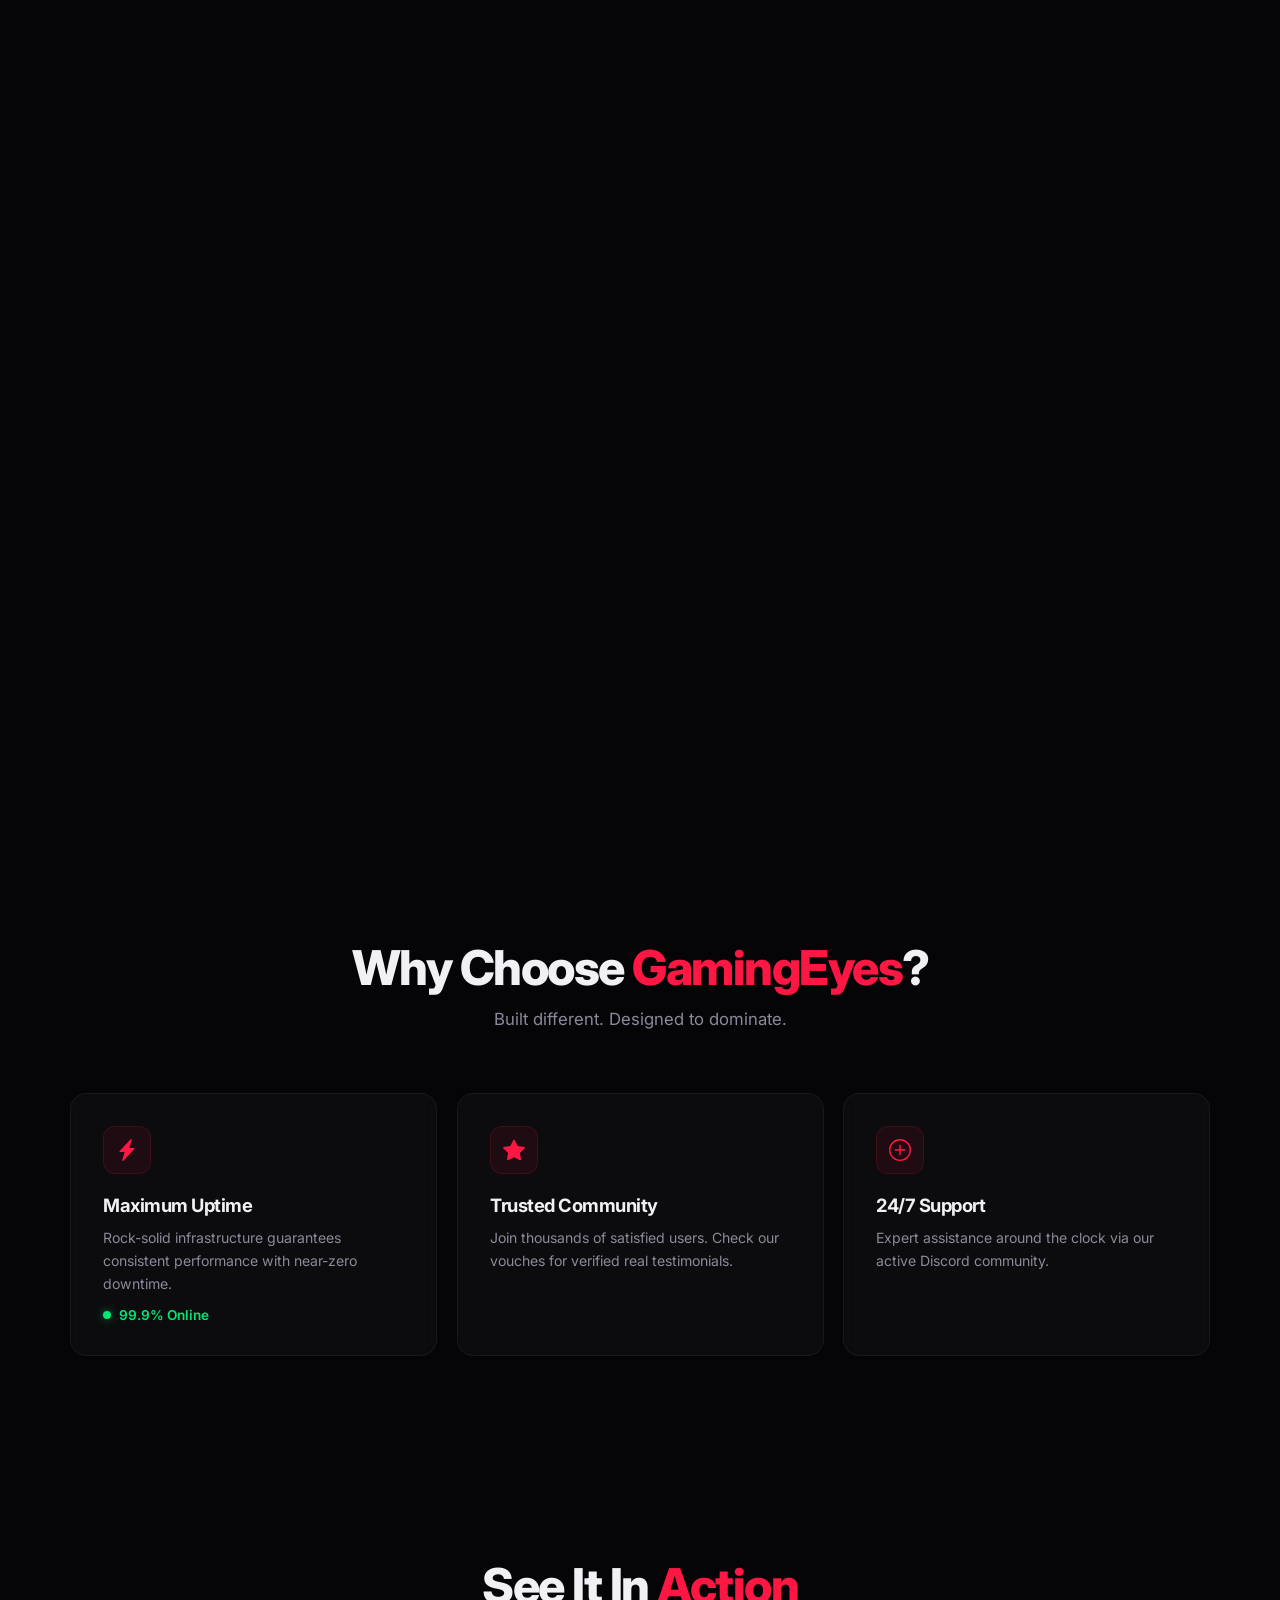
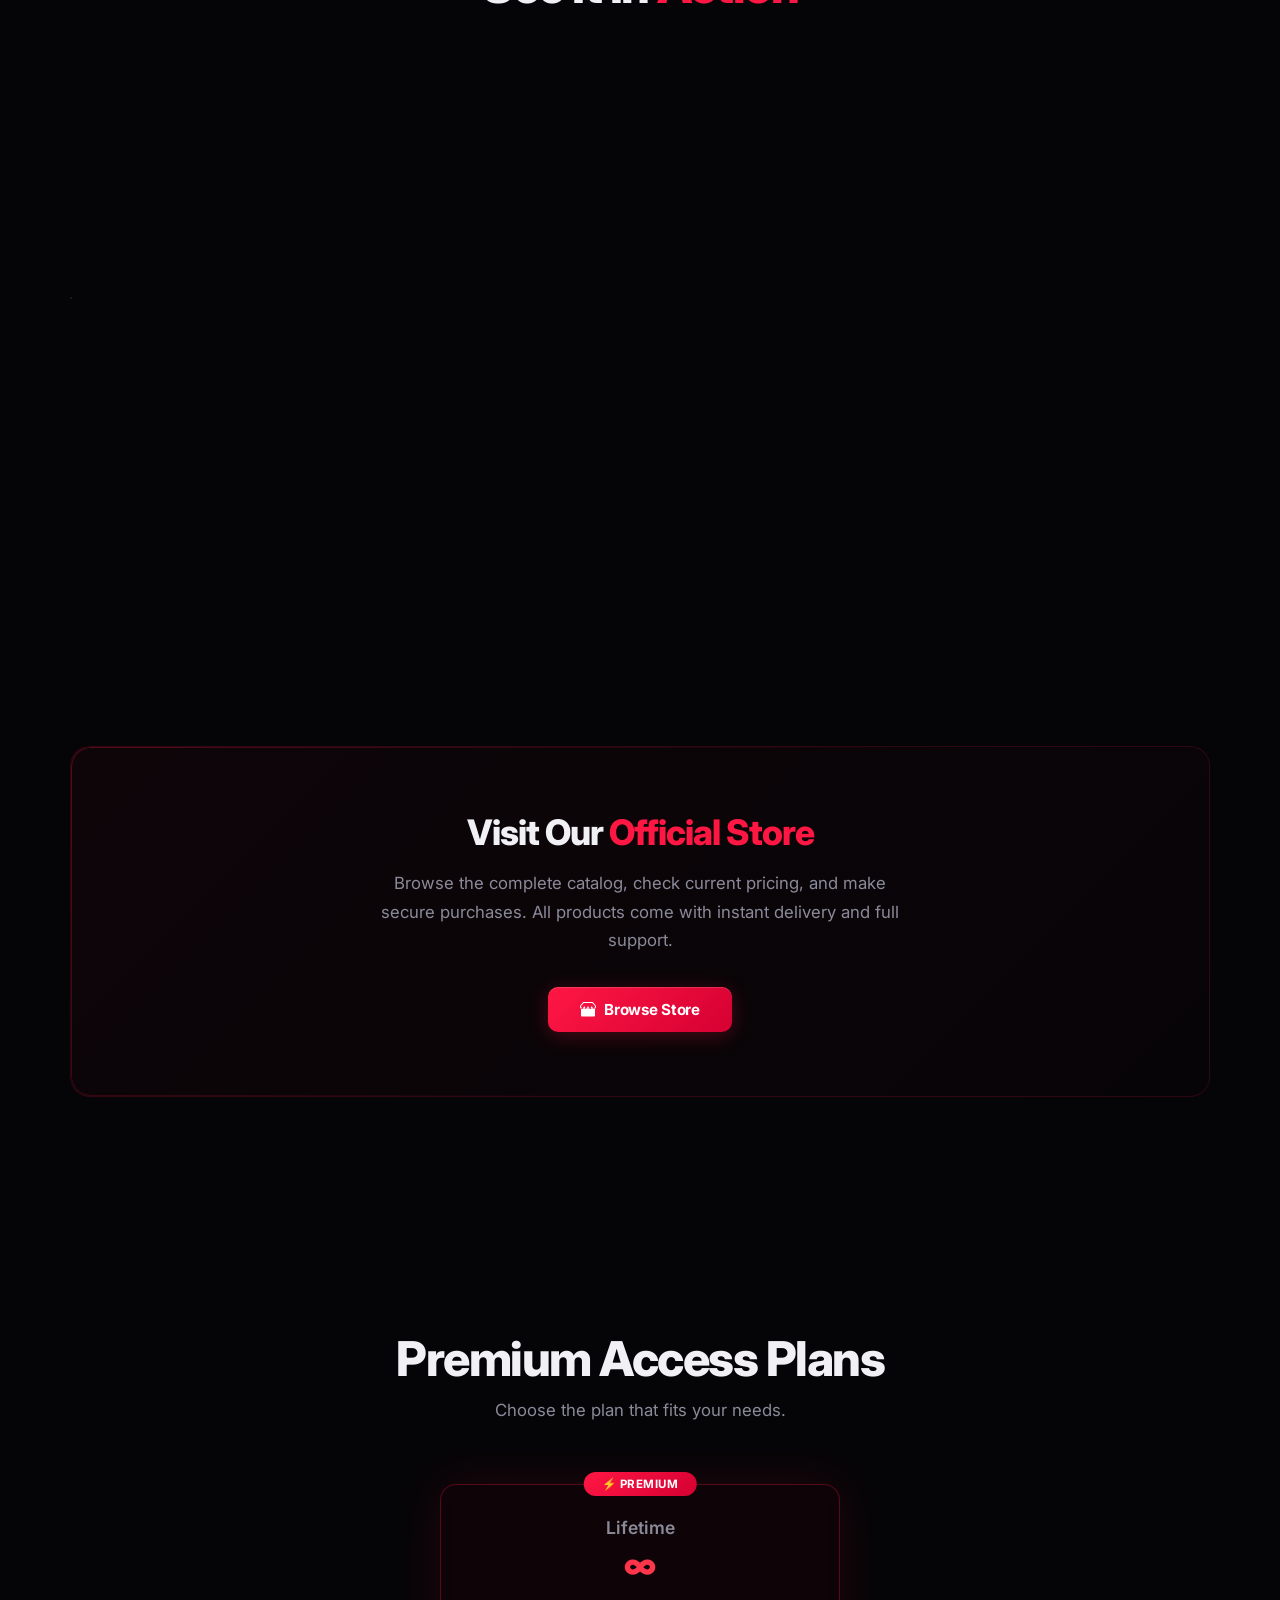
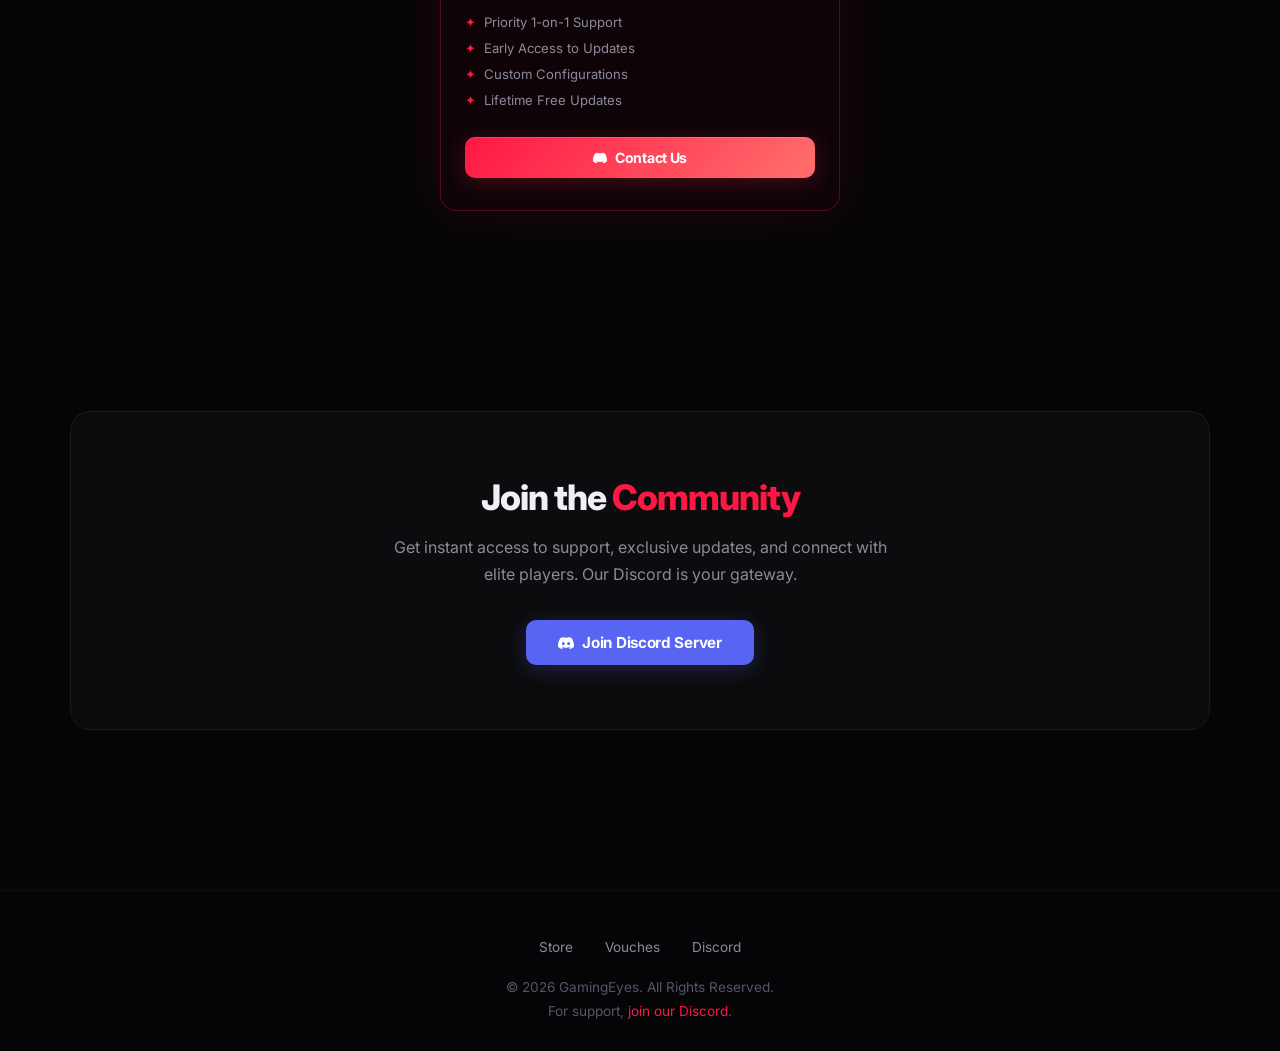
==== index.html @ 8ab980dd "ư" ====
<!DOCTYPE html>
<html lang="en">
<head>
    <meta charset="UTF-8">
    <meta name="viewport" content="width=device-width, initial-scale=1.0">
    <title>GamingEyes - Next Level Gaming</title>
    <meta name="description" content="GamingEyes - Elevate your gameplay to unprecedented levels. Premium gaming tools with 24/7 support.">
    <link rel="preconnect" href="https://fonts.googleapis.com">
    <link rel="preconnect" href="https://fonts.gstatic.com" crossorigin>
    <link href="https://fonts.googleapis.com/css2?family=Inter:wght@400;500;600;700;800;900&family=JetBrains+Mono:wght@400;700&display=swap" rel="stylesheet">

    <script src="https://cdn.jsdelivr.net/npm/gsap@3.12.7/dist/gsap.min.js"></script>
    <script src="https://cdn.jsdelivr.net/npm/gsap@3.12.7/dist/ScrollTrigger.min.js"></script>
    <script src="https://cdn.jsdelivr.net/npm/gsap@3.12.7/dist/ScrollToPlugin.min.js"></script>
    <script src="https://cdn.jsdelivr.net/npm/lenis@1.1.14/dist/lenis.min.js"></script>
    <script src="https://cdn.jsdelivr.net/npm/split-type@0.3.4/umd/index.min.js"></script>

    <style>
        :root {
            --bg-color: #050507;
            --surface-color: rgba(255, 255, 255, 0.03);
            --surface-solid: #0c0c10;
            --border-color: rgba(255, 30, 60, 0.12);
            --primary-red: #FF1744;
            --primary-red-light: #FF5252;
            --glow-red: rgba(255, 23, 68, 0.3);
            --glow-red-soft: rgba(255, 23, 68, 0.12);
            --grid-red: rgba(255, 23, 68, 0.04);
            --text-color: #F0F0F5;
            --text-muted: #8A8A9A;
            --text-dim: #55556A;
            --font-heading: 'Inter', sans-serif;
            --font-body: 'Inter', sans-serif;
            --font-mono: 'JetBrains Mono', monospace;
        }

        * { margin: 0; padding: 0; box-sizing: border-box; }
        html { scroll-behavior: auto; }
        body {
            font-family: var(--font-body);
            background-color: var(--bg-color);
            color: var(--text-color);
            overflow-x: hidden;
            position: relative;
            cursor: none;
            -webkit-font-smoothing: antialiased;
        }
        a, button, .btn, .tab-btn { cursor: none; }

        html.lenis, html.lenis body { height: auto; }
        .lenis.lenis-smooth { scroll-behavior: auto !important; }

        .aurora-background {
            position: fixed; top: 0; left: 0; width: 100%; height: 100%;
            z-index: -4; overflow: hidden;
        }
        .aurora-background::before {
            content: ''; position: absolute; width: 120vmax; height: 120vmax;
            top: 50%; left: 50%;
            background: radial-gradient(circle, var(--glow-red) 0%, transparent 50%);
            border-radius: 50%;
            animation: move-aurora 50s cubic-bezier(0.45, 0, 0.55, 1) infinite alternate;
            opacity: 0.5;
        }
        .aurora-background::after {
            content: ''; position: absolute; width: 80vmax; height: 80vmax;
            top: 20%; right: -20%;
            background: radial-gradient(circle, rgba(180, 0, 30, 0.15) 0%, transparent 55%);
            border-radius: 50%;
            animation: move-aurora-2 60s cubic-bezier(0.45, 0, 0.55, 1) infinite alternate-reverse;
        }
        @keyframes move-aurora {
            0% { transform: translate(-30%, -70%) scale(1.1); }
            50% { transform: translate(-70%, -30%) scale(1); }
            100% { transform: translate(-40%, -80%) scale(1.2); }
        }
        @keyframes move-aurora-2 {
            0% { transform: translate(10%, -20%) scale(1); }
            50% { transform: translate(-20%, 10%) scale(1.15); }
            100% { transform: translate(5%, -30%) scale(0.95); }
        }
        .grid-background {
            position: fixed; top: 0; left: 0; width: 100%; height: 100%;
            z-index: -3;
            background-image:
                linear-gradient(to right, var(--grid-red) 1px, transparent 1px),
                linear-gradient(to bottom, var(--grid-red) 1px, transparent 1px);
            background-size: 60px 60px;
            mask-image: radial-gradient(ellipse 70% 70% at 50% 50%, black 30%, transparent 100%);
            -webkit-mask-image: radial-gradient(ellipse 70% 70% at 50% 50%, black 30%, transparent 100%);
        }
        #background-canvas {
            position: fixed; top: 0; left: 0; width: 100%; height: 100%;
            z-index: -2; pointer-events: none;
        }
        #cursor-canvas {
            position: fixed; top: 0; left: 0; width: 100%; height: 100%;
            z-index: 30000; pointer-events: none;
        }

        .audio-control {
            position: fixed; bottom: 30px; right: 30px; z-index: 10001;
            background: rgba(255, 23, 68, 0.08); border: 1px solid rgba(255, 23, 68, 0.3);
            border-radius: 50%; width: 52px; height: 52px;
            display: flex; align-items: center; justify-content: center;
            backdrop-filter: blur(12px); -webkit-backdrop-filter: blur(12px);
            transition: all 0.3s ease;
        }
        .audio-control:hover {
            transform: scale(1.1);
            box-shadow: 0 0 30px var(--glow-red-soft);
            border-color: var(--primary-red);
        }
        .audio-control svg { width: 20px; height: 20px; fill: var(--primary-red); }

        .container { width: 90%; max-width: 1140px; margin: 0 auto; position: relative; z-index: 2; }
        .animate-on-scroll { will-change: transform, opacity; }
        .section { padding: 100px 0; }
        .section-header { text-align: center; margin-bottom: 4rem; }
        .section-header h2 {
            font-family: var(--font-heading); font-size: clamp(2rem, 4vw, 3rem);
            font-weight: 800; letter-spacing: -1.5px;
        }
        .section-header p { color: var(--text-muted); margin-top: 0.75rem; font-size: 1.05rem; }

        .btn {
            display: inline-flex; align-items: center; gap: 8px;
            padding: 13px 32px; border-radius: 10px; font-weight: 700;
            text-decoration: none; transition: all 0.3s cubic-bezier(0.25, 0.8, 0.25, 1);
            border: none; font-size: 0.95rem; font-family: var(--font-heading);
            letter-spacing: -0.3px;
            position: relative; z-index: 10;
        }
        .btn-primary {
            background: linear-gradient(135deg, var(--primary-red) 0%, #D50032 100%);
            color: #fff;
            box-shadow: 0 4px 20px rgba(255, 23, 68, 0.25), inset 0 1px 0 rgba(255,255,255,0.15);
        }
        .btn-primary:hover {
            transform: translateY(-2px);
            box-shadow: 0 8px 35px rgba(255, 23, 68, 0.4), inset 0 1px 0 rgba(255,255,255,0.15);
        }
        .btn-primary:active { transform: translateY(0); }
        .btn-outline {
            background: transparent;
            border: 1.5px solid rgba(255, 23, 68, 0.4);
            color: var(--text-color);
        }
        .btn-outline:hover {
            border-color: var(--primary-red);
            background: rgba(255, 23, 68, 0.06);
            transform: translateY(-2px);
        }

        .main-header {
            padding: 18px 0; position: sticky; top: 0; width: 100%; z-index: 1001;
            background: rgba(5, 5, 7, 0.6);
            backdrop-filter: blur(20px); -webkit-backdrop-filter: blur(20px);
            border-bottom: 1px solid rgba(255, 255, 255, 0.04);
        }
        .main-header .container { display: flex; justify-content: space-between; align-items: center; }
        .logo {
            font-family: var(--font-heading); font-size: 1.5rem; font-weight: 900;
            text-decoration: none; color: var(--text-color); letter-spacing: -1px;
            position: relative;
        }
        .logo span.accent { color: var(--primary-red); }
        .logo .glitch-overlay {
            position: absolute; top: 0; left: 0;
            text-shadow: -2px 0 var(--primary-red), 2px 0 #FF6B6B;
            clip-path: inset(50% 0 50% 0);
            animation: glitch 4s infinite linear alternate-reverse;
        }
        @keyframes glitch {
            0%, 100% { clip-path: inset(50% 0 50% 0); }
            5% { clip-path: inset(10% 0 85% 0); }
            10% { clip-path: inset(70% 0 10% 0); }
            15% { clip-path: inset(90% 0 5% 0); }
            20% { clip-path: inset(40% 0 40% 0); }
            25% { clip-path: inset(50% 0 50% 0); }
        }
        .main-nav { display: flex; align-items: center; gap: 0.25rem; }
        .main-nav a {
            color: var(--text-muted); text-decoration: none; font-weight: 500;
            transition: color 0.25s; padding: 8px 14px; border-radius: 8px;
            font-size: 0.9rem;
        }
        .main-nav a:hover { color: var(--text-color); }
        .main-nav .btn-primary { margin-left: 0.75rem; padding: 10px 22px; font-size: 0.85rem; }

        .hero { min-height: 85vh; display: flex; align-items: center; text-align: center; position: relative; }
        .hero-content { max-width: 800px; margin: 0 auto; }
        .hero-badge {
            display: inline-flex; align-items: center; gap: 8px;
            padding: 6px 16px; border-radius: 50px; margin-bottom: 2rem;
            background: rgba(255, 23, 68, 0.08);
            border: 1px solid rgba(255, 23, 68, 0.2);
            font-size: 0.8rem; font-weight: 600; color: var(--primary-red-light);
            letter-spacing: 0.5px; text-transform: uppercase;
        }
        .hero-badge .dot { width: 6px; height: 6px; border-radius: 50%; background: var(--primary-red); animation: pulse-dot 2s ease infinite; }
        @keyframes pulse-dot { 0%, 100% { opacity: 1; } 50% { opacity: 0.3; } }
        .hero h1 {
            font-family: var(--font-heading);
            font-size: clamp(2.8rem, 7vw, 5rem);
            font-weight: 900; letter-spacing: -3px; line-height: 1.05;
            margin-bottom: 1.5rem;
        }
        .hero h1 .gradient-text {
            background: linear-gradient(135deg, #FF1744 0%, #FF6B6B 40%, #FF1744 80%);
            -webkit-background-clip: text; background-clip: text;
            -webkit-text-fill-color: transparent;
            background-size: 200% auto;
            animation: gradient-shift 4s ease infinite;
        }
        @keyframes gradient-shift {
            0%, 100% { background-position: 0% center; }
            50% { background-position: 100% center; }
        }
        .hero p {
            font-size: 1.15rem; color: var(--text-muted);
            margin: 0 auto 2.5rem auto; max-width: 550px; line-height: 1.7;
        }
        .hero-actions { display: flex; justify-content: center; gap: 1rem; flex-wrap: wrap; }

        .features-grid {
            display: grid; grid-template-columns: repeat(3, 1fr); gap: 1.25rem;
            perspective: 1200px;
        }
        .feature-card {
            background: var(--surface-color);
            border: 1px solid rgba(255, 255, 255, 0.05);
            padding: 2rem; border-radius: 16px; text-align: left;
            backdrop-filter: blur(8px); -webkit-backdrop-filter: blur(8px);
            transition: border-color 0.35s ease, box-shadow 0.35s ease;
            position: relative; overflow: hidden;
            transform-style: preserve-3d; will-change: transform;
        }
        .feature-card::before {
            content: ''; position: absolute; top: 0; left: 0; right: 0; height: 1px;
            background: linear-gradient(90deg, transparent, rgba(255, 23, 68, 0.3), transparent);
            opacity: 0; transition: opacity 0.35s ease;
        }
        .feature-card:hover {
            border-color: rgba(255, 23, 68, 0.15);
            box-shadow: 0 20px 60px rgba(0, 0, 0, 0.4), 0 0 40px var(--glow-red-soft);
        }
        .feature-card:hover::before { opacity: 1; }
        .feature-icon {
            width: 48px; height: 48px; border-radius: 12px; margin-bottom: 1.25rem;
            display: flex; align-items: center; justify-content: center;
            background: rgba(255, 23, 68, 0.08); border: 1px solid rgba(255, 23, 68, 0.15);
        }
        .feature-icon svg { color: var(--primary-red); width: 22px; height: 22px; }
        .feature-card h3 { font-family: var(--font-heading); font-size: 1.15rem; margin-bottom: 0.6rem; font-weight: 700; letter-spacing: -0.5px; }
        .feature-card p { color: var(--text-muted); font-size: 0.88rem; line-height: 1.65; }
        .status-indicator { display: flex; align-items: center; font-weight: 600; font-size: 0.85rem; margin-top: 0.75rem; }
        .status-indicator .dot { width: 8px; height: 8px; border-radius: 50%; margin-right: 8px; }
        .status-indicator .online { color: #00E676; }
        .status-indicator .dot.online { background-color: #00E676; box-shadow: 0 0 8px rgba(0, 230, 118, 0.5); }

        .showcase-slider {
            position: relative;
            max-width: 1300px;
            margin: 0 auto;
            height: clamp(280px, 34vw, 480px);
        }
        .showcase-slide {
            position: absolute;
            top: 50%;
            border-radius: 16px;
            overflow: hidden;
            background: rgba(10, 10, 15, 0.95);
            border: 1px solid rgba(255, 255, 255, 0.06);
            will-change: transform, left, width;
            cursor: pointer;
        }
        .showcase-slide .slide-media {
            position: relative;
            width: 100%;
            padding-bottom: 56.25%;
            background: #0a0a0f;
            overflow: hidden;
        }
        .showcase-slide .slide-media iframe,
        .showcase-slide .slide-media img {
            position: absolute;
            top: 0; left: 0;
            width: 100%; height: 100%;
            object-fit: cover;
            border: none;
            display: block;
        }
        .showcase-slide .slide-play {
            position: absolute;
            top: 0; left: 0; right: 0; bottom: 0;
            display: flex; align-items: center; justify-content: center;
            background: rgba(0, 0, 0, 0.45);
            z-index: 2;
            transition: opacity 0.4s ease;
        }
        .showcase-slide .slide-play-btn {
            width: 50px; height: 50px;
            border-radius: 50%;
            background: rgba(255, 23, 68, 0.85);
            display: flex; align-items: center; justify-content: center;
            box-shadow: 0 4px 25px rgba(255, 23, 68, 0.4);
            transition: transform 0.3s ease;
        }
        .showcase-slide:hover .slide-play-btn { transform: scale(1.15); }
        .showcase-slide .slide-play-btn svg {
            width: 20px; height: 20px;
            fill: #fff;
            margin-left: 3px;
        }

        .slide-fullscreen {
            position: absolute;
            bottom: 10px; right: 10px;
            z-index: 10;
            width: 36px; height: 36px;
            border-radius: 8px;
            border: 1px solid rgba(255, 255, 255, 0.15);
            background: rgba(0, 0, 0, 0.6);
            backdrop-filter: blur(8px);
            display: flex; align-items: center; justify-content: center;
            cursor: pointer;
            opacity: 0;
            transition: opacity 0.3s ease, background 0.3s ease, transform 0.2s ease;
        }
        .showcase-slide:hover .slide-fullscreen { opacity: 1; }
        .slide-fullscreen:hover {
            background: rgba(255, 23, 68, 0.7);
            transform: scale(1.12);
            border-color: rgba(255, 23, 68, 0.5);
        }
        .slide-fullscreen svg {
            width: 16px; height: 16px;
            fill: none;
            stroke: #fff;
            stroke-width: 2;
            stroke-linecap: round;
            stroke-linejoin: round;
        }

        @media (max-width: 768px) {
            .showcase-slider {
                height: auto;
                display: flex;
                flex-direction: column;
                gap: 16px;
            }
            .showcase-slide {
                position: relative !important;
                top: auto !important;
                left: auto !important;
                width: 100% !important;
                transform: none !important;
                opacity: 1 !important;
                max-width: 600px;
                margin: 0 auto;
            }
        }

        .store-cta {
            text-align: center; padding: 4rem; position: relative; overflow: hidden;
            background: linear-gradient(135deg, rgba(255, 23, 68, 0.04) 0%, rgba(255, 23, 68, 0.01) 100%);
            border-radius: 20px;
            border: 1px solid rgba(255, 23, 68, 0.15);
            margin: 2rem 0;
        }
        .store-cta::before {
            content: ''; position: absolute; inset: 0; border-radius: 20px;
            padding: 1px;
            background: linear-gradient(135deg, rgba(255, 23, 68, 0.3), transparent 60%);
            -webkit-mask: linear-gradient(#fff 0 0) content-box, linear-gradient(#fff 0 0);
            mask: linear-gradient(#fff 0 0) content-box, linear-gradient(#fff 0 0);
            -webkit-mask-composite: xor; mask-composite: exclude;
        }
        .store-cta h2 {
            font-family: var(--font-heading); font-size: 2.2rem;
            margin-bottom: 1rem; font-weight: 800; letter-spacing: -1px;
        }
        .store-cta h2 span { color: var(--primary-red); }
        .store-cta p { color: var(--text-muted); max-width: 550px; margin: 0 auto 2rem auto; font-size: 1.05rem; line-height: 1.7; }

        .pricing-grid { display: grid; grid-template-columns: 1fr; gap: 1.25rem; max-width: 400px; margin: 0 auto; }
        .price-card {
            background: var(--surface-color);
            border: 1px solid rgba(255, 255, 255, 0.05);
            padding: 2rem 1.5rem; border-radius: 16px; text-align: center;
            transition: border-color 0.35s ease, box-shadow 0.35s ease;
            position: relative;
            backdrop-filter: blur(8px); -webkit-backdrop-filter: blur(8px);
        }
        .price-card:hover {
            border-color: rgba(255, 23, 68, 0.2);
            box-shadow: 0 20px 60px rgba(0, 0, 0, 0.4);
        }
        .price-card.highlight {
            border-color: rgba(255, 23, 68, 0.3);
            background: rgba(255, 23, 68, 0.04);
            box-shadow: 0 0 50px var(--glow-red-soft);
        }
        .best-value-tag {
            position: absolute; top: -13px; left: 50%; transform: translateX(-50%);
            background: linear-gradient(135deg, var(--primary-red), #D50032);
            color: #fff; padding: 5px 18px; border-radius: 20px;
            font-size: 0.72rem; font-weight: 700; letter-spacing: 0.5px;
            text-transform: uppercase;
        }
        .price-card .duration {
            font-family: var(--font-heading); font-size: 1.1rem; font-weight: 600;
            margin-bottom: 0.5rem; color: var(--text-muted);
        }
        .price-card .price {
            font-family: var(--font-heading); font-size: 2.5rem; font-weight: 900;
            letter-spacing: -1px; margin-bottom: 1.5rem;
            background: linear-gradient(135deg, var(--primary-red), var(--primary-red-light));
            -webkit-background-clip: text; background-clip: text;
            -webkit-text-fill-color: transparent;
        }
        .price-card .btn { width: 100%; justify-content: center; padding: 12px 20px; font-size: 0.88rem; }

        .community-cta {
            text-align: center; padding: 4rem;
            background: var(--surface-color);
            border-radius: 20px;
            border: 1px solid rgba(255, 255, 255, 0.05);
            backdrop-filter: blur(8px); -webkit-backdrop-filter: blur(8px);
        }
        .community-cta h2 { font-family: var(--font-heading); font-size: 2.2rem; margin-bottom: 1rem; font-weight: 800; letter-spacing: -1px; }
        .community-cta p { color: var(--text-muted); max-width: 500px; margin: 0 auto 2rem auto; line-height: 1.7; }
        .discord-btn {
            background: #5865F2; color: #fff;
            box-shadow: 0 4px 20px rgba(88, 101, 242, 0.25);
        }
        .discord-btn:hover {
            background: #4752C4;
            box-shadow: 0 8px 35px rgba(88, 101, 242, 0.4);
            transform: translateY(-2px);
        }

        .main-footer {
            padding: 3rem 0 2rem 0; text-align: center;
            border-top: 1px solid rgba(255, 255, 255, 0.04); margin-top: 60px;
        }
        .main-footer p { color: var(--text-dim); font-size: 0.85rem; }
        .main-footer a { color: var(--primary-red); text-decoration: none; transition: color 0.2s; }
        .main-footer a:hover { color: var(--primary-red-light); }
        .footer-links { display: flex; justify-content: center; gap: 2rem; margin-bottom: 1.5rem; }
        .footer-links a { color: var(--text-muted); font-size: 0.85rem; }

        .scroll-progress {
            position: fixed;
            top: 0; left: 0;
            width: 0%;
            height: 3px;
            background: linear-gradient(90deg, var(--primary-red), #FF6B6B, var(--primary-red));
            background-size: 200% 100%;
            animation: progress-glow 3s ease infinite;
            z-index: 10002;
            box-shadow: 0 0 15px var(--glow-red), 0 0 5px var(--primary-red);
            pointer-events: none;
        }
        @keyframes progress-glow {
            0%, 100% { background-position: 0% 50%; }
            50% { background-position: 100% 50%; }
        }

        .entrance-overlay {
            position: fixed;
            inset: 0;
            background: var(--bg-color);
            z-index: 99999;
            display: flex;
            align-items: center;
            justify-content: center;
            flex-direction: column;
            clip-path: inset(0 0 0 0);
        }
        .entrance-logo {
            font-family: var(--font-heading);
            font-size: clamp(2.2rem, 5vw, 3.5rem);
            font-weight: 900;
            color: var(--text-color);
            letter-spacing: -2px;
            opacity: 0;
            will-change: transform, opacity, filter;
        }
        .entrance-logo .accent { color: var(--primary-red); }
        .entrance-scanline {
            position: absolute;
            width: 100%;
            height: 2px;
            background: linear-gradient(90deg, transparent, var(--primary-red), transparent);
            opacity: 0;
            top: 50%;
            box-shadow: 0 0 20px var(--glow-red), 0 0 60px var(--glow-red);
        }

        .word { display: inline-block !important; will-change: transform, opacity; }
        .char { display: inline-block !important; will-change: transform, opacity; }

        @media (max-width: 900px) {
            .features-grid { grid-template-columns: 1fr 1fr; }
            .pricing-grid { grid-template-columns: 1fr 1fr; }
        }
        @media (max-width: 640px) {
            body { cursor: auto; }
            a, button, .btn { cursor: auto; }
            #cursor-canvas { display: none; }
            .features-grid { grid-template-columns: 1fr; }
            .pricing-grid { grid-template-columns: 1fr; }
            .main-nav { display: none; }
            .section { padding: 60px 0; }
            .hero { min-height: 70vh; }
            .hero h1 { letter-spacing: -2px; }
            .store-cta, .community-cta { padding: 2.5rem 1.5rem; }
            .hero-actions { flex-direction: column; align-items: center; }
        }

        @media (prefers-reduced-motion: reduce) {
            .entrance-overlay { display: none !important; }
            .scroll-progress { display: none !important; }
        }
    </style>
</head>
<body>

    <div class="entrance-overlay" id="entranceOverlay">
        <div class="entrance-logo">Gaming<span class="accent">Eyes</span></div>
        <div class="entrance-scanline"></div>
    </div>

    <script>
        window.__overlayTimeout = setTimeout(function() {
            var ov = document.getElementById('entranceOverlay');
            if (ov) ov.style.display = 'none';
            document.querySelectorAll('.animate-on-scroll, .feature-card, .showcase-slide, .store-cta, .price-card, .community-cta, .main-header, .main-footer, .hero-badge, .hero h1, .hero p, .hero-actions .btn').forEach(function(el) {
                el.style.opacity = '1';
                el.style.transform = 'none';
            });
        }, 5000);
    </script>

    <div class="scroll-progress" id="scrollProgress"></div>

    <div class="aurora-background"></div>
    <div class="grid-background"></div>
    <canvas id="background-canvas"></canvas>
    <canvas id="cursor-canvas"></canvas>

    <button class="audio-control" id="audioToggle" aria-label="Toggle Music">
        <svg id="playIcon" xmlns="http://www.w3.org/2000/svg" viewBox="0 0 24 24">
            <path d="M8 5v14l11-7z"/>
        </svg>
        <svg id="pauseIcon" style="display:none;" xmlns="http://www.w3.org/2000/svg" viewBox="0 0 24 24">
            <path d="M6 4h4v16H6V4zm8 0h4v16h-4V4z"/>
        </svg>
    </button>

    <audio id="bgMusic" loop>
        <source src="./music.mp3" type="audio/mp3">
    </audio>

    <header class="main-header">
        <div class="container">
            <a href="/" class="logo">
                Gaming<span class="accent">Eyes</span>
                <span class="glitch-overlay">Gaming<span class="accent">Eyes</span></span>
            </a>
            <nav class="main-nav">
                <a href="#features">Features</a>
                <a href="#showcase">Showcase</a>
                <a href="#store">Store</a>
                <a href="/vouches">Vouches</a>
                <a href="https://discord.gg/kQhQfGWGsM" target="_blank" class="btn btn-primary">
                    <svg xmlns="http://www.w3.org/2000/svg" width="16" height="16" fill="currentColor" viewBox="0 0 16 16"><path d="M13.545 2.907a13.2 13.2 0 0 0-3.257-1.011.05.05 0 0 0-.052.025c-.141.25-.297.577-.406.833a12.2 12.2 0 0 0-3.658 0 8 8 0 0 0-.412-.833.05.05 0 0 0-.052-.025c-1.125.194-2.22.534-3.257 1.011a.04.04 0 0 0-.021.018C.356 6.024-.213 9.047.066 12.032q.003.022.021.037a13.3 13.3 0 0 0 3.995 2.02.05.05 0 0 0 .056-.019q.463-.63.818-1.329a.05.05 0 0 0-.01-.059.05.05 0 0 0-.018-.011 8.8 8.8 0 0 1-1.248-.595.05.05 0 0 1-.02-.066.05.05 0 0 1 .015-.019c.084-.063.168-.129.248-.195a.05.05 0 0 1 .051-.007c2.619 1.196 5.454 1.196 8.041 0a.05.05 0 0 1 .053.007c.08.066.164.132.248.195a.05.05 0 0 1-.004.085 8.3 8.3 0 0 1-1.249.594.05.05 0 0 0-.03.03.05.05 0 0 0 .003.041c.24.465.515.909.817 1.329a.05.05 0 0 0 .056.019 13.2 13.2 0 0 0 4.001-2.02.05.05 0 0 0 .021-.037c.334-3.451-.559-6.449-2.366-9.106a.03.03 0 0 0-.02-.019m-8.198 7.307c-.789 0-1.438-.724-1.438-1.612s.637-1.613 1.438-1.613c.807 0 1.45.73 1.438 1.613 0 .888-.637 1.612-1.438 1.612m5.316 0c-.788 0-1.438-.724-1.438-1.612s.637-1.613 1.438-1.613c.807 0 1.451.73 1.438 1.613 0 .888-.631 1.612-1.438 1.612"/></svg>
                    Join Discord
                </a>
            </nav>
        </div>
    </header>

    <main>
        <div class="container">
            <section class="hero section">
                <div class="hero-content animate-on-scroll">
                    <div class="hero-badge"><span class="dot"></span> Premium Gaming Tools</div>
                    <h1>Master the Game.<br><span class="gradient-text">Dominate Everything.</span></h1>
                    <p>Welcome to GamingEyes — where precision meets power. Elevate your gameplay to levels your opponents can't reach.</p>
                    <div class="hero-actions">
                        <a href="https://store.gamingeyes.cc" target="_blank" class="btn btn-primary">
                            <svg xmlns="http://www.w3.org/2000/svg" width="16" height="16" fill="currentColor" viewBox="0 0 16 16"><path d="M0 1.5A.5.5 0 0 1 .5 1H2a.5.5 0 0 1 .485.379L2.89 3H14.5a.5.5 0 0 1 .491.592l-1.5 8A.5.5 0 0 1 13 12H4a.5.5 0 0 1-.491-.408L2.01 3.607 1.61 2H.5a.5.5 0 0 1-.5-.5M3.102 4l1.313 7h8.17l1.313-7zM5 12a2 2 0 1 0 0 4 2 2 0 0 0 0-4m7 0a2 2 0 1 0 0 4 2 2 0 0 0 0-4m-7 1a1 1 0 1 1 0 2 1 1 0 0 1 0-2m7 0a1 1 0 1 1 0 2 1 1 0 0 1 0-2"/></svg>
                            Get Access Now
                        </a>
                        <a href="https://discord.gg/kQhQfGWGsM" target="_blank" class="btn btn-outline">
                            Learn More
                        </a>
                    </div>
                </div>
            </section>

            <section id="features" class="section">
                <div class="section-header animate-on-scroll">
                    <h2>Why Choose <span style="color: var(--primary-red)">GamingEyes</span>?</h2>
                    <p>Built different. Designed to dominate.</p>
                </div>
                <div class="features-grid">
                    <div class="feature-card animate-on-scroll">
                        <div class="feature-icon">
                            <svg xmlns="http://www.w3.org/2000/svg" fill="currentColor" viewBox="0 0 16 16"><path d="M11.251.068a.5.5 0 0 1 .227.58L9.677 6.5H13a.5.5 0 0 1 .364.843l-8 8.5a.5.5 0 0 1-.842-.49L6.323 9.5H3a.5.5 0 0 1-.364-.843l8-8.5a.5.5 0 0 1 .615-.032z"/></svg>
                        </div>
                        <h3>Maximum Uptime</h3>
                        <p>Rock-solid infrastructure guarantees consistent performance with near-zero downtime.</p>
                        <div class="status-indicator">
                            <span class="dot online"></span>
                            <span class="online">99.9% Online</span>
                        </div>
                    </div>
                    <div class="feature-card animate-on-scroll">
                        <div class="feature-icon">
                            <svg xmlns="http://www.w3.org/2000/svg" fill="currentColor" viewBox="0 0 16 16"><path d="M3.612 15.443c-.386.198-.824-.149-.746-.592l.83-4.73L.173 6.765c-.329-.314-.158-.888.283-.95l4.898-.696L7.538.792c.197-.39.73-.39.927 0l2.184 4.327 4.898.696c.441.062.612.636.282.95l-3.522 3.356.83 4.73c.078.443-.36.79-.746.592L8 13.187l-4.389 2.256z"/></svg>
                        </div>
                        <h3>Trusted Community</h3>
                        <p>Join thousands of satisfied users. Check our vouches for verified real testimonials.</p>
                    </div>
                    <div class="feature-card animate-on-scroll">
                        <div class="feature-icon">
                            <svg xmlns="http://www.w3.org/2000/svg" fill="currentColor" viewBox="0 0 16 16"><path d="M8 15A7 7 0 1 1 8 1a7 7 0 0 1 0 14m0 1A8 8 0 1 0 8 0a8 8 0 0 0 0 16"/><path d="M8 4a.5.5 0 0 1 .5.5v3h3a.5.5 0 0 1 0 1h-3v3a.5.5 0 0 1-1 0v-3h-3a.5.5 0 0 1 0-1h3v-3A.5.5 0 0 1 8 4"/></svg>
                        </div>
                        <h3>24/7 Support</h3>
                        <p>Expert assistance around the clock via our active Discord community.</p>
                    </div>
                </div>
            </section>

            <section id="showcase" class="section">
                <div class="section-header animate-on-scroll">
                    <h2>See It In <span style="color: var(--primary-red)">Action</span></h2>
                </div>
                <div class="showcase-slider animate-on-scroll" id="showcaseSlider">
                    <div class="showcase-slide" data-slide="0" data-type="youtube" data-vid="Txqt7rMLLjk">
                        <div class="slide-media">
                            <img src="https://img.youtube.com/vi/Txqt7rMLLjk/hqdefault.jpg" alt="Gameplay Showcase">
                            <div class="slide-play">
                                <div class="slide-play-btn"><svg viewBox="0 0 24 24"><path d="M8 5v14l11-7z"/></svg></div>
                            </div>
                            <button class="slide-fullscreen" title="Fullscreen"><svg viewBox="0 0 24 24"><polyline points="15 3 21 3 21 9"/><polyline points="9 21 3 21 3 15"/><line x1="21" y1="3" x2="14" y2="10"/><line x1="3" y1="21" x2="10" y2="14"/></svg></button>
                        </div>
                    </div>
                    <div class="showcase-slide" data-slide="1" data-type="streamable" data-vid="4uwent">
                        <div class="slide-media">
                            <iframe allow="fullscreen" allowfullscreen src="https://streamable.com/e/4uwent?autoplay=0"></iframe>
                            <button class="slide-fullscreen" title="Fullscreen"><svg viewBox="0 0 24 24"><polyline points="15 3 21 3 21 9"/><polyline points="9 21 3 21 3 15"/><line x1="21" y1="3" x2="14" y2="10"/><line x1="3" y1="21" x2="10" y2="14"/></svg></button>
                        </div>
                    </div>
                    <div class="showcase-slide" data-slide="2" data-type="youtube" data-vid="h_6STFMO2rs">
                        <div class="slide-media">
                            <img src="https://img.youtube.com/vi/h_6STFMO2rs/hqdefault.jpg" alt="Ace Gameplay">
                            <div class="slide-play">
                                <div class="slide-play-btn"><svg viewBox="0 0 24 24"><path d="M8 5v14l11-7z"/></svg></div>
                            </div>
                            <button class="slide-fullscreen" title="Fullscreen"><svg viewBox="0 0 24 24"><polyline points="15 3 21 3 21 9"/><polyline points="9 21 3 21 3 15"/><line x1="21" y1="3" x2="14" y2="10"/><line x1="3" y1="21" x2="10" y2="14"/></svg></button>
                        </div>
                    </div>
                </div>
            </section>

            <section id="store" class="section">
                <div class="store-cta animate-on-scroll">
                    <h2>Visit Our <span>Official Store</span></h2>
                    <p>Browse the complete catalog, check current pricing, and make secure purchases. All products come with instant delivery and full support.</p>
                    <a href="https://store.gamingeyes.cc" target="_blank" class="btn btn-primary">
                        <svg xmlns="http://www.w3.org/2000/svg" width="16" height="16" fill="currentColor" viewBox="0 0 16 16"><path d="M2.97 1.35A1 1 0 0 1 3.73 1h8.54a1 1 0 0 1 .76.35l2.609 3.044A1.5 1.5 0 0 1 16 5.37v.255a2.375 2.375 0 0 1-4.25 1.458A2.37 2.37 0 0 1 9.875 8 2.37 2.37 0 0 1 8 7.083 2.37 2.37 0 0 1 6.125 8a2.37 2.37 0 0 1-1.875-.917A2.375 2.375 0 0 1 0 5.625V5.37a1.5 1.5 0 0 1 .361-.976zm1.78 4.275a1.375 1.375 0 0 0 2.75 0 .5.5 0 0 1 1 0 1.375 1.375 0 0 0 2.75 0 .5.5 0 0 1 1 0 1.375 1.375 0 1 0 2.75 0V5.37a.5.5 0 0 0-.12-.325L12.27 2H3.73L1.12 5.045A.5.5 0 0 0 1 5.37v.255a1.375 1.375 0 0 0 2.75 0 .5.5 0 0 1 1 0M1 7.5v7a1 1 0 0 0 1 1h12a1 1 0 0 0 1-1v-7a2.4 2.4 0 0 1-.875-.556A2.4 2.4 0 0 1 12.5 7.5c-.708 0-1.363-.31-1.875-.917A2.4 2.4 0 0 1 8 7.5a2.4 2.4 0 0 1-2.625-.556A2.4 2.4 0 0 1 3.5 7.5c-.708 0-1.363-.31-1.875-.917A2.4 2.4 0 0 1 1 7.5"/></svg>
                        Browse Store
                    </a>
                </div>
            </section>

            <section id="pricing" class="section">
                <div class="section-header animate-on-scroll">
                    <h2>Premium Access Plans</h2>
                    <p>Choose the plan that fits your needs.</p>
                </div>
                <div class="pricing-grid">
                    <div class="price-card highlight animate-on-scroll">
                        <div class="best-value-tag">⚡ Premium</div>
                        <div class="duration">Lifetime</div>
                        <div class="price" style="font-size: 2rem; letter-spacing: 0;">∞</div>
                        <ul style="list-style: none; text-align: left; margin-bottom: 1.5rem; padding: 0;">
                            <li style="color: var(--text-muted); font-size: 0.82rem; padding: 5px 0; display: flex; align-items: center; gap: 8px;">
                                <span style="color: var(--primary-red);">✦</span> Priority 1-on-1 Support
                            </li>
                            <li style="color: var(--text-muted); font-size: 0.82rem; padding: 5px 0; display: flex; align-items: center; gap: 8px;">
                                <span style="color: var(--primary-red);">✦</span> Early Access to Updates
                            </li>
                            <li style="color: var(--text-muted); font-size: 0.82rem; padding: 5px 0; display: flex; align-items: center; gap: 8px;">
                                <span style="color: var(--primary-red);">✦</span> Custom Configurations
                            </li>
                            <li style="color: var(--text-muted); font-size: 0.82rem; padding: 5px 0; display: flex; align-items: center; gap: 8px;">
                                <span style="color: var(--primary-red);">✦</span> Lifetime Free Updates
                            </li>
                        </ul>
                        <a href="https://discord.gg/kQhQfGWGsM" target="_blank" class="btn btn-primary" style="background: linear-gradient(135deg, #FF1744 0%, #FF6B6B 50%, #FF1744 100%); background-size: 200% auto; animation: gradient-shift 3s ease infinite;">
                            <svg xmlns="http://www.w3.org/2000/svg" width="14" height="14" fill="currentColor" viewBox="0 0 16 16"><path d="M13.545 2.907a13.2 13.2 0 0 0-3.257-1.011.05.05 0 0 0-.052.025c-.141.25-.297.577-.406.833a12.2 12.2 0 0 0-3.658 0 8 8 0 0 0-.412-.833.05.05 0 0 0-.052-.025c-1.125.194-2.22.534-3.257 1.011a.04.04 0 0 0-.021.018C.356 6.024-.213 9.047.066 12.032q.003.022.021.037a13.3 13.3 0 0 0 3.995 2.02.05.05 0 0 0 .056-.019q.463-.63.818-1.329a.05.05 0 0 0-.01-.059.05.05 0 0 0-.018-.011 8.8 8.8 0 0 1-1.248-.595.05.05 0 0 1-.02-.066.05.05 0 0 1 .015-.019c.084-.063.168-.129.248-.195a.05.05 0 0 1 .051-.007c2.619 1.196 5.454 1.196 8.041 0a.05.05 0 0 1 .053.007c.08.066.164.132.248.195a.05.05 0 0 1-.004.085 8.3 8.3 0 0 1-1.249.594.05.05 0 0 0-.03.03.05.05 0 0 0 .003.041c.24.465.515.909.817 1.329a.05.05 0 0 0 .056.019 13.2 13.2 0 0 0 4.001-2.02.05.05 0 0 0 .021-.037c.334-3.451-.559-6.449-2.366-9.106a.03.03 0 0 0-.02-.019"/></svg>
                            Contact Us
                        </a>
                    </div>
                </div>
            </section>

            <section class="section">
                <div class="community-cta animate-on-scroll">
                    <h2>Join the <span style="color: var(--primary-red)">Community</span></h2>
                    <p>Get instant access to support, exclusive updates, and connect with elite players. Our Discord is your gateway.</p>
                    <a href="https://discord.gg/kQhQfGWGsM" target="_blank" class="btn discord-btn">
                        <svg xmlns="http://www.w3.org/2000/svg" width="16" height="16" fill="currentColor" viewBox="0 0 16 16"><path d="M13.545 2.907a13.2 13.2 0 0 0-3.257-1.011.05.05 0 0 0-.052.025c-.141.25-.297.577-.406.833a12.2 12.2 0 0 0-3.658 0 8 8 0 0 0-.412-.833.05.05 0 0 0-.052-.025c-1.125.194-2.22.534-3.257 1.011a.04.04 0 0 0-.021.018C.356 6.024-.213 9.047.066 12.032q.003.022.021.037a13.3 13.3 0 0 0 3.995 2.02.05.05 0 0 0 .056-.019q.463-.63.818-1.329a.05.05 0 0 0-.01-.059.05.05 0 0 0-.018-.011 8.8 8.8 0 0 1-1.248-.595.05.05 0 0 1-.02-.066.05.05 0 0 1 .015-.019c.084-.063.168-.129.248-.195a.05.05 0 0 1 .051-.007c2.619 1.196 5.454 1.196 8.041 0a.05.05 0 0 1 .053.007c.08.066.164.132.248.195a.05.05 0 0 1-.004.085 8.3 8.3 0 0 1-1.249.594.05.05 0 0 0-.03.03.05.05 0 0 0 .003.041c.24.465.515.909.817 1.329a.05.05 0 0 0 .056.019 13.2 13.2 0 0 0 4.001-2.02.05.05 0 0 0 .021-.037c.334-3.451-.559-6.449-2.366-9.106a.03.03 0 0 0-.02-.019m-8.198 7.307c-.789 0-1.438-.724-1.438-1.612s.637-1.613 1.438-1.613c.807 0 1.45.73 1.438 1.613 0 .888-.637 1.612-1.438 1.612m5.316 0c-.788 0-1.438-.724-1.438-1.612s.637-1.613 1.438-1.613c.807 0 1.451.73 1.438 1.613 0 .888-.631 1.612-1.438 1.612"/></svg>
                        Join Discord Server
                    </a>
                </div>
            </section>
        </div>
    </main>

    <footer class="main-footer">
        <div class="container">
            <div class="footer-links">
                <a href="https://store.gamingeyes.cc" target="_blank">Store</a>
                <a href="/vouches">Vouches</a>
                <a href="https://discord.gg/kQhQfGWGsM" target="_blank">Discord</a>
            </div>
            <p>&copy; 2026 GamingEyes. All Rights Reserved.</p>
            <p style="margin-top: 0.5rem;">For support, <a href="https://discord.gg/kQhQfGWGsM" target="_blank">join our Discord</a>.</p>
        </div>
    </footer>

    <script>
        if (window.location.protocol !== 'file:' && window.location.pathname.endsWith('/index.html')) {
            window.location.replace(window.location.pathname.replace('/index.html', '/') + window.location.hash);
        }

        document.addEventListener('DOMContentLoaded', () => {

            if (window.__overlayTimeout) clearTimeout(window.__overlayTimeout);

            gsap.registerPlugin(ScrollTrigger, ScrollToPlugin);

            const prefersReducedMotion = window.matchMedia('(prefers-reduced-motion: reduce)').matches;
            const isMobile = window.innerWidth <= 768;

            const lenis = new Lenis({
                duration: 1.2,
                easing: (t) => Math.min(1, 1.001 - Math.pow(2, -10 * t)),
                smoothWheel: true,
                wheelMultiplier: 1,
                touchMultiplier: 2,
            });

            lenis.on('scroll', ScrollTrigger.update);
            gsap.ticker.add((time) => lenis.raf(time * 1000));
            gsap.ticker.lagSmoothing(0);

            document.querySelectorAll('a[href^="#"]').forEach(anchor => {
                anchor.addEventListener('click', (e) => {
                    e.preventDefault();
                    const target = document.querySelector(anchor.getAttribute('href'));
                    if (target) lenis.scrollTo(target, { offset: -80 });
                });
            });

            gsap.to('.scroll-progress', {
                width: '100%',
                ease: 'none',
                scrollTrigger: {
                    trigger: document.documentElement,
                    start: 'top top',
                    end: 'bottom bottom',
                    scrub: 0.3,
                }
            });

            gsap.set('.main-header', { yPercent: -100, opacity: 0 });
            gsap.set('.hero-badge', { opacity: 0, y: 40, scale: 0.7 });
            gsap.set('.hero h1', { opacity: 0, y: 100, skewY: 3 });
            gsap.set('.hero p', { opacity: 0, y: 50 });
            gsap.set('.hero-actions .btn', { opacity: 0, y: 40, scale: 0.7 });

            gsap.set('.feature-card', { opacity: 0, y: 100, rotateX: 25, scale: 0.85 });
            gsap.set('.showcase-slide', { opacity: 0, y: 80 });
            gsap.set('.store-cta', { opacity: 0, x: -150, rotateY: 12 });
            gsap.set('.price-card', { opacity: 0, scale: 0, rotateZ: -15, y: 80 });
            gsap.set('.community-cta', { opacity: 0, x: 150, rotateY: -12 });
            gsap.set('.main-footer', { opacity: 0, y: 40 });

            const hasSeenEntrance = sessionStorage.getItem('ge_entrance_seen');

            if (prefersReducedMotion || hasSeenEntrance) {
                clearTimeout(window.__overlayTimeout);
                gsap.set('.entrance-overlay', { autoAlpha: 0, display: 'none' });
                gsap.set(['.main-header', '.hero-badge', '.hero h1', '.hero p'],
                    { clearProps: 'all' });
                gsap.set('.hero-actions .btn', { clearProps: 'all' });
                gsap.set(['.feature-card', '.showcase-slide', '.store-cta',
                    '.price-card', '.community-cta', '.main-footer'],
                    { clearProps: 'all' });

                gsap.to('.hero-badge', {
                    y: -10,
                    duration: 2.5,
                    ease: 'sine.inOut',
                    yoyo: true,
                    repeat: -1,
                });
            } else {
                sessionStorage.setItem('ge_entrance_seen', '1');

                const entrance = gsap.timeline({ delay: 0.2 });

                entrance
                    .to('.entrance-logo', {
                        opacity: 1,
                        duration: 0.7,
                        ease: 'power2.out'
                    })
                    .to('.entrance-scanline', {
                        opacity: 1,
                        top: '0%',
                        duration: 0.6,
                        ease: 'power2.inOut',
                    }, '+=0.2')
                    .to('.entrance-scanline', {
                        top: '100%',
                        duration: 0.6,
                        ease: 'power2.inOut',
                    })
                    .to('.entrance-logo', {
                        x: () => gsap.utils.random(-12, 12),
                        textShadow: '3px 0 #FF1744, -3px 0 #FF6B6B',
                        duration: 0.04,
                        repeat: 10,
                        yoyo: true,
                        ease: 'steps(1)',
                    }, '-=0.4')
                    .set('.entrance-logo', { textShadow: 'none', x: 0 })
                    .to('.entrance-logo', {
                        opacity: 0,
                        scale: 2.5,
                        filter: 'blur(30px)',
                        duration: 0.5,
                        ease: 'power3.in'
                    }, '+=0.1')
                    .to('.entrance-overlay', {
                        clipPath: 'inset(0 0 100% 0)',
                        duration: 1,
                        ease: 'power4.inOut',
                    })
                    .to('.main-header', {
                        yPercent: 0,
                        opacity: 1,
                        duration: 0.8,
                        ease: 'power3.out'
                    }, '-=0.5')
                    .to('.hero-badge', {
                        opacity: 1,
                        y: 0,
                        scale: 1,
                        duration: 0.8,
                        ease: 'back.out(1.7)'
                    }, '-=0.4')
                    .to('.hero h1', {
                        opacity: 1,
                        y: 0,
                        skewY: 0,
                        duration: 1.2,
                        ease: 'power4.out'
                    }, '-=0.5')
                    .to('.hero p', {
                        opacity: 1,
                        y: 0,
                        duration: 0.8,
                        ease: 'power3.out'
                    }, '-=0.6')
                    .to('.hero-actions .btn', {
                        opacity: 1,
                        y: 0,
                        scale: 1,
                        stagger: 0.2,
                        duration: 0.7,
                        ease: 'back.out(1.7)'
                    }, '-=0.5')
                    .add(() => {
                        gsap.to('.hero-badge', {
                            y: -10,
                            duration: 2.5,
                            ease: 'sine.inOut',
                            yoyo: true,
                            repeat: -1,
                        });
                    });
            }

            if (typeof SplitType !== 'undefined' && !prefersReducedMotion) {
                document.querySelectorAll('.section-header h2').forEach(h2 => {
                    try {
                        const split = new SplitType(h2, { types: 'words' });
                        gsap.set(split.words, { opacity: 0, y: 60, rotateX: -90, transformOrigin: 'center bottom' });

                        ScrollTrigger.create({
                            trigger: h2.closest('.section-header') || h2,
                            start: 'top 82%',
                            once: true,
                            onEnter: () => {
                                gsap.to(split.words, {
                                    opacity: 1,
                                    y: 0,
                                    rotateX: 0,
                                    duration: 0.9,
                                    stagger: 0.07,
                                    ease: 'back.out(1.4)',
                                });
                            }
                        });
                    } catch(e) {
                        gsap.set(h2, { opacity: 0, y: 30 });
                        ScrollTrigger.create({
                            trigger: h2, start: 'top 82%', once: true,
                            onEnter: () => gsap.to(h2, { opacity: 1, y: 0, duration: 0.8, ease: 'power3.out' })
                        });
                    }
                });

                document.querySelectorAll('.section-header p').forEach(p => {
                    gsap.set(p, { opacity: 0, y: 30 });
                    ScrollTrigger.create({
                        trigger: p.closest('.section-header') || p,
                        start: 'top 78%',
                        once: true,
                        onEnter: () => {
                            gsap.to(p, { opacity: 1, y: 0, duration: 0.7, delay: 0.3, ease: 'power3.out' });
                        }
                    });
                });
            }

            const featureCards = gsap.utils.toArray('.feature-card');

            featureCards.forEach((card, i) => {
                ScrollTrigger.create({
                    trigger: card,
                    start: 'top 88%',
                    once: true,
                    onEnter: () => {
                        gsap.to(card, {
                            opacity: 1,
                            y: 0,
                            rotateX: 0,
                            scale: 1,
                            duration: 1,
                            delay: i * 0.2,
                            ease: 'power3.out',
                        });
                    }
                });

                if (!isMobile) {
                    card.addEventListener('mousemove', (e) => {
                        const rect = card.getBoundingClientRect();
                        const x = e.clientX - rect.left;
                        const y = e.clientY - rect.top;
                        const centerX = rect.width / 2;
                        const centerY = rect.height / 2;
                        const rotX = ((y - centerY) / centerY) * -12;
                        const rotY = ((x - centerX) / centerX) * 12;

                        gsap.to(card, {
                            rotateX: rotX,
                            rotateY: rotY,
                            duration: 0.4,
                            ease: 'power2.out',
                            transformPerspective: 800,
                        });
                    });

                    card.addEventListener('mouseleave', () => {
                        gsap.to(card, {
                            rotateX: 0,
                            rotateY: 0,
                            duration: 0.8,
                            ease: 'elastic.out(1, 0.4)',
                        });
                    });
                }
            });

            const sliderEl = document.getElementById('showcaseSlider');
            const slides = gsap.utils.toArray('.showcase-slide');

            if (sliderEl && slides.length === 3) {
                const posConfigs = [
                    { left: '0%',  width: '21%', zIndex: 1, opacity: 0.5,  borderColor: 'rgba(255,255,255,0.04)', boxShadow: 'none' },
                    { left: '23%', width: '54%', zIndex: 3, opacity: 1,    borderColor: 'rgba(255,255,255,0.1)',  boxShadow: '0 30px 80px rgba(0,0,0,0.5), 0 0 50px rgba(255,23,68,0.12)' },
                    { left: '79%', width: '21%', zIndex: 1, opacity: 0.5,  borderColor: 'rgba(255,255,255,0.04)', boxShadow: 'none' },
                ];

                let order = [0, 1, 2];
                let isSliding = false;

                function applyPositions(animate) {
                    const dur = animate ? 0.7 : 0;
                    order.forEach((slideIdx, posIdx) => {
                        const slide = slides[slideIdx];
                        const cfg = posConfigs[posIdx];
                        gsap.to(slide, {
                            left: cfg.left,
                            width: cfg.width,
                            zIndex: cfg.zIndex,
                            opacity: cfg.opacity,
                            y: '-50%',
                            borderColor: cfg.borderColor,
                            boxShadow: cfg.boxShadow,
                            duration: dur,
                            ease: 'power3.inOut',
                            onComplete: () => {
                                if (posIdx === 1) isSliding = false;
                            }
                        });

                        const type = slide.dataset.type;
                        const vid = slide.dataset.vid;
                        const mediaEl = slide.querySelector('.slide-media');
                        const playOverlay = slide.querySelector('.slide-play');

                        if (posIdx === 1 && type === 'youtube' && animate) {
                            // Pause background music when video plays
                            pauseMusicForVideo();
                            setTimeout(() => {
                                const existingIframe = mediaEl.querySelector('iframe');
                                if (!existingIframe) {
                                    const iframe = document.createElement('iframe');
                                    iframe.src = `https://www.youtube-nocookie.com/embed/${vid}?autoplay=1&mute=0&rel=0&modestbranding=1&playsinline=1&controls=1&fs=1&enablejsapi=1`;
                                    iframe.allow = 'accelerometer; autoplay; clipboard-write; encrypted-media; gyroscope; picture-in-picture; web-share';
                                    iframe.allowFullscreen = true;
                                    iframe.referrerPolicy = 'strict-origin-when-cross-origin';
                                    mediaEl.appendChild(iframe);
                                    if (playOverlay) {
                                        playOverlay.style.display = 'none';
                                        playOverlay.style.pointerEvents = 'none';
                                    }
                                    const fsBtn = mediaEl.querySelector('.slide-fullscreen');
                                    if (fsBtn) fsBtn.style.display = 'none';
                                }
                            }, animate ? 400 : 0);
                        } else if (posIdx !== 1 && type === 'youtube') {
                            const existingIframe = mediaEl.querySelector('iframe');
                            if (existingIframe) existingIframe.remove();
                            if (playOverlay) {
                                playOverlay.style.display = '';
                                playOverlay.style.pointerEvents = '';
                                gsap.to(playOverlay, { opacity: 1, duration: 0.3 });
                            }
                            const fsBtn = mediaEl.querySelector('.slide-fullscreen');
                            if (fsBtn) fsBtn.style.display = '';
                        }

                        // Handle Streamable: fully remove iframe when leaving center, recreate when entering
                        if (type === 'streamable') {
                            if (posIdx === 1) {
                                // Entering/at center: create iframe with autoplay
                                const existingSt = mediaEl.querySelector('iframe');
                                if (existingSt) existingSt.remove();
                                // Remove any old overlay
                                const oldOverlay = mediaEl.querySelector('.streamable-click-overlay');
                                if (oldOverlay) oldOverlay.remove();

                                const stFrame = document.createElement('iframe');
                                stFrame.src = `https://streamable.com/e/${vid}?autoplay=1`;
                                stFrame.allow = 'fullscreen; autoplay';
                                stFrame.allowFullscreen = true;
                                mediaEl.insertBefore(stFrame, mediaEl.firstChild);

                                // Add transparent overlay to catch first click and pause music
                                const overlay = document.createElement('div');
                                overlay.className = 'streamable-click-overlay';
                                overlay.style.cssText = 'position:absolute;top:0;left:0;width:100%;height:100%;z-index:4;cursor:pointer;';
                                overlay.addEventListener('click', () => {
                                    pauseMusicForVideo();
                                    overlay.remove(); // let subsequent clicks reach the iframe
                                }, { once: true });
                                mediaEl.appendChild(overlay);
                            } else if (posIdx !== 1) {
                                // Leaving center: destroy iframe completely to stop playback
                                const existingSt = mediaEl.querySelector('iframe');
                                if (existingSt) existingSt.remove();
                                const oldOverlay = mediaEl.querySelector('.streamable-click-overlay');
                                if (oldOverlay) oldOverlay.remove();
                                // Create a paused placeholder iframe (no autoplay)
                                const stFrame = document.createElement('iframe');
                                stFrame.src = `https://streamable.com/e/${vid}?autoplay=0`;
                                stFrame.allow = 'fullscreen';
                                stFrame.allowFullscreen = true;
                                stFrame.style.pointerEvents = 'none';
                                mediaEl.insertBefore(stFrame, mediaEl.firstChild);
                            }
                        }

                        mediaEl.querySelectorAll('iframe').forEach(f => {
                            f.style.pointerEvents = posIdx === 1 ? '' : 'none';
                        });
                    });

                    // After all slides updated: resume music if center slide isn't actively playing
                    if (animate) {
                        const centerSlideIdx = order[1];
                        const centerSlide = slides[centerSlideIdx];
                        const centerType = centerSlide ? centerSlide.dataset.type : '';
                        // YouTube slides show play overlay first (not auto-playing), so resume music
                        // Streamable entering center already called pauseMusicForVideo above
                        if (centerType === 'youtube') {
                            // YouTube auto-plays when entering center, music was paused - keep it paused
                        } else if (centerType !== 'streamable') {
                            resumeMusicAfterVideo();
                        }
                    }
                }

                slides.forEach(slide => {
                    gsap.set(slide, { y: '-50%' });
                });

                ScrollTrigger.create({
                    trigger: sliderEl,
                    start: 'top 85%',
                    once: true,
                    onEnter: () => {
                        slides.forEach((slide, i) => {
                            const cfg = posConfigs[i];
                            gsap.to(slide, {
                                opacity: cfg.opacity,
                                y: '-50%',
                                left: cfg.left,
                                width: cfg.width,
                                zIndex: cfg.zIndex,
                                borderColor: cfg.borderColor,
                                boxShadow: cfg.boxShadow,
                                duration: 1.2,
                                delay: i === 1 ? 0 : 0.3,
                                ease: 'power3.out',
                            });
                        });
                    }
                });

                // Create initial click-overlay for the Streamable slide (starts in center)
                slides.forEach((slide, i) => {
                    if (slide.dataset.type === 'streamable' && order.indexOf(i) === 1) {
                        const mediaEl = slide.querySelector('.slide-media');
                        const overlay = document.createElement('div');
                        overlay.className = 'streamable-click-overlay';
                        overlay.style.cssText = 'position:absolute;top:0;left:0;width:100%;height:100%;z-index:4;cursor:pointer;';
                        overlay.addEventListener('click', () => {
                            pauseMusicForVideo();
                            overlay.remove();
                        }, { once: true });
                        mediaEl.appendChild(overlay);
                    }
                });

                function rotateLeft() {
                    if (isSliding) return;
                    isSliding = true;
                    order = [order[2], order[0], order[1]];
                    applyPositions(true);
                }

                function rotateRight() {
                    if (isSliding) return;
                    isSliding = true;
                    order = [order[1], order[2], order[0]];
                    applyPositions(true);
                }

                slides.forEach(slide => {
                    slide.addEventListener('click', (e) => {
                        if (e.target.closest('.slide-fullscreen')) return;
                        const slideIdx = parseInt(slide.dataset.slide);
                        const posIdx = order.indexOf(slideIdx);
                        if (posIdx === 0) rotateLeft();
                        else if (posIdx === 2) rotateRight();
                        else if (posIdx === 1) {
                            // Clicking center slide (to play video) — pause music
                            const type = slide.dataset.type;
                            const vid = slide.dataset.vid;
                            const mediaEl = slide.querySelector('.slide-media');
                            const playOverlay = slide.querySelector('.slide-play');
                            if (type === 'youtube' && playOverlay && playOverlay.style.display !== 'none') {
                                pauseMusicForVideo();
                                const iframe = document.createElement('iframe');
                                iframe.src = `https://www.youtube-nocookie.com/embed/${vid}?autoplay=1&mute=0&rel=0&modestbranding=1&playsinline=1&controls=1&fs=1&enablejsapi=1`;
                                iframe.allow = 'accelerometer; autoplay; clipboard-write; encrypted-media; gyroscope; picture-in-picture; web-share';
                                iframe.allowFullscreen = true;
                                iframe.referrerPolicy = 'strict-origin-when-cross-origin';
                                mediaEl.appendChild(iframe);
                                playOverlay.style.display = 'none';
                                playOverlay.style.pointerEvents = 'none';
                                const fsBtn = mediaEl.querySelector('.slide-fullscreen');
                                if (fsBtn) fsBtn.style.display = 'none';
                            } else if (type === 'streamable') {
                                pauseMusicForVideo();
                            }
                        }
                    });
                });

                document.querySelectorAll('.slide-fullscreen').forEach(btn => {
                    btn.addEventListener('click', (e) => {
                        e.stopPropagation();

                        if (document.fullscreenElement || document.webkitFullscreenElement) {
                            (document.exitFullscreen || document.webkitExitFullscreen).call(document);
                            return;
                        }

                        const slideMedia = btn.closest('.slide-media');
                        if (!slideMedia) return;

                        const iframe = slideMedia.querySelector('iframe');
                        const target = iframe || slideMedia;

                        if (target.requestFullscreen) {
                            target.requestFullscreen();
                        } else if (target.webkitRequestFullscreen) {
                            target.webkitRequestFullscreen();
                        }
                    });
                });
            }

            ScrollTrigger.create({
                trigger: '.store-cta',
                start: 'top 82%',
                once: true,
                onEnter: () => {
                    gsap.to('.store-cta', {
                        opacity: 1,
                        x: 0,
                        rotateY: 0,
                        duration: 1.2,
                        ease: 'power3.out',
                    });
                }
            });

            ScrollTrigger.create({
                trigger: '.price-card',
                start: 'top 85%',
                once: true,
                onEnter: () => {
                    gsap.to('.price-card', {
                        opacity: 1,
                        scale: 1,
                        y: 0,
                        rotateZ: 0,
                        duration: 1,
                        ease: 'back.out(1.7)',
                    });
                }
            });

            ScrollTrigger.create({
                trigger: '.community-cta',
                start: 'top 82%',
                once: true,
                onEnter: () => {
                    gsap.to('.community-cta', {
                        opacity: 1,
                        x: 0,
                        rotateY: 0,
                        duration: 1.2,
                        ease: 'power3.out',
                    });
                }
            });

            ScrollTrigger.create({
                trigger: '.main-footer',
                start: 'top 92%',
                once: true,
                onEnter: () => {
                    gsap.to('.main-footer', {
                        opacity: 1,
                        y: 0,
                        duration: 0.8,
                        ease: 'power3.out'
                    });
                }
            });

            if (!prefersReducedMotion) {
                gsap.to('.hero-content', {
                    y: -200,
                    opacity: 0,
                    scale: 0.9,
                    ease: 'none',
                    scrollTrigger: {
                        trigger: '.hero',
                        start: 'center center',
                        end: 'bottom top',
                        scrub: true,
                    }
                });
            }

            if (!prefersReducedMotion) {
                gsap.to('.aurora-background', {
                    yPercent: -25,
                    ease: 'none',
                    scrollTrigger: {
                        trigger: document.documentElement,
                        start: 'top top',
                        end: 'bottom bottom',
                        scrub: true,
                    }
                });

                gsap.to('.grid-background', {
                    yPercent: -12,
                    ease: 'none',
                    scrollTrigger: {
                        trigger: document.documentElement,
                        start: 'top top',
                        end: 'bottom bottom',
                        scrub: true,
                    }
                });
            }

            if (!isMobile) {
                document.querySelectorAll('.btn').forEach(btn => {
                    btn.addEventListener('mousemove', (e) => {
                        const rect = btn.getBoundingClientRect();
                        const x = e.clientX - rect.left - rect.width / 2;
                        const y = e.clientY - rect.top - rect.height / 2;

                        gsap.to(btn, {
                            x: x * 0.4,
                            y: y * 0.4,
                            duration: 0.3,
                            ease: 'power2.out',
                        });
                    });

                    btn.addEventListener('mouseleave', () => {
                        gsap.to(btn, {
                            x: 0,
                            y: 0,
                            duration: 0.7,
                            ease: 'elastic.out(1, 0.3)',
                        });
                    });
                });
            }

            const bgCanvas = document.getElementById('background-canvas');
            const bgCtx = bgCanvas.getContext('2d');
            const cursorCanvas = document.getElementById('cursor-canvas');
            const cursorCtx = cursorCanvas.getContext('2d');

            let particles = [], digitalRain = [], cursorParticles = [];
            let mouseX = -200, mouseY = -200;
            const FONT_SIZE = 14;

            function resizeCanvases() {
                bgCanvas.width = cursorCanvas.width = window.innerWidth;
                bgCanvas.height = cursorCanvas.height = window.innerHeight;
            }
            resizeCanvases();

            class FloatingParticle {
                constructor() { this.reset(); }
                reset() {
                    this.x = Math.random() * bgCanvas.width;
                    this.y = Math.random() * bgCanvas.height;
                    this.radius = Math.random() * 1.5 + 0.5;
                    this.speedX = (Math.random() - 0.5) * 0.3;
                    this.speedY = Math.random() * 0.5 + 0.2;
                    this.opacity = Math.random() * 0.4 + 0.1;
                }
                update() {
                    this.y += this.speedY;
                    this.x += this.speedX;
                    if (this.y > bgCanvas.height) { this.reset(); this.y = -10; }
                }
                draw() {
                    bgCtx.beginPath();
                    bgCtx.arc(this.x, this.y, this.radius, 0, Math.PI * 2);
                    bgCtx.fillStyle = `rgba(255, 23, 68, ${this.opacity})`;
                    bgCtx.fill();
                }
            }

            class RainColumn {
                constructor(x) {
                    this.x = x;
                    this.y = Math.random() * bgCanvas.height;
                    this.chars = 'GAMINGEYES01アイウエオカキクケコ1234567890ABCDEF';
                }
                draw() {
                    const char = this.chars.charAt(Math.floor(Math.random() * this.chars.length));
                    bgCtx.fillStyle = 'rgba(255, 23, 68, 0.07)';
                    bgCtx.font = FONT_SIZE + 'px "JetBrains Mono", monospace';
                    bgCtx.fillText(char, this.x, this.y);
                    if (this.y > bgCanvas.height && Math.random() > 0.975) this.y = 0;
                    this.y += FONT_SIZE;
                }
            }

            class CursorParticle {
                constructor() {
                    this.x = mouseX; this.y = mouseY;
                    this.size = Math.random() * 2 + 1;
                    this.speedX = Math.random() * 2 - 1;
                    this.speedY = Math.random() * 2 - 1;
                    this.hue = 350 + Math.random() * 20;
                    this.color = `hsl(${this.hue}, 100%, ${45 + Math.random() * 15}%)`;
                }
                update() { this.x += this.speedX; this.y += this.speedY; if (this.size > 0.2) this.size -= 0.08; }
                draw() {
                    cursorCtx.fillStyle = this.color;
                    cursorCtx.beginPath();
                    cursorCtx.arc(this.x, this.y, this.size, 0, Math.PI * 2);
                    cursorCtx.fill();
                }
            }

            function initBackground() {
                const isMobileCanvas = window.innerWidth <= 768;
                particles = [];
                for (let i = 0; i < (isMobileCanvas ? 30 : 80); i++) particles.push(new FloatingParticle());
                let columnCount = Math.floor(bgCanvas.width / FONT_SIZE);
                digitalRain = [];
                for (let i = 0; i < columnCount; i++) digitalRain.push(new RainColumn(i * FONT_SIZE));
            }

            function animateBackground() {
                bgCtx.clearRect(0, 0, bgCanvas.width, bgCanvas.height);
                digitalRain.forEach(col => col.draw());
                particles.forEach(p => { p.update(); p.draw(); });
            }

            function animateCursor() {
                cursorCtx.clearRect(0, 0, cursorCanvas.width, cursorCanvas.height);

                let gradient = cursorCtx.createRadialGradient(mouseX, mouseY, 0, mouseX, mouseY, 200);
                gradient.addColorStop(0, 'rgba(255, 23, 68, 0.12)');
                gradient.addColorStop(1, 'rgba(255, 23, 68, 0)');
                cursorCtx.fillStyle = gradient;
                cursorCtx.beginPath();
                cursorCtx.arc(mouseX, mouseY, 200, 0, Math.PI * 2);
                cursorCtx.fill();

                cursorCtx.strokeStyle = 'rgba(255, 23, 68, 0.8)';
                cursorCtx.lineWidth = 1.5;
                const s = 10;
                cursorCtx.beginPath();
                cursorCtx.moveTo(mouseX - s, mouseY); cursorCtx.lineTo(mouseX - 4, mouseY);
                cursorCtx.moveTo(mouseX + 4, mouseY); cursorCtx.lineTo(mouseX + s, mouseY);
                cursorCtx.moveTo(mouseX, mouseY - s); cursorCtx.lineTo(mouseX, mouseY - 4);
                cursorCtx.moveTo(mouseX, mouseY + 4); cursorCtx.lineTo(mouseX, mouseY + s);
                cursorCtx.stroke();

                cursorCtx.fillStyle = 'rgba(255, 23, 68, 1)';
                cursorCtx.beginPath();
                cursorCtx.arc(mouseX, mouseY, 2, 0, Math.PI * 2);
                cursorCtx.fill();

                for (let i = 0; i < cursorParticles.length; i++) {
                    cursorParticles[i].update();
                    cursorParticles[i].draw();
                    if (cursorParticles[i].size <= 0.2) { cursorParticles.splice(i, 1); i--; }
                }
            }

            function masterAnimate() {
                animateBackground();
                animateCursor();
                requestAnimationFrame(masterAnimate);
            }

            window.addEventListener('resize', () => { resizeCanvases(); initBackground(); });
            window.addEventListener('mousemove', (e) => {
                mouseX = e.clientX; mouseY = e.clientY;
                if (cursorParticles.length < 40) {
                    for (let i = 0; i < 2; i++) cursorParticles.push(new CursorParticle());
                }
            });

            initBackground();
            masterAnimate();

            const audioToggle = document.getElementById('audioToggle');
            const bgMusic = document.getElementById('bgMusic');
            const playIcon = document.getElementById('playIcon');
            const pauseIcon = document.getElementById('pauseIcon');
            let isPlaying = false;
            let musicPausedByVideo = false;
            let userWantsMusic = true; // assume user wants music by default

            function updateMusicUI() {
                if (isPlaying) {
                    playIcon.style.display = 'none';
                    pauseIcon.style.display = 'block';
                } else {
                    playIcon.style.display = 'block';
                    pauseIcon.style.display = 'none';
                }
            }

            function startMusic() {
                bgMusic.volume = 0.5;
                bgMusic.play().then(() => {
                    isPlaying = true;
                    userWantsMusic = true;
                    updateMusicUI();
                }).catch(e => console.log('Audio play failed:', e));
            }

            function stopMusic() {
                bgMusic.pause();
                isPlaying = false;
                updateMusicUI();
            }

            // Pause music when a video starts playing in showcase
            function pauseMusicForVideo() {
                musicPausedByVideo = true;
                if (isPlaying) {
                    stopMusic();
                }
            }

            // Resume music after video stops (only if it was paused by video)
            function resumeMusicAfterVideo() {
                if (musicPausedByVideo && userWantsMusic) {
                    musicPausedByVideo = false;
                    startMusic();
                }
            }

            audioToggle.addEventListener('click', () => {
                musicPausedByVideo = false;
                if (isPlaying) {
                    userWantsMusic = false;
                    stopMusic();
                } else {
                    userWantsMusic = true;
                    startMusic();
                }
            });

            // Autoplay music on first user interaction
            let hasAutoPlayed = false;
            function tryAutoplayMusic() {
                if (hasAutoPlayed) return;
                hasAutoPlayed = true;
                startMusic();
                // Remove listeners after first trigger
                document.removeEventListener('click', tryAutoplayMusic);
                document.removeEventListener('scroll', tryAutoplayMusic);
                document.removeEventListener('keydown', tryAutoplayMusic);
                document.removeEventListener('touchstart', tryAutoplayMusic);
            }
            document.addEventListener('click', tryAutoplayMusic);
            document.addEventListener('scroll', tryAutoplayMusic, { once: true });
            document.addEventListener('keydown', tryAutoplayMusic, { once: true });
            document.addEventListener('touchstart', tryAutoplayMusic, { once: true });
        });
    </script>
</body>
</html>
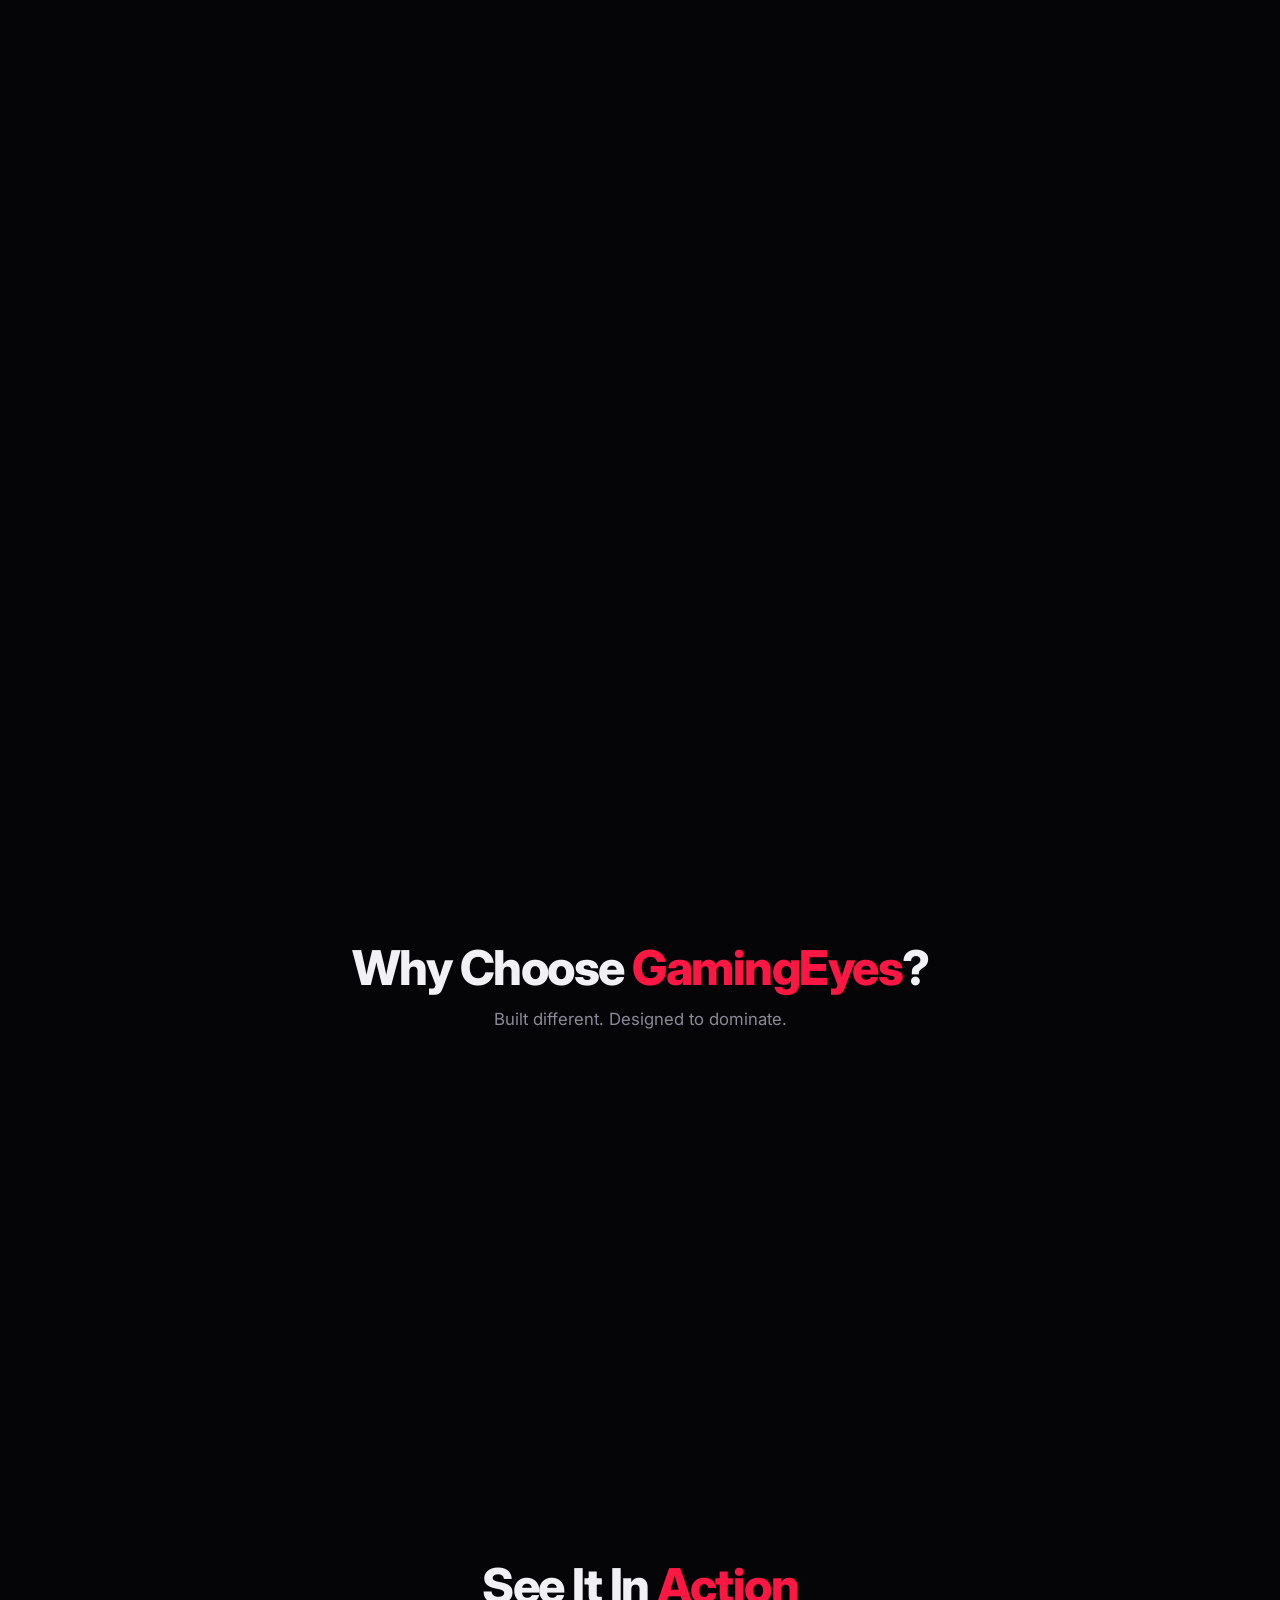
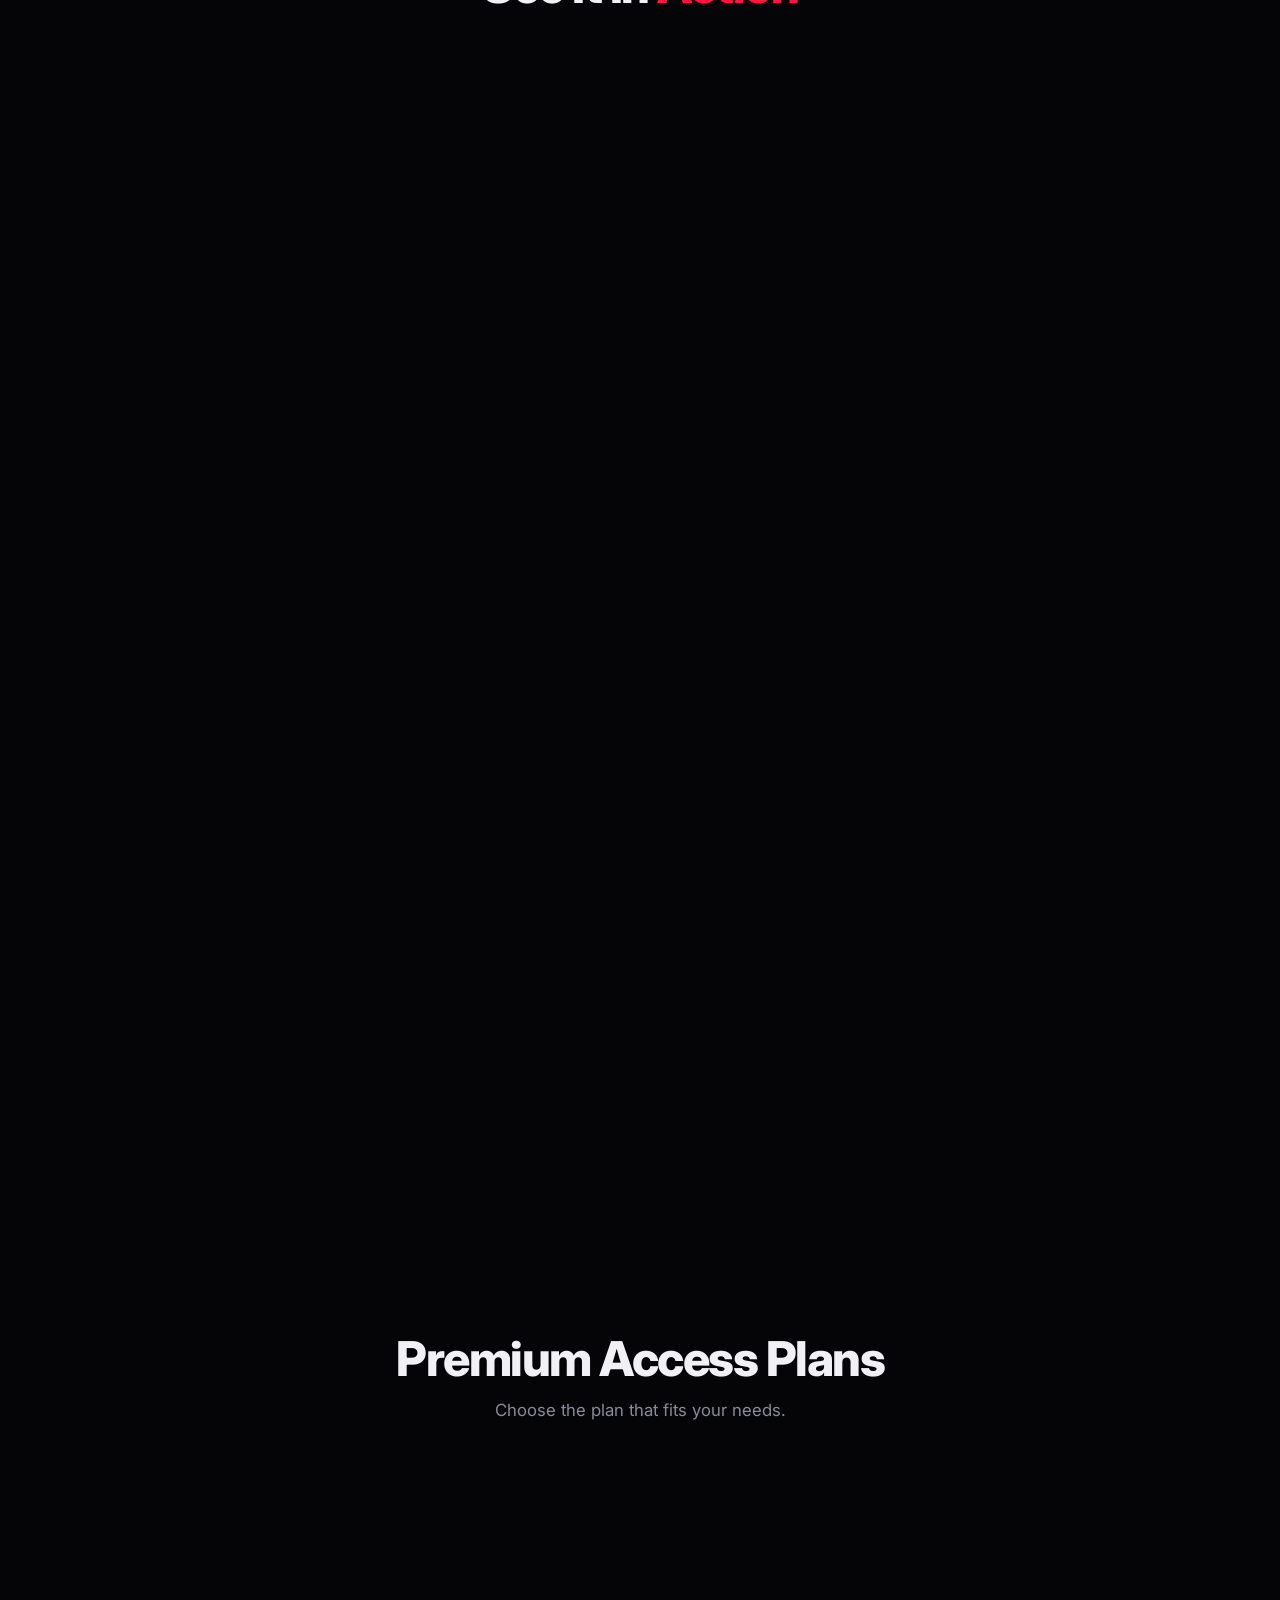
==== commit c34a9444: "s" ====
--- a/index.html
+++ b/index.html
@@ -16,515 +16,14 @@
     <script src="https://cdn.jsdelivr.net/npm/split-type@0.3.4/umd/index.min.js"></script>
 
     <style>
-        :root {
-            --bg-color: #050507;
-            --surface-color: rgba(255, 255, 255, 0.03);
-            --surface-solid: #0c0c10;
-            --border-color: rgba(255, 30, 60, 0.12);
-            --primary-red: #FF1744;
-            --primary-red-light: #FF5252;
-            --glow-red: rgba(255, 23, 68, 0.3);
-            --glow-red-soft: rgba(255, 23, 68, 0.12);
-            --grid-red: rgba(255, 23, 68, 0.04);
-            --text-color: #F0F0F5;
-            --text-muted: #8A8A9A;
-            --text-dim: #55556A;
-            --font-heading: 'Inter', sans-serif;
-            --font-body: 'Inter', sans-serif;
-            --font-mono: 'JetBrains Mono', monospace;
-        }
-
-        * { margin: 0; padding: 0; box-sizing: border-box; }
-        html { scroll-behavior: auto; }
-        body {
-            font-family: var(--font-body);
-            background-color: var(--bg-color);
-            color: var(--text-color);
-            overflow-x: hidden;
-            position: relative;
-            cursor: none;
-            -webkit-font-smoothing: antialiased;
-        }
-        a, button, .btn, .tab-btn { cursor: none; }
-
-        html.lenis, html.lenis body { height: auto; }
-        .lenis.lenis-smooth { scroll-behavior: auto !important; }
-
-        .aurora-background {
-            position: fixed; top: 0; left: 0; width: 100%; height: 100%;
-            z-index: -4; overflow: hidden;
-        }
-        .aurora-background::before {
-            content: ''; position: absolute; width: 120vmax; height: 120vmax;
-            top: 50%; left: 50%;
-            background: radial-gradient(circle, var(--glow-red) 0%, transparent 50%);
-            border-radius: 50%;
-            animation: move-aurora 50s cubic-bezier(0.45, 0, 0.55, 1) infinite alternate;
-            opacity: 0.5;
-        }
-        .aurora-background::after {
-            content: ''; position: absolute; width: 80vmax; height: 80vmax;
-            top: 20%; right: -20%;
-            background: radial-gradient(circle, rgba(180, 0, 30, 0.15) 0%, transparent 55%);
-            border-radius: 50%;
-            animation: move-aurora-2 60s cubic-bezier(0.45, 0, 0.55, 1) infinite alternate-reverse;
-        }
-        @keyframes move-aurora {
-            0% { transform: translate(-30%, -70%) scale(1.1); }
-            50% { transform: translate(-70%, -30%) scale(1); }
-            100% { transform: translate(-40%, -80%) scale(1.2); }
-        }
-        @keyframes move-aurora-2 {
-            0% { transform: translate(10%, -20%) scale(1); }
-            50% { transform: translate(-20%, 10%) scale(1.15); }
-            100% { transform: translate(5%, -30%) scale(0.95); }
-        }
-        .grid-background {
-            position: fixed; top: 0; left: 0; width: 100%; height: 100%;
-            z-index: -3;
-            background-image:
-                linear-gradient(to right, var(--grid-red) 1px, transparent 1px),
-                linear-gradient(to bottom, var(--grid-red) 1px, transparent 1px);
-            background-size: 60px 60px;
-            mask-image: radial-gradient(ellipse 70% 70% at 50% 50%, black 30%, transparent 100%);
-            -webkit-mask-image: radial-gradient(ellipse 70% 70% at 50% 50%, black 30%, transparent 100%);
-        }
-        #background-canvas {
-            position: fixed; top: 0; left: 0; width: 100%; height: 100%;
-            z-index: -2; pointer-events: none;
-        }
-        #cursor-canvas {
-            position: fixed; top: 0; left: 0; width: 100%; height: 100%;
-            z-index: 30000; pointer-events: none;
-        }
-
-        .audio-control {
-            position: fixed; bottom: 30px; right: 30px; z-index: 10001;
-            background: rgba(255, 23, 68, 0.08); border: 1px solid rgba(255, 23, 68, 0.3);
-            border-radius: 50%; width: 52px; height: 52px;
-            display: flex; align-items: center; justify-content: center;
-            backdrop-filter: blur(12px); -webkit-backdrop-filter: blur(12px);
-            transition: all 0.3s ease;
-        }
-        .audio-control:hover {
-            transform: scale(1.1);
-            box-shadow: 0 0 30px var(--glow-red-soft);
-            border-color: var(--primary-red);
-        }
-        .audio-control svg { width: 20px; height: 20px; fill: var(--primary-red); }
-
-        .container { width: 90%; max-width: 1140px; margin: 0 auto; position: relative; z-index: 2; }
-        .animate-on-scroll { will-change: transform, opacity; }
-        .section { padding: 100px 0; }
-        .section-header { text-align: center; margin-bottom: 4rem; }
-        .section-header h2 {
-            font-family: var(--font-heading); font-size: clamp(2rem, 4vw, 3rem);
-            font-weight: 800; letter-spacing: -1.5px;
-        }
-        .section-header p { color: var(--text-muted); margin-top: 0.75rem; font-size: 1.05rem; }
-
-        .btn {
-            display: inline-flex; align-items: center; gap: 8px;
-            padding: 13px 32px; border-radius: 10px; font-weight: 700;
-            text-decoration: none; transition: all 0.3s cubic-bezier(0.25, 0.8, 0.25, 1);
-            border: none; font-size: 0.95rem; font-family: var(--font-heading);
-            letter-spacing: -0.3px;
-            position: relative; z-index: 10;
-        }
-        .btn-primary {
-            background: linear-gradient(135deg, var(--primary-red) 0%, #D50032 100%);
-            color: #fff;
-            box-shadow: 0 4px 20px rgba(255, 23, 68, 0.25), inset 0 1px 0 rgba(255,255,255,0.15);
-        }
-        .btn-primary:hover {
-            transform: translateY(-2px);
-            box-shadow: 0 8px 35px rgba(255, 23, 68, 0.4), inset 0 1px 0 rgba(255,255,255,0.15);
-        }
-        .btn-primary:active { transform: translateY(0); }
-        .btn-outline {
-            background: transparent;
-            border: 1.5px solid rgba(255, 23, 68, 0.4);
-            color: var(--text-color);
-        }
-        .btn-outline:hover {
-            border-color: var(--primary-red);
-            background: rgba(255, 23, 68, 0.06);
-            transform: translateY(-2px);
-        }
-
-        .main-header {
-            padding: 18px 0; position: sticky; top: 0; width: 100%; z-index: 1001;
-            background: rgba(5, 5, 7, 0.6);
-            backdrop-filter: blur(20px); -webkit-backdrop-filter: blur(20px);
-            border-bottom: 1px solid rgba(255, 255, 255, 0.04);
-        }
-        .main-header .container { display: flex; justify-content: space-between; align-items: center; }
-        .logo {
-            font-family: var(--font-heading); font-size: 1.5rem; font-weight: 900;
-            text-decoration: none; color: var(--text-color); letter-spacing: -1px;
-            position: relative;
-        }
-        .logo span.accent { color: var(--primary-red); }
-        .logo .glitch-overlay {
-            position: absolute; top: 0; left: 0;
-            text-shadow: -2px 0 var(--primary-red), 2px 0 #FF6B6B;
-            clip-path: inset(50% 0 50% 0);
-            animation: glitch 4s infinite linear alternate-reverse;
-        }
-        @keyframes glitch {
-            0%, 100% { clip-path: inset(50% 0 50% 0); }
-            5% { clip-path: inset(10% 0 85% 0); }
-            10% { clip-path: inset(70% 0 10% 0); }
-            15% { clip-path: inset(90% 0 5% 0); }
-            20% { clip-path: inset(40% 0 40% 0); }
-            25% { clip-path: inset(50% 0 50% 0); }
-        }
-        .main-nav { display: flex; align-items: center; gap: 0.25rem; }
-        .main-nav a {
-            color: var(--text-muted); text-decoration: none; font-weight: 500;
-            transition: color 0.25s; padding: 8px 14px; border-radius: 8px;
-            font-size: 0.9rem;
-        }
-        .main-nav a:hover { color: var(--text-color); }
-        .main-nav .btn-primary { margin-left: 0.75rem; padding: 10px 22px; font-size: 0.85rem; }
-
-        .hero { min-height: 85vh; display: flex; align-items: center; text-align: center; position: relative; }
-        .hero-content { max-width: 800px; margin: 0 auto; }
-        .hero-badge {
-            display: inline-flex; align-items: center; gap: 8px;
-            padding: 6px 16px; border-radius: 50px; margin-bottom: 2rem;
-            background: rgba(255, 23, 68, 0.08);
-            border: 1px solid rgba(255, 23, 68, 0.2);
-            font-size: 0.8rem; font-weight: 600; color: var(--primary-red-light);
-            letter-spacing: 0.5px; text-transform: uppercase;
-        }
-        .hero-badge .dot { width: 6px; height: 6px; border-radius: 50%; background: var(--primary-red); animation: pulse-dot 2s ease infinite; }
-        @keyframes pulse-dot { 0%, 100% { opacity: 1; } 50% { opacity: 0.3; } }
-        .hero h1 {
-            font-family: var(--font-heading);
-            font-size: clamp(2.8rem, 7vw, 5rem);
-            font-weight: 900; letter-spacing: -3px; line-height: 1.05;
-            margin-bottom: 1.5rem;
-        }
-        .hero h1 .gradient-text {
-            background: linear-gradient(135deg, #FF1744 0%, #FF6B6B 40%, #FF1744 80%);
-            -webkit-background-clip: text; background-clip: text;
-            -webkit-text-fill-color: transparent;
-            background-size: 200% auto;
-            animation: gradient-shift 4s ease infinite;
-        }
-        @keyframes gradient-shift {
-            0%, 100% { background-position: 0% center; }
-            50% { background-position: 100% center; }
-        }
-        .hero p {
-            font-size: 1.15rem; color: var(--text-muted);
-            margin: 0 auto 2.5rem auto; max-width: 550px; line-height: 1.7;
-        }
-        .hero-actions { display: flex; justify-content: center; gap: 1rem; flex-wrap: wrap; }
-
-        .features-grid {
-            display: grid; grid-template-columns: repeat(3, 1fr); gap: 1.25rem;
-            perspective: 1200px;
-        }
-        .feature-card {
-            background: var(--surface-color);
-            border: 1px solid rgba(255, 255, 255, 0.05);
-            padding: 2rem; border-radius: 16px; text-align: left;
-            backdrop-filter: blur(8px); -webkit-backdrop-filter: blur(8px);
-            transition: border-color 0.35s ease, box-shadow 0.35s ease;
-            position: relative; overflow: hidden;
-            transform-style: preserve-3d; will-change: transform;
-        }
-        .feature-card::before {
-            content: ''; position: absolute; top: 0; left: 0; right: 0; height: 1px;
-            background: linear-gradient(90deg, transparent, rgba(255, 23, 68, 0.3), transparent);
-            opacity: 0; transition: opacity 0.35s ease;
-        }
-        .feature-card:hover {
-            border-color: rgba(255, 23, 68, 0.15);
-            box-shadow: 0 20px 60px rgba(0, 0, 0, 0.4), 0 0 40px var(--glow-red-soft);
-        }
-        .feature-card:hover::before { opacity: 1; }
-        .feature-icon {
-            width: 48px; height: 48px; border-radius: 12px; margin-bottom: 1.25rem;
-            display: flex; align-items: center; justify-content: center;
-            background: rgba(255, 23, 68, 0.08); border: 1px solid rgba(255, 23, 68, 0.15);
-        }
-        .feature-icon svg { color: var(--primary-red); width: 22px; height: 22px; }
-        .feature-card h3 { font-family: var(--font-heading); font-size: 1.15rem; margin-bottom: 0.6rem; font-weight: 700; letter-spacing: -0.5px; }
-        .feature-card p { color: var(--text-muted); font-size: 0.88rem; line-height: 1.65; }
-        .status-indicator { display: flex; align-items: center; font-weight: 600; font-size: 0.85rem; margin-top: 0.75rem; }
-        .status-indicator .dot { width: 8px; height: 8px; border-radius: 50%; margin-right: 8px; }
-        .status-indicator .online { color: #00E676; }
-        .status-indicator .dot.online { background-color: #00E676; box-shadow: 0 0 8px rgba(0, 230, 118, 0.5); }
-
-        .showcase-slider {
-            position: relative;
-            max-width: 1300px;
-            margin: 0 auto;
-            height: clamp(280px, 34vw, 480px);
-        }
-        .showcase-slide {
-            position: absolute;
-            top: 50%;
-            border-radius: 16px;
-            overflow: hidden;
-            background: rgba(10, 10, 15, 0.95);
-            border: 1px solid rgba(255, 255, 255, 0.06);
-            will-change: transform, left, width;
-            cursor: pointer;
-        }
-        .showcase-slide .slide-media {
-            position: relative;
-            width: 100%;
-            padding-bottom: 56.25%;
-            background: #0a0a0f;
-            overflow: hidden;
-        }
-        .showcase-slide .slide-media iframe,
-        .showcase-slide .slide-media img {
-            position: absolute;
-            top: 0; left: 0;
-            width: 100%; height: 100%;
-            object-fit: cover;
-            border: none;
-            display: block;
-        }
-        .showcase-slide .slide-play {
-            position: absolute;
-            top: 0; left: 0; right: 0; bottom: 0;
-            display: flex; align-items: center; justify-content: center;
-            background: rgba(0, 0, 0, 0.45);
-            z-index: 2;
-            transition: opacity 0.4s ease;
-        }
-        .showcase-slide .slide-play-btn {
-            width: 50px; height: 50px;
-            border-radius: 50%;
-            background: rgba(255, 23, 68, 0.85);
-            display: flex; align-items: center; justify-content: center;
-            box-shadow: 0 4px 25px rgba(255, 23, 68, 0.4);
-            transition: transform 0.3s ease;
-        }
-        .showcase-slide:hover .slide-play-btn { transform: scale(1.15); }
-        .showcase-slide .slide-play-btn svg {
-            width: 20px; height: 20px;
-            fill: #fff;
-            margin-left: 3px;
-        }
-
-        .slide-fullscreen {
-            position: absolute;
-            bottom: 10px; right: 10px;
-            z-index: 10;
-            width: 36px; height: 36px;
-            border-radius: 8px;
-            border: 1px solid rgba(255, 255, 255, 0.15);
-            background: rgba(0, 0, 0, 0.6);
-            backdrop-filter: blur(8px);
-            display: flex; align-items: center; justify-content: center;
-            cursor: pointer;
-            opacity: 0;
-            transition: opacity 0.3s ease, background 0.3s ease, transform 0.2s ease;
-        }
-        .showcase-slide:hover .slide-fullscreen { opacity: 1; }
-        .slide-fullscreen:hover {
-            background: rgba(255, 23, 68, 0.7);
-            transform: scale(1.12);
-            border-color: rgba(255, 23, 68, 0.5);
-        }
-        .slide-fullscreen svg {
-            width: 16px; height: 16px;
-            fill: none;
-            stroke: #fff;
-            stroke-width: 2;
-            stroke-linecap: round;
-            stroke-linejoin: round;
-        }
-
-        @media (max-width: 768px) {
-            .showcase-slider {
-                height: auto;
-                display: flex;
-                flex-direction: column;
-                gap: 16px;
-            }
-            .showcase-slide {
-                position: relative !important;
-                top: auto !important;
-                left: auto !important;
-                width: 100% !important;
-                transform: none !important;
-                opacity: 1 !important;
-                max-width: 600px;
-                margin: 0 auto;
-            }
-        }
-
-        .store-cta {
-            text-align: center; padding: 4rem; position: relative; overflow: hidden;
-            background: linear-gradient(135deg, rgba(255, 23, 68, 0.04) 0%, rgba(255, 23, 68, 0.01) 100%);
-            border-radius: 20px;
-            border: 1px solid rgba(255, 23, 68, 0.15);
-            margin: 2rem 0;
-        }
-        .store-cta::before {
-            content: ''; position: absolute; inset: 0; border-radius: 20px;
-            padding: 1px;
-            background: linear-gradient(135deg, rgba(255, 23, 68, 0.3), transparent 60%);
-            -webkit-mask: linear-gradient(#fff 0 0) content-box, linear-gradient(#fff 0 0);
-            mask: linear-gradient(#fff 0 0) content-box, linear-gradient(#fff 0 0);
-            -webkit-mask-composite: xor; mask-composite: exclude;
-        }
-        .store-cta h2 {
-            font-family: var(--font-heading); font-size: 2.2rem;
-            margin-bottom: 1rem; font-weight: 800; letter-spacing: -1px;
-        }
-        .store-cta h2 span { color: var(--primary-red); }
-        .store-cta p { color: var(--text-muted); max-width: 550px; margin: 0 auto 2rem auto; font-size: 1.05rem; line-height: 1.7; }
-
-        .pricing-grid { display: grid; grid-template-columns: 1fr; gap: 1.25rem; max-width: 400px; margin: 0 auto; }
-        .price-card {
-            background: var(--surface-color);
-            border: 1px solid rgba(255, 255, 255, 0.05);
-            padding: 2rem 1.5rem; border-radius: 16px; text-align: center;
-            transition: border-color 0.35s ease, box-shadow 0.35s ease;
-            position: relative;
-            backdrop-filter: blur(8px); -webkit-backdrop-filter: blur(8px);
-        }
-        .price-card:hover {
-            border-color: rgba(255, 23, 68, 0.2);
-            box-shadow: 0 20px 60px rgba(0, 0, 0, 0.4);
-        }
-        .price-card.highlight {
-            border-color: rgba(255, 23, 68, 0.3);
-            background: rgba(255, 23, 68, 0.04);
-            box-shadow: 0 0 50px var(--glow-red-soft);
-        }
-        .best-value-tag {
-            position: absolute; top: -13px; left: 50%; transform: translateX(-50%);
-            background: linear-gradient(135deg, var(--primary-red), #D50032);
-            color: #fff; padding: 5px 18px; border-radius: 20px;
-            font-size: 0.72rem; font-weight: 700; letter-spacing: 0.5px;
-            text-transform: uppercase;
-        }
-        .price-card .duration {
-            font-family: var(--font-heading); font-size: 1.1rem; font-weight: 600;
-            margin-bottom: 0.5rem; color: var(--text-muted);
-        }
-        .price-card .price {
-            font-family: var(--font-heading); font-size: 2.5rem; font-weight: 900;
-            letter-spacing: -1px; margin-bottom: 1.5rem;
-            background: linear-gradient(135deg, var(--primary-red), var(--primary-red-light));
-            -webkit-background-clip: text; background-clip: text;
-            -webkit-text-fill-color: transparent;
-        }
-        .price-card .btn { width: 100%; justify-content: center; padding: 12px 20px; font-size: 0.88rem; }
-
-        .community-cta {
-            text-align: center; padding: 4rem;
-            background: var(--surface-color);
-            border-radius: 20px;
-            border: 1px solid rgba(255, 255, 255, 0.05);
-            backdrop-filter: blur(8px); -webkit-backdrop-filter: blur(8px);
-        }
-        .community-cta h2 { font-family: var(--font-heading); font-size: 2.2rem; margin-bottom: 1rem; font-weight: 800; letter-spacing: -1px; }
-        .community-cta p { color: var(--text-muted); max-width: 500px; margin: 0 auto 2rem auto; line-height: 1.7; }
-        .discord-btn {
-            background: #5865F2; color: #fff;
-            box-shadow: 0 4px 20px rgba(88, 101, 242, 0.25);
-        }
-        .discord-btn:hover {
-            background: #4752C4;
-            box-shadow: 0 8px 35px rgba(88, 101, 242, 0.4);
-            transform: translateY(-2px);
-        }
-
-        .main-footer {
-            padding: 3rem 0 2rem 0; text-align: center;
-            border-top: 1px solid rgba(255, 255, 255, 0.04); margin-top: 60px;
-        }
-        .main-footer p { color: var(--text-dim); font-size: 0.85rem; }
-        .main-footer a { color: var(--primary-red); text-decoration: none; transition: color 0.2s; }
-        .main-footer a:hover { color: var(--primary-red-light); }
-        .footer-links { display: flex; justify-content: center; gap: 2rem; margin-bottom: 1.5rem; }
-        .footer-links a { color: var(--text-muted); font-size: 0.85rem; }
-
-        .scroll-progress {
-            position: fixed;
-            top: 0; left: 0;
-            width: 0%;
-            height: 3px;
-            background: linear-gradient(90deg, var(--primary-red), #FF6B6B, var(--primary-red));
-            background-size: 200% 100%;
-            animation: progress-glow 3s ease infinite;
-            z-index: 10002;
-            box-shadow: 0 0 15px var(--glow-red), 0 0 5px var(--primary-red);
-            pointer-events: none;
-        }
-        @keyframes progress-glow {
-            0%, 100% { background-position: 0% 50%; }
-            50% { background-position: 100% 50%; }
-        }
-
-        .entrance-overlay {
-            position: fixed;
-            inset: 0;
-            background: var(--bg-color);
-            z-index: 99999;
-            display: flex;
-            align-items: center;
-            justify-content: center;
-            flex-direction: column;
-            clip-path: inset(0 0 0 0);
-        }
-        .entrance-logo {
-            font-family: var(--font-heading);
-            font-size: clamp(2.2rem, 5vw, 3.5rem);
-            font-weight: 900;
-            color: var(--text-color);
-            letter-spacing: -2px;
-            opacity: 0;
-            will-change: transform, opacity, filter;
-        }
-        .entrance-logo .accent { color: var(--primary-red); }
-        .entrance-scanline {
-            position: absolute;
-            width: 100%;
-            height: 2px;
-            background: linear-gradient(90deg, transparent, var(--primary-red), transparent);
-            opacity: 0;
-            top: 50%;
-            box-shadow: 0 0 20px var(--glow-red), 0 0 60px var(--glow-red);
-        }
-
-        .word { display: inline-block !important; will-change: transform, opacity; }
-        .char { display: inline-block !important; will-change: transform, opacity; }
-
-        @media (max-width: 900px) {
-            .features-grid { grid-template-columns: 1fr 1fr; }
-            .pricing-grid { grid-template-columns: 1fr 1fr; }
-        }
-        @media (max-width: 640px) {
-            body { cursor: auto; }
-            a, button, .btn { cursor: auto; }
-            #cursor-canvas { display: none; }
-            .features-grid { grid-template-columns: 1fr; }
-            .pricing-grid { grid-template-columns: 1fr; }
-            .main-nav { display: none; }
-            .section { padding: 60px 0; }
-            .hero { min-height: 70vh; }
-            .hero h1 { letter-spacing: -2px; }
-            .store-cta, .community-cta { padding: 2.5rem 1.5rem; }
-            .hero-actions { flex-direction: column; align-items: center; }
-        }
-
-        @media (prefers-reduced-motion: reduce) {
-            .entrance-overlay { display: none !important; }
-            .scroll-progress { display: none !important; }
-        }
+        body { background: #050507; color: #F0F0F5; overflow-x: hidden; margin: 0; }
+        .entrance-overlay { position: fixed; inset: 0; background: #050507; z-index: 99999; display: flex; align-items: center; justify-content: center; flex-direction: column; }
+        .entrance-logo { font-size: clamp(2.2rem, 5vw, 3.5rem); font-weight: 900; opacity: 0; }
+        .main-header, .hero-badge, .hero h1, .hero p, .hero-actions .btn,
+        .feature-card, .showcase-slide, .store-cta, .price-card,
+        .community-cta, .main-footer { opacity: 0; }
     </style>
+    <link rel="stylesheet" href="/css/main.css">
 </head>
 <body>
 
@@ -736,846 +235,6 @@
         </div>
     </footer>
 
-    <script>
-        if (window.location.protocol !== 'file:' && window.location.pathname.endsWith('/index.html')) {
-            window.location.replace(window.location.pathname.replace('/index.html', '/') + window.location.hash);
-        }
-
-        document.addEventListener('DOMContentLoaded', () => {
-
-            if (window.__overlayTimeout) clearTimeout(window.__overlayTimeout);
-
-            gsap.registerPlugin(ScrollTrigger, ScrollToPlugin);
-
-            const prefersReducedMotion = window.matchMedia('(prefers-reduced-motion: reduce)').matches;
-            const isMobile = window.innerWidth <= 768;
-
-            const lenis = new Lenis({
-                duration: 1.2,
-                easing: (t) => Math.min(1, 1.001 - Math.pow(2, -10 * t)),
-                smoothWheel: true,
-                wheelMultiplier: 1,
-                touchMultiplier: 2,
-            });
-
-            lenis.on('scroll', ScrollTrigger.update);
-            gsap.ticker.add((time) => lenis.raf(time * 1000));
-            gsap.ticker.lagSmoothing(0);
-
-            document.querySelectorAll('a[href^="#"]').forEach(anchor => {
-                anchor.addEventListener('click', (e) => {
-                    e.preventDefault();
-                    const target = document.querySelector(anchor.getAttribute('href'));
-                    if (target) lenis.scrollTo(target, { offset: -80 });
-                });
-            });
-
-            gsap.to('.scroll-progress', {
-                width: '100%',
-                ease: 'none',
-                scrollTrigger: {
-                    trigger: document.documentElement,
-                    start: 'top top',
-                    end: 'bottom bottom',
-                    scrub: 0.3,
-                }
-            });
-
-            gsap.set('.main-header', { yPercent: -100, opacity: 0 });
-            gsap.set('.hero-badge', { opacity: 0, y: 40, scale: 0.7 });
-            gsap.set('.hero h1', { opacity: 0, y: 100, skewY: 3 });
-            gsap.set('.hero p', { opacity: 0, y: 50 });
-            gsap.set('.hero-actions .btn', { opacity: 0, y: 40, scale: 0.7 });
-
-            gsap.set('.feature-card', { opacity: 0, y: 100, rotateX: 25, scale: 0.85 });
-            gsap.set('.showcase-slide', { opacity: 0, y: 80 });
-            gsap.set('.store-cta', { opacity: 0, x: -150, rotateY: 12 });
-            gsap.set('.price-card', { opacity: 0, scale: 0, rotateZ: -15, y: 80 });
-            gsap.set('.community-cta', { opacity: 0, x: 150, rotateY: -12 });
-            gsap.set('.main-footer', { opacity: 0, y: 40 });
-
-            const hasSeenEntrance = sessionStorage.getItem('ge_entrance_seen');
-
-            if (prefersReducedMotion || hasSeenEntrance) {
-                clearTimeout(window.__overlayTimeout);
-                gsap.set('.entrance-overlay', { autoAlpha: 0, display: 'none' });
-                gsap.set(['.main-header', '.hero-badge', '.hero h1', '.hero p'],
-                    { clearProps: 'all' });
-                gsap.set('.hero-actions .btn', { clearProps: 'all' });
-                gsap.set(['.feature-card', '.showcase-slide', '.store-cta',
-                    '.price-card', '.community-cta', '.main-footer'],
-                    { clearProps: 'all' });
-
-                gsap.to('.hero-badge', {
-                    y: -10,
-                    duration: 2.5,
-                    ease: 'sine.inOut',
-                    yoyo: true,
-                    repeat: -1,
-                });
-            } else {
-                sessionStorage.setItem('ge_entrance_seen', '1');
-
-                const entrance = gsap.timeline({ delay: 0.2 });
-
-                entrance
-                    .to('.entrance-logo', {
-                        opacity: 1,
-                        duration: 0.7,
-                        ease: 'power2.out'
-                    })
-                    .to('.entrance-scanline', {
-                        opacity: 1,
-                        top: '0%',
-                        duration: 0.6,
-                        ease: 'power2.inOut',
-                    }, '+=0.2')
-                    .to('.entrance-scanline', {
-                        top: '100%',
-                        duration: 0.6,
-                        ease: 'power2.inOut',
-                    })
-                    .to('.entrance-logo', {
-                        x: () => gsap.utils.random(-12, 12),
-                        textShadow: '3px 0 #FF1744, -3px 0 #FF6B6B',
-                        duration: 0.04,
-                        repeat: 10,
-                        yoyo: true,
-                        ease: 'steps(1)',
-                    }, '-=0.4')
-                    .set('.entrance-logo', { textShadow: 'none', x: 0 })
-                    .to('.entrance-logo', {
-                        opacity: 0,
-                        scale: 2.5,
-                        filter: 'blur(30px)',
-                        duration: 0.5,
-                        ease: 'power3.in'
-                    }, '+=0.1')
-                    .to('.entrance-overlay', {
-                        clipPath: 'inset(0 0 100% 0)',
-                        duration: 1,
-                        ease: 'power4.inOut',
-                    })
-                    .to('.main-header', {
-                        yPercent: 0,
-                        opacity: 1,
-                        duration: 0.8,
-                        ease: 'power3.out'
-                    }, '-=0.5')
-                    .to('.hero-badge', {
-                        opacity: 1,
-                        y: 0,
-                        scale: 1,
-                        duration: 0.8,
-                        ease: 'back.out(1.7)'
-                    }, '-=0.4')
-                    .to('.hero h1', {
-                        opacity: 1,
-                        y: 0,
-                        skewY: 0,
-                        duration: 1.2,
-                        ease: 'power4.out'
-                    }, '-=0.5')
-                    .to('.hero p', {
-                        opacity: 1,
-                        y: 0,
-                        duration: 0.8,
-                        ease: 'power3.out'
-                    }, '-=0.6')
-                    .to('.hero-actions .btn', {
-                        opacity: 1,
-                        y: 0,
-                        scale: 1,
-                        stagger: 0.2,
-                        duration: 0.7,
-                        ease: 'back.out(1.7)'
-                    }, '-=0.5')
-                    .add(() => {
-                        gsap.to('.hero-badge', {
-                            y: -10,
-                            duration: 2.5,
-                            ease: 'sine.inOut',
-                            yoyo: true,
-                            repeat: -1,
-                        });
-                    });
-            }
-
-            if (typeof SplitType !== 'undefined' && !prefersReducedMotion) {
-                document.querySelectorAll('.section-header h2').forEach(h2 => {
-                    try {
-                        const split = new SplitType(h2, { types: 'words' });
-                        gsap.set(split.words, { opacity: 0, y: 60, rotateX: -90, transformOrigin: 'center bottom' });
-
-                        ScrollTrigger.create({
-                            trigger: h2.closest('.section-header') || h2,
-                            start: 'top 82%',
-                            once: true,
-                            onEnter: () => {
-                                gsap.to(split.words, {
-                                    opacity: 1,
-                                    y: 0,
-                                    rotateX: 0,
-                                    duration: 0.9,
-                                    stagger: 0.07,
-                                    ease: 'back.out(1.4)',
-                                });
-                            }
-                        });
-                    } catch(e) {
-                        gsap.set(h2, { opacity: 0, y: 30 });
-                        ScrollTrigger.create({
-                            trigger: h2, start: 'top 82%', once: true,
-                            onEnter: () => gsap.to(h2, { opacity: 1, y: 0, duration: 0.8, ease: 'power3.out' })
-                        });
-                    }
-                });
-
-                document.querySelectorAll('.section-header p').forEach(p => {
-                    gsap.set(p, { opacity: 0, y: 30 });
-                    ScrollTrigger.create({
-                        trigger: p.closest('.section-header') || p,
-                        start: 'top 78%',
-                        once: true,
-                        onEnter: () => {
-                            gsap.to(p, { opacity: 1, y: 0, duration: 0.7, delay: 0.3, ease: 'power3.out' });
-                        }
-                    });
-                });
-            }
-
-            const featureCards = gsap.utils.toArray('.feature-card');
-
-            featureCards.forEach((card, i) => {
-                ScrollTrigger.create({
-                    trigger: card,
-                    start: 'top 88%',
-                    once: true,
-                    onEnter: () => {
-                        gsap.to(card, {
-                            opacity: 1,
-                            y: 0,
-                            rotateX: 0,
-                            scale: 1,
-                            duration: 1,
-                            delay: i * 0.2,
-                            ease: 'power3.out',
-                        });
-                    }
-                });
-
-                if (!isMobile) {
-                    card.addEventListener('mousemove', (e) => {
-                        const rect = card.getBoundingClientRect();
-                        const x = e.clientX - rect.left;
-                        const y = e.clientY - rect.top;
-                        const centerX = rect.width / 2;
-                        const centerY = rect.height / 2;
-                        const rotX = ((y - centerY) / centerY) * -12;
-                        const rotY = ((x - centerX) / centerX) * 12;
-
-                        gsap.to(card, {
-                            rotateX: rotX,
-                            rotateY: rotY,
-                            duration: 0.4,
-                            ease: 'power2.out',
-                            transformPerspective: 800,
-                        });
-                    });
-
-                    card.addEventListener('mouseleave', () => {
-                        gsap.to(card, {
-                            rotateX: 0,
-                            rotateY: 0,
-                            duration: 0.8,
-                            ease: 'elastic.out(1, 0.4)',
-                        });
-                    });
-                }
-            });
-
-            const sliderEl = document.getElementById('showcaseSlider');
-            const slides = gsap.utils.toArray('.showcase-slide');
-
-            if (sliderEl && slides.length === 3) {
-                const posConfigs = [
-                    { left: '0%',  width: '21%', zIndex: 1, opacity: 0.5,  borderColor: 'rgba(255,255,255,0.04)', boxShadow: 'none' },
-                    { left: '23%', width: '54%', zIndex: 3, opacity: 1,    borderColor: 'rgba(255,255,255,0.1)',  boxShadow: '0 30px 80px rgba(0,0,0,0.5), 0 0 50px rgba(255,23,68,0.12)' },
-                    { left: '79%', width: '21%', zIndex: 1, opacity: 0.5,  borderColor: 'rgba(255,255,255,0.04)', boxShadow: 'none' },
-                ];
-
-                let order = [0, 1, 2];
-                let isSliding = false;
-
-                function applyPositions(animate) {
-                    const dur = animate ? 0.7 : 0;
-                    order.forEach((slideIdx, posIdx) => {
-                        const slide = slides[slideIdx];
-                        const cfg = posConfigs[posIdx];
-                        gsap.to(slide, {
-                            left: cfg.left,
-                            width: cfg.width,
-                            zIndex: cfg.zIndex,
-                            opacity: cfg.opacity,
-                            y: '-50%',
-                            borderColor: cfg.borderColor,
-                            boxShadow: cfg.boxShadow,
-                            duration: dur,
-                            ease: 'power3.inOut',
-                            onComplete: () => {
-                                if (posIdx === 1) isSliding = false;
-                            }
-                        });
-
-                        const type = slide.dataset.type;
-                        const vid = slide.dataset.vid;
-                        const mediaEl = slide.querySelector('.slide-media');
-                        const playOverlay = slide.querySelector('.slide-play');
-
-                        if (posIdx === 1 && type === 'youtube' && animate) {
-                            // Pause background music when video plays
-                            pauseMusicForVideo();
-                            setTimeout(() => {
-                                const existingIframe = mediaEl.querySelector('iframe');
-                                if (!existingIframe) {
-                                    const iframe = document.createElement('iframe');
-                                    iframe.src = `https://www.youtube-nocookie.com/embed/${vid}?autoplay=1&mute=0&rel=0&modestbranding=1&playsinline=1&controls=1&fs=1&enablejsapi=1`;
-                                    iframe.allow = 'accelerometer; autoplay; clipboard-write; encrypted-media; gyroscope; picture-in-picture; web-share';
-                                    iframe.allowFullscreen = true;
-                                    iframe.referrerPolicy = 'strict-origin-when-cross-origin';
-                                    mediaEl.appendChild(iframe);
-                                    if (playOverlay) {
-                                        playOverlay.style.display = 'none';
-                                        playOverlay.style.pointerEvents = 'none';
-                                    }
-                                    const fsBtn = mediaEl.querySelector('.slide-fullscreen');
-                                    if (fsBtn) fsBtn.style.display = 'none';
-                                }
-                            }, animate ? 400 : 0);
-                        } else if (posIdx !== 1 && type === 'youtube') {
-                            const existingIframe = mediaEl.querySelector('iframe');
-                            if (existingIframe) existingIframe.remove();
-                            if (playOverlay) {
-                                playOverlay.style.display = '';
-                                playOverlay.style.pointerEvents = '';
-                                gsap.to(playOverlay, { opacity: 1, duration: 0.3 });
-                            }
-                            const fsBtn = mediaEl.querySelector('.slide-fullscreen');
-                            if (fsBtn) fsBtn.style.display = '';
-                        }
-
-                        // Handle Streamable: fully remove iframe when leaving center, recreate when entering
-                        if (type === 'streamable') {
-                            if (posIdx === 1) {
-                                // Entering/at center: create iframe with autoplay
-                                const existingSt = mediaEl.querySelector('iframe');
-                                if (existingSt) existingSt.remove();
-                                // Remove any old overlay
-                                const oldOverlay = mediaEl.querySelector('.streamable-click-overlay');
-                                if (oldOverlay) oldOverlay.remove();
-
-                                const stFrame = document.createElement('iframe');
-                                stFrame.src = `https://streamable.com/e/${vid}?autoplay=1`;
-                                stFrame.allow = 'fullscreen; autoplay';
-                                stFrame.allowFullscreen = true;
-                                mediaEl.insertBefore(stFrame, mediaEl.firstChild);
-
-                                // Add transparent overlay to catch first click and pause music
-                                const overlay = document.createElement('div');
-                                overlay.className = 'streamable-click-overlay';
-                                overlay.style.cssText = 'position:absolute;top:0;left:0;width:100%;height:100%;z-index:4;cursor:pointer;';
-                                overlay.addEventListener('click', () => {
-                                    pauseMusicForVideo();
-                                    overlay.remove(); // let subsequent clicks reach the iframe
-                                }, { once: true });
-                                mediaEl.appendChild(overlay);
-                            } else if (posIdx !== 1) {
-                                // Leaving center: destroy iframe completely to stop playback
-                                const existingSt = mediaEl.querySelector('iframe');
-                                if (existingSt) existingSt.remove();
-                                const oldOverlay = mediaEl.querySelector('.streamable-click-overlay');
-                                if (oldOverlay) oldOverlay.remove();
-                                // Create a paused placeholder iframe (no autoplay)
-                                const stFrame = document.createElement('iframe');
-                                stFrame.src = `https://streamable.com/e/${vid}?autoplay=0`;
-                                stFrame.allow = 'fullscreen';
-                                stFrame.allowFullscreen = true;
-                                stFrame.style.pointerEvents = 'none';
-                                mediaEl.insertBefore(stFrame, mediaEl.firstChild);
-                            }
-                        }
-
-                        mediaEl.querySelectorAll('iframe').forEach(f => {
-                            f.style.pointerEvents = posIdx === 1 ? '' : 'none';
-                        });
-                    });
-
-                    // After all slides updated: resume music if center slide isn't actively playing
-                    if (animate) {
-                        const centerSlideIdx = order[1];
-                        const centerSlide = slides[centerSlideIdx];
-                        const centerType = centerSlide ? centerSlide.dataset.type : '';
-                        // YouTube slides show play overlay first (not auto-playing), so resume music
-                        // Streamable entering center already called pauseMusicForVideo above
-                        if (centerType === 'youtube') {
-                            // YouTube auto-plays when entering center, music was paused - keep it paused
-                        } else if (centerType !== 'streamable') {
-                            resumeMusicAfterVideo();
-                        }
-                    }
-                }
-
-                slides.forEach(slide => {
-                    gsap.set(slide, { y: '-50%' });
-                });
-
-                ScrollTrigger.create({
-                    trigger: sliderEl,
-                    start: 'top 85%',
-                    once: true,
-                    onEnter: () => {
-                        slides.forEach((slide, i) => {
-                            const cfg = posConfigs[i];
-                            gsap.to(slide, {
-                                opacity: cfg.opacity,
-                                y: '-50%',
-                                left: cfg.left,
-                                width: cfg.width,
-                                zIndex: cfg.zIndex,
-                                borderColor: cfg.borderColor,
-                                boxShadow: cfg.boxShadow,
-                                duration: 1.2,
-                                delay: i === 1 ? 0 : 0.3,
-                                ease: 'power3.out',
-                            });
-                        });
-                    }
-                });
-
-                // Create initial click-overlay for the Streamable slide (starts in center)
-                slides.forEach((slide, i) => {
-                    if (slide.dataset.type === 'streamable' && order.indexOf(i) === 1) {
-                        const mediaEl = slide.querySelector('.slide-media');
-                        const overlay = document.createElement('div');
-                        overlay.className = 'streamable-click-overlay';
-                        overlay.style.cssText = 'position:absolute;top:0;left:0;width:100%;height:100%;z-index:4;cursor:pointer;';
-                        overlay.addEventListener('click', () => {
-                            pauseMusicForVideo();
-                            overlay.remove();
-                        }, { once: true });
-                        mediaEl.appendChild(overlay);
-                    }
-                });
-
-                function rotateLeft() {
-                    if (isSliding) return;
-                    isSliding = true;
-                    order = [order[2], order[0], order[1]];
-                    applyPositions(true);
-                }
-
-                function rotateRight() {
-                    if (isSliding) return;
-                    isSliding = true;
-                    order = [order[1], order[2], order[0]];
-                    applyPositions(true);
-                }
-
-                slides.forEach(slide => {
-                    slide.addEventListener('click', (e) => {
-                        if (e.target.closest('.slide-fullscreen')) return;
-                        const slideIdx = parseInt(slide.dataset.slide);
-                        const posIdx = order.indexOf(slideIdx);
-                        if (posIdx === 0) rotateLeft();
-                        else if (posIdx === 2) rotateRight();
-                        else if (posIdx === 1) {
-                            // Clicking center slide (to play video) — pause music
-                            const type = slide.dataset.type;
-                            const vid = slide.dataset.vid;
-                            const mediaEl = slide.querySelector('.slide-media');
-                            const playOverlay = slide.querySelector('.slide-play');
-                            if (type === 'youtube' && playOverlay && playOverlay.style.display !== 'none') {
-                                pauseMusicForVideo();
-                                const iframe = document.createElement('iframe');
-                                iframe.src = `https://www.youtube-nocookie.com/embed/${vid}?autoplay=1&mute=0&rel=0&modestbranding=1&playsinline=1&controls=1&fs=1&enablejsapi=1`;
-                                iframe.allow = 'accelerometer; autoplay; clipboard-write; encrypted-media; gyroscope; picture-in-picture; web-share';
-                                iframe.allowFullscreen = true;
-                                iframe.referrerPolicy = 'strict-origin-when-cross-origin';
-                                mediaEl.appendChild(iframe);
-                                playOverlay.style.display = 'none';
-                                playOverlay.style.pointerEvents = 'none';
-                                const fsBtn = mediaEl.querySelector('.slide-fullscreen');
-                                if (fsBtn) fsBtn.style.display = 'none';
-                            } else if (type === 'streamable') {
-                                pauseMusicForVideo();
-                            }
-                        }
-                    });
-                });
-
-                document.querySelectorAll('.slide-fullscreen').forEach(btn => {
-                    btn.addEventListener('click', (e) => {
-                        e.stopPropagation();
-
-                        if (document.fullscreenElement || document.webkitFullscreenElement) {
-                            (document.exitFullscreen || document.webkitExitFullscreen).call(document);
-                            return;
-                        }
-
-                        const slideMedia = btn.closest('.slide-media');
-                        if (!slideMedia) return;
-
-                        const iframe = slideMedia.querySelector('iframe');
-                        const target = iframe || slideMedia;
-
-                        if (target.requestFullscreen) {
-                            target.requestFullscreen();
-                        } else if (target.webkitRequestFullscreen) {
-                            target.webkitRequestFullscreen();
-                        }
-                    });
-                });
-            }
-
-            ScrollTrigger.create({
-                trigger: '.store-cta',
-                start: 'top 82%',
-                once: true,
-                onEnter: () => {
-                    gsap.to('.store-cta', {
-                        opacity: 1,
-                        x: 0,
-                        rotateY: 0,
-                        duration: 1.2,
-                        ease: 'power3.out',
-                    });
-                }
-            });
-
-            ScrollTrigger.create({
-                trigger: '.price-card',
-                start: 'top 85%',
-                once: true,
-                onEnter: () => {
-                    gsap.to('.price-card', {
-                        opacity: 1,
-                        scale: 1,
-                        y: 0,
-                        rotateZ: 0,
-                        duration: 1,
-                        ease: 'back.out(1.7)',
-                    });
-                }
-            });
-
-            ScrollTrigger.create({
-                trigger: '.community-cta',
-                start: 'top 82%',
-                once: true,
-                onEnter: () => {
-                    gsap.to('.community-cta', {
-                        opacity: 1,
-                        x: 0,
-                        rotateY: 0,
-                        duration: 1.2,
-                        ease: 'power3.out',
-                    });
-                }
-            });
-
-            ScrollTrigger.create({
-                trigger: '.main-footer',
-                start: 'top 92%',
-                once: true,
-                onEnter: () => {
-                    gsap.to('.main-footer', {
-                        opacity: 1,
-                        y: 0,
-                        duration: 0.8,
-                        ease: 'power3.out'
-                    });
-                }
-            });
-
-            if (!prefersReducedMotion) {
-                gsap.to('.hero-content', {
-                    y: -200,
-                    opacity: 0,
-                    scale: 0.9,
-                    ease: 'none',
-                    scrollTrigger: {
-                        trigger: '.hero',
-                        start: 'center center',
-                        end: 'bottom top',
-                        scrub: true,
-                    }
-                });
-            }
-
-            if (!prefersReducedMotion) {
-                gsap.to('.aurora-background', {
-                    yPercent: -25,
-                    ease: 'none',
-                    scrollTrigger: {
-                        trigger: document.documentElement,
-                        start: 'top top',
-                        end: 'bottom bottom',
-                        scrub: true,
-                    }
-                });
-
-                gsap.to('.grid-background', {
-                    yPercent: -12,
-                    ease: 'none',
-                    scrollTrigger: {
-                        trigger: document.documentElement,
-                        start: 'top top',
-                        end: 'bottom bottom',
-                        scrub: true,
-                    }
-                });
-            }
-
-            if (!isMobile) {
-                document.querySelectorAll('.btn').forEach(btn => {
-                    btn.addEventListener('mousemove', (e) => {
-                        const rect = btn.getBoundingClientRect();
-                        const x = e.clientX - rect.left - rect.width / 2;
-                        const y = e.clientY - rect.top - rect.height / 2;
-
-                        gsap.to(btn, {
-                            x: x * 0.4,
-                            y: y * 0.4,
-                            duration: 0.3,
-                            ease: 'power2.out',
-                        });
-                    });
-
-                    btn.addEventListener('mouseleave', () => {
-                        gsap.to(btn, {
-                            x: 0,
-                            y: 0,
-                            duration: 0.7,
-                            ease: 'elastic.out(1, 0.3)',
-                        });
-                    });
-                });
-            }
-
-            const bgCanvas = document.getElementById('background-canvas');
-            const bgCtx = bgCanvas.getContext('2d');
-            const cursorCanvas = document.getElementById('cursor-canvas');
-            const cursorCtx = cursorCanvas.getContext('2d');
-
-            let particles = [], digitalRain = [], cursorParticles = [];
-            let mouseX = -200, mouseY = -200;
-            const FONT_SIZE = 14;
-
-            function resizeCanvases() {
-                bgCanvas.width = cursorCanvas.width = window.innerWidth;
-                bgCanvas.height = cursorCanvas.height = window.innerHeight;
-            }
-            resizeCanvases();
-
-            class FloatingParticle {
-                constructor() { this.reset(); }
-                reset() {
-                    this.x = Math.random() * bgCanvas.width;
-                    this.y = Math.random() * bgCanvas.height;
-                    this.radius = Math.random() * 1.5 + 0.5;
-                    this.speedX = (Math.random() - 0.5) * 0.3;
-                    this.speedY = Math.random() * 0.5 + 0.2;
-                    this.opacity = Math.random() * 0.4 + 0.1;
-                }
-                update() {
-                    this.y += this.speedY;
-                    this.x += this.speedX;
-                    if (this.y > bgCanvas.height) { this.reset(); this.y = -10; }
-                }
-                draw() {
-                    bgCtx.beginPath();
-                    bgCtx.arc(this.x, this.y, this.radius, 0, Math.PI * 2);
-                    bgCtx.fillStyle = `rgba(255, 23, 68, ${this.opacity})`;
-                    bgCtx.fill();
-                }
-            }
-
-            class RainColumn {
-                constructor(x) {
-                    this.x = x;
-                    this.y = Math.random() * bgCanvas.height;
-                    this.chars = 'GAMINGEYES01アイウエオカキクケコ1234567890ABCDEF';
-                }
-                draw() {
-                    const char = this.chars.charAt(Math.floor(Math.random() * this.chars.length));
-                    bgCtx.fillStyle = 'rgba(255, 23, 68, 0.07)';
-                    bgCtx.font = FONT_SIZE + 'px "JetBrains Mono", monospace';
-                    bgCtx.fillText(char, this.x, this.y);
-                    if (this.y > bgCanvas.height && Math.random() > 0.975) this.y = 0;
-                    this.y += FONT_SIZE;
-                }
-            }
-
-            class CursorParticle {
-                constructor() {
-                    this.x = mouseX; this.y = mouseY;
-                    this.size = Math.random() * 2 + 1;
-                    this.speedX = Math.random() * 2 - 1;
-                    this.speedY = Math.random() * 2 - 1;
-                    this.hue = 350 + Math.random() * 20;
-                    this.color = `hsl(${this.hue}, 100%, ${45 + Math.random() * 15}%)`;
-                }
-                update() { this.x += this.speedX; this.y += this.speedY; if (this.size > 0.2) this.size -= 0.08; }
-                draw() {
-                    cursorCtx.fillStyle = this.color;
-                    cursorCtx.beginPath();
-                    cursorCtx.arc(this.x, this.y, this.size, 0, Math.PI * 2);
-                    cursorCtx.fill();
-                }
-            }
-
-            function initBackground() {
-                const isMobileCanvas = window.innerWidth <= 768;
-                particles = [];
-                for (let i = 0; i < (isMobileCanvas ? 30 : 80); i++) particles.push(new FloatingParticle());
-                let columnCount = Math.floor(bgCanvas.width / FONT_SIZE);
-                digitalRain = [];
-                for (let i = 0; i < columnCount; i++) digitalRain.push(new RainColumn(i * FONT_SIZE));
-            }
-
-            function animateBackground() {
-                bgCtx.clearRect(0, 0, bgCanvas.width, bgCanvas.height);
-                digitalRain.forEach(col => col.draw());
-                particles.forEach(p => { p.update(); p.draw(); });
-            }
-
-            function animateCursor() {
-                cursorCtx.clearRect(0, 0, cursorCanvas.width, cursorCanvas.height);
-
-                let gradient = cursorCtx.createRadialGradient(mouseX, mouseY, 0, mouseX, mouseY, 200);
-                gradient.addColorStop(0, 'rgba(255, 23, 68, 0.12)');
-                gradient.addColorStop(1, 'rgba(255, 23, 68, 0)');
-                cursorCtx.fillStyle = gradient;
-                cursorCtx.beginPath();
-                cursorCtx.arc(mouseX, mouseY, 200, 0, Math.PI * 2);
-                cursorCtx.fill();
-
-                cursorCtx.strokeStyle = 'rgba(255, 23, 68, 0.8)';
-                cursorCtx.lineWidth = 1.5;
-                const s = 10;
-                cursorCtx.beginPath();
-                cursorCtx.moveTo(mouseX - s, mouseY); cursorCtx.lineTo(mouseX - 4, mouseY);
-                cursorCtx.moveTo(mouseX + 4, mouseY); cursorCtx.lineTo(mouseX + s, mouseY);
-                cursorCtx.moveTo(mouseX, mouseY - s); cursorCtx.lineTo(mouseX, mouseY - 4);
-                cursorCtx.moveTo(mouseX, mouseY + 4); cursorCtx.lineTo(mouseX, mouseY + s);
-                cursorCtx.stroke();
-
-                cursorCtx.fillStyle = 'rgba(255, 23, 68, 1)';
-                cursorCtx.beginPath();
-                cursorCtx.arc(mouseX, mouseY, 2, 0, Math.PI * 2);
-                cursorCtx.fill();
-
-                for (let i = 0; i < cursorParticles.length; i++) {
-                    cursorParticles[i].update();
-                    cursorParticles[i].draw();
-                    if (cursorParticles[i].size <= 0.2) { cursorParticles.splice(i, 1); i--; }
-                }
-            }
-
-            function masterAnimate() {
-                animateBackground();
-                animateCursor();
-                requestAnimationFrame(masterAnimate);
-            }
-
-            window.addEventListener('resize', () => { resizeCanvases(); initBackground(); });
-            window.addEventListener('mousemove', (e) => {
-                mouseX = e.clientX; mouseY = e.clientY;
-                if (cursorParticles.length < 40) {
-                    for (let i = 0; i < 2; i++) cursorParticles.push(new CursorParticle());
-                }
-            });
-
-            initBackground();
-            masterAnimate();
-
-            const audioToggle = document.getElementById('audioToggle');
-            const bgMusic = document.getElementById('bgMusic');
-            const playIcon = document.getElementById('playIcon');
-            const pauseIcon = document.getElementById('pauseIcon');
-            let isPlaying = false;
-            let musicPausedByVideo = false;
-            let userWantsMusic = true; // assume user wants music by default
-
-            function updateMusicUI() {
-                if (isPlaying) {
-                    playIcon.style.display = 'none';
-                    pauseIcon.style.display = 'block';
-                } else {
-                    playIcon.style.display = 'block';
-                    pauseIcon.style.display = 'none';
-                }
-            }
-
-            function startMusic() {
-                bgMusic.volume = 0.5;
-                bgMusic.play().then(() => {
-                    isPlaying = true;
-                    userWantsMusic = true;
-                    updateMusicUI();
-                }).catch(e => console.log('Audio play failed:', e));
-            }
-
-            function stopMusic() {
-                bgMusic.pause();
-                isPlaying = false;
-                updateMusicUI();
-            }
-
-            // Pause music when a video starts playing in showcase
-            function pauseMusicForVideo() {
-                musicPausedByVideo = true;
-                if (isPlaying) {
-                    stopMusic();
-                }
-            }
-
-            // Resume music after video stops (only if it was paused by video)
-            function resumeMusicAfterVideo() {
-                if (musicPausedByVideo && userWantsMusic) {
-                    musicPausedByVideo = false;
-                    startMusic();
-                }
-            }
-
-            audioToggle.addEventListener('click', () => {
-                musicPausedByVideo = false;
-                if (isPlaying) {
-                    userWantsMusic = false;
-                    stopMusic();
-                } else {
-                    userWantsMusic = true;
-                    startMusic();
-                }
-            });
-
-            // Autoplay music on first user interaction
-            let hasAutoPlayed = false;
-            function tryAutoplayMusic() {
-                if (hasAutoPlayed) return;
-                hasAutoPlayed = true;
-                startMusic();
-                // Remove listeners after first trigger
-                document.removeEventListener('click', tryAutoplayMusic);
-                document.removeEventListener('scroll', tryAutoplayMusic);
-                document.removeEventListener('keydown', tryAutoplayMusic);
-                document.removeEventListener('touchstart', tryAutoplayMusic);
-            }
-            document.addEventListener('click', tryAutoplayMusic);
-            document.addEventListener('scroll', tryAutoplayMusic, { once: true });
-            document.addEventListener('keydown', tryAutoplayMusic, { once: true });
-            document.addEventListener('touchstart', tryAutoplayMusic, { once: true });
-        });
-    </script>
+    <script src="/js/main.js"></script>
 </body>
 </html>
--- a/css/main.css
+++ b/css/main.css
@@ -0,0 +1,513 @@
+:root {
+            --bg-color: #050507;
+            --surface-color: rgba(255, 255, 255, 0.03);
+            --surface-solid: #0c0c10;
+            --border-color: rgba(255, 30, 60, 0.12);
+            --primary-red: #FF1744;
+            --primary-red-light: #FF5252;
+            --glow-red: rgba(255, 23, 68, 0.3);
+            --glow-red-soft: rgba(255, 23, 68, 0.12);
+            --grid-red: rgba(255, 23, 68, 0.04);
+            --text-color: #F0F0F5;
+            --text-muted: #8A8A9A;
+            --text-dim: #55556A;
+            --font-heading: 'Inter', sans-serif;
+            --font-body: 'Inter', sans-serif;
+            --font-mono: 'JetBrains Mono', monospace;
+        }
+        * { margin: 0; padding: 0; box-sizing: border-box; }
+        html { scroll-behavior: auto; }
+        body {
+            font-family: var(--font-body);
+            background-color: var(--bg-color);
+            color: var(--text-color);
+            overflow-x: hidden;
+            position: relative;
+            cursor: none;
+            -webkit-font-smoothing: antialiased;
+        }
+        a, button, .btn, .tab-btn { cursor: none; }
+        html.lenis, html.lenis body { height: auto; }
+        .lenis.lenis-smooth { scroll-behavior: auto !important; }
+        .aurora-background {
+            position: fixed; top: 0; left: 0; width: 100%; height: 100%;
+            z-index: -4; overflow: hidden;
+        }
+        .aurora-background::before {
+            content: ''; position: absolute; width: 120vmax; height: 120vmax;
+            top: 50%; left: 50%;
+            background: radial-gradient(circle, var(--glow-red) 0%, transparent 50%);
+            border-radius: 50%;
+            animation: move-aurora 50s cubic-bezier(0.45, 0, 0.55, 1) infinite alternate;
+            opacity: 0.5;
+        }
+        .aurora-background::after {
+            content: ''; position: absolute; width: 80vmax; height: 80vmax;
+            top: 20%; right: -20%;
+            background: radial-gradient(circle, rgba(180, 0, 30, 0.15) 0%, transparent 55%);
+            border-radius: 50%;
+            animation: move-aurora-2 60s cubic-bezier(0.45, 0, 0.55, 1) infinite alternate-reverse;
+        }
+        @keyframes move-aurora {
+            0% { transform: translate(-30%, -70%) scale(1.1); }
+            50% { transform: translate(-70%, -30%) scale(1); }
+            100% { transform: translate(-40%, -80%) scale(1.2); }
+        }
+        @keyframes move-aurora-2 {
+            0% { transform: translate(10%, -20%) scale(1); }
+            50% { transform: translate(-20%, 10%) scale(1.15); }
+            100% { transform: translate(5%, -30%) scale(0.95); }
+        }
+        .grid-background {
+            position: fixed; top: 0; left: 0; width: 100%; height: 100%;
+            z-index: -3;
+            background-image:
+                linear-gradient(to right, var(--grid-red) 1px, transparent 1px),
+                linear-gradient(to bottom, var(--grid-red) 1px, transparent 1px);
+            background-size: 60px 60px;
+            mask-image: radial-gradient(ellipse 70% 70% at 50% 50%, black 30%, transparent 100%);
+            -webkit-mask-image: radial-gradient(ellipse 70% 70% at 50% 50%, black 30%, transparent 100%);
+        }
+        #background-canvas {
+            position: fixed; top: 0; left: 0; width: 100%; height: 100%;
+            z-index: -2; pointer-events: none;
+        }
+        #cursor-canvas {
+            position: fixed; top: 0; left: 0; width: 100%; height: 100%;
+            z-index: 30000; pointer-events: none;
+        }
+        .audio-control {
+            position: fixed; bottom: 30px; right: 30px; z-index: 10001;
+            background: rgba(255, 23, 68, 0.08); border: 1px solid rgba(255, 23, 68, 0.3);
+            border-radius: 50%; width: 52px; height: 52px;
+            display: flex; align-items: center; justify-content: center;
+            backdrop-filter: blur(12px); -webkit-backdrop-filter: blur(12px);
+            transition: all 0.3s ease;
+        }
+        .audio-control:hover {
+            transform: scale(1.1);
+            box-shadow: 0 0 30px var(--glow-red-soft);
+            border-color: var(--primary-red);
+        }
+        .audio-control svg { width: 20px; height: 20px; fill: var(--primary-red); }
+        .container { width: 90%; max-width: 1140px; margin: 0 auto; position: relative; z-index: 2; }
+        .animate-on-scroll { will-change: transform, opacity; }
+        .section { padding: 100px 0; }
+        .section-header { text-align: center; margin-bottom: 4rem; }
+        .section-header h2 {
+            font-family: var(--font-heading); font-size: clamp(2rem, 4vw, 3rem);
+            font-weight: 800; letter-spacing: -1.5px;
+        }
+        .section-header p { color: var(--text-muted); margin-top: 0.75rem; font-size: 1.05rem; }
+        .btn {
+            display: inline-flex; align-items: center; gap: 8px;
+            padding: 13px 32px; border-radius: 10px; font-weight: 700;
+            text-decoration: none; transition: all 0.3s cubic-bezier(0.25, 0.8, 0.25, 1);
+            border: none; font-size: 0.95rem; font-family: var(--font-heading);
+            letter-spacing: -0.3px;
+            position: relative; z-index: 10;
+        }
+        .btn-primary {
+            background: linear-gradient(135deg, var(--primary-red) 0%, #D50032 100%);
+            color: #fff;
+            box-shadow: 0 4px 20px rgba(255, 23, 68, 0.25), inset 0 1px 0 rgba(255,255,255,0.15);
+        }
+        .btn-primary:hover {
+            transform: translateY(-2px);
+            box-shadow: 0 8px 35px rgba(255, 23, 68, 0.4), inset 0 1px 0 rgba(255,255,255,0.15);
+        }
+        .btn-primary:active { transform: translateY(0); }
+        .btn-outline {
+            background: transparent;
+            border: 1.5px solid rgba(255, 23, 68, 0.4);
+            color: var(--text-color);
+        }
+        .btn-outline:hover {
+            border-color: var(--primary-red);
+            background: rgba(255, 23, 68, 0.06);
+            transform: translateY(-2px);
+        }
+        .main-header {
+            padding: 18px 0; position: sticky; top: 0; width: 100%; z-index: 1001;
+            background: rgba(5, 5, 7, 0.6);
+            backdrop-filter: blur(20px); -webkit-backdrop-filter: blur(20px);
+            border-bottom: 1px solid rgba(255, 255, 255, 0.04);
+        }
+        .main-header .container { display: flex; justify-content: space-between; align-items: center; }
+        .logo {
+            font-family: var(--font-heading); font-size: 1.5rem; font-weight: 900;
+            text-decoration: none; color: var(--text-color); letter-spacing: -1px;
+            position: relative;
+        }
+        .logo span.accent { color: var(--primary-red); }
+        .logo .glitch-overlay {
+            position: absolute; top: 0; left: 0;
+            text-shadow: -2px 0 var(--primary-red), 2px 0 #FF6B6B;
+            clip-path: inset(50% 0 50% 0);
+            animation: glitch 4s infinite linear alternate-reverse;
+        }
+        @keyframes glitch {
+            0%, 100% { clip-path: inset(50% 0 50% 0); }
+            5% { clip-path: inset(10% 0 85% 0); }
+            10% { clip-path: inset(70% 0 10% 0); }
+            15% { clip-path: inset(90% 0 5% 0); }
+            20% { clip-path: inset(40% 0 40% 0); }
+            25% { clip-path: inset(50% 0 50% 0); }
+        }
+        .main-nav { display: flex; align-items: center; gap: 0.25rem; }
+        .main-nav a {
+            color: var(--text-muted); text-decoration: none; font-weight: 500;
+            transition: color 0.25s; padding: 8px 14px; border-radius: 8px;
+            font-size: 0.9rem;
+        }
+        .main-nav a:hover { color: var(--text-color); }
+        .main-nav .btn-primary { margin-left: 0.75rem; padding: 10px 22px; font-size: 0.85rem; }
+        .hero { min-height: 85vh; display: flex; align-items: center; text-align: center; position: relative; }
+        .hero-content { max-width: 800px; margin: 0 auto; }
+        .hero-badge {
+            display: inline-flex; align-items: center; gap: 8px;
+            padding: 6px 16px; border-radius: 50px; margin-bottom: 2rem;
+            background: rgba(255, 23, 68, 0.08);
+            border: 1px solid rgba(255, 23, 68, 0.2);
+            font-size: 0.8rem; font-weight: 600; color: var(--primary-red-light);
+            letter-spacing: 0.5px; text-transform: uppercase;
+        }
+        .hero-badge .dot { width: 6px; height: 6px; border-radius: 50%; background: var(--primary-red); animation: pulse-dot 2s ease infinite; }
+        @keyframes pulse-dot { 0%, 100% { opacity: 1; } 50% { opacity: 0.3; } }
+        .hero h1 {
+            font-family: var(--font-heading);
+            font-size: clamp(2.8rem, 7vw, 5rem);
+            font-weight: 900; letter-spacing: -3px; line-height: 1.05;
+            margin-bottom: 1.5rem;
+        }
+        .hero h1 .gradient-text {
+            background: linear-gradient(135deg, #FF1744 0%, #FF6B6B 40%, #FF1744 80%);
+            -webkit-background-clip: text; background-clip: text;
+            -webkit-text-fill-color: transparent;
+            background-size: 200% auto;
+            animation: gradient-shift 4s ease infinite;
+        }
+        @keyframes gradient-shift {
+            0%, 100% { background-position: 0% center; }
+            50% { background-position: 100% center; }
+        }
+        .hero p {
+            font-size: 1.15rem; color: var(--text-muted);
+            margin: 0 auto 2.5rem auto; max-width: 550px; line-height: 1.7;
+        }
+        .hero-actions { display: flex; justify-content: center; gap: 1rem; flex-wrap: wrap; }
+        .features-grid {
+            display: grid; grid-template-columns: repeat(3, 1fr); gap: 1.25rem;
+            perspective: 1200px;
+        }
+        .feature-card {
+            background: var(--surface-color);
+            border: 1px solid rgba(255, 255, 255, 0.05);
+            padding: 2rem; border-radius: 16px; text-align: left;
+            backdrop-filter: blur(8px); -webkit-backdrop-filter: blur(8px);
+            transition: border-color 0.35s ease, box-shadow 0.35s ease;
+            position: relative; overflow: hidden;
+            transform-style: preserve-3d; will-change: transform;
+        }
+        .feature-card::before {
+            content: ''; position: absolute; top: 0; left: 0; right: 0; height: 1px;
+            background: linear-gradient(90deg, transparent, rgba(255, 23, 68, 0.3), transparent);
+            opacity: 0; transition: opacity 0.35s ease;
+        }
+        .feature-card:hover {
+            border-color: rgba(255, 23, 68, 0.15);
+            box-shadow: 0 20px 60px rgba(0, 0, 0, 0.4), 0 0 40px var(--glow-red-soft);
+        }
+        .feature-card:hover::before { opacity: 1; }
+        .feature-icon {
+            width: 48px; height: 48px; border-radius: 12px; margin-bottom: 1.25rem;
+            display: flex; align-items: center; justify-content: center;
+            background: rgba(255, 23, 68, 0.08); border: 1px solid rgba(255, 23, 68, 0.15);
+        }
+        .feature-icon svg { color: var(--primary-red); width: 22px; height: 22px; }
+        .feature-card h3 { font-family: var(--font-heading); font-size: 1.15rem; margin-bottom: 0.6rem; font-weight: 700; letter-spacing: -0.5px; }
+        .feature-card p { color: var(--text-muted); font-size: 0.88rem; line-height: 1.65; }
+        .status-indicator { display: flex; align-items: center; font-weight: 600; font-size: 0.85rem; margin-top: 0.75rem; }
+        .status-indicator .dot { width: 8px; height: 8px; border-radius: 50%; margin-right: 8px; }
+        .status-indicator .online { color: #00E676; }
+        .status-indicator .dot.online { background-color: #00E676; box-shadow: 0 0 8px rgba(0, 230, 118, 0.5); }
+        .showcase-slider {
+            position: relative;
+            max-width: 1300px;
+            margin: 0 auto;
+            height: clamp(280px, 34vw, 480px);
+        }
+        .showcase-slide {
+            position: absolute;
+            top: 50%;
+            border-radius: 16px;
+            overflow: hidden;
+            background: rgba(10, 10, 15, 0.95);
+            border: 1px solid rgba(255, 255, 255, 0.06);
+            will-change: transform, left, width;
+            cursor: pointer;
+        }
+        .showcase-slide .slide-media {
+            position: relative;
+            width: 100%;
+            padding-bottom: 56.25%;
+            background: #0a0a0f;
+            overflow: hidden;
+        }
+        .showcase-slide .slide-media iframe,
+        .showcase-slide .slide-media img {
+            position: absolute;
+            top: 0; left: 0;
+            width: 100%; height: 100%;
+            object-fit: cover;
+            border: none;
+            display: block;
+        }
+        .showcase-slide .slide-play {
+            position: absolute;
+            top: 0; left: 0; right: 0; bottom: 0;
+            display: flex; align-items: center; justify-content: center;
+            background: rgba(0, 0, 0, 0.45);
+            z-index: 2;
+            transition: opacity 0.4s ease;
+        }
+        .showcase-slide .slide-play-btn {
+            width: 50px; height: 50px;
+            border-radius: 50%;
+            background: rgba(255, 23, 68, 0.85);
+            display: flex; align-items: center; justify-content: center;
+            box-shadow: 0 4px 25px rgba(255, 23, 68, 0.4);
+            transition: transform 0.3s ease;
+        }
+        .showcase-slide:hover .slide-play-btn { transform: scale(1.15); }
+        .showcase-slide .slide-play-btn svg {
+            width: 20px; height: 20px;
+            fill: #fff;
+            margin-left: 3px;
+        }
+        .slide-fullscreen {
+            position: absolute;
+            bottom: 10px; right: 10px;
+            z-index: 10;
+            width: 36px; height: 36px;
+            border-radius: 8px;
+            border: 1px solid rgba(255, 255, 255, 0.15);
+            background: rgba(0, 0, 0, 0.6);
+            backdrop-filter: blur(8px);
+            display: flex; align-items: center; justify-content: center;
+            cursor: pointer;
+            opacity: 0;
+            transition: opacity 0.3s ease, background 0.3s ease, transform 0.2s ease;
+        }
+        .showcase-slide:hover .slide-fullscreen { opacity: 1; }
+        .slide-fullscreen:hover {
+            background: rgba(255, 23, 68, 0.7);
+            transform: scale(1.12);
+            border-color: rgba(255, 23, 68, 0.5);
+        }
+        .slide-media:fullscreen,
+        .slide-media:-webkit-full-screen {
+            background: #000;
+            display: flex;
+            align-items: center;
+            justify-content: center;
+        }
+        .slide-media:fullscreen iframe,
+        .slide-media:-webkit-full-screen iframe {
+            width: 100%;
+            height: 100%;
+            max-width: 100vw;
+            max-height: 100vh;
+            aspect-ratio: 16 / 9;
+            object-fit: contain;
+        }
+        .slide-media:fullscreen .slide-fullscreen,
+        .slide-media:-webkit-full-screen .slide-fullscreen {
+            opacity: 1;
+            position: fixed;
+            bottom: 20px;
+            right: 20px;
+            z-index: 999999;
+            width: 44px;
+            height: 44px;
+        }
+        .slide-fullscreen svg {
+            width: 16px; height: 16px;
+            fill: none;
+            stroke: #fff;
+            stroke-width: 2;
+            stroke-linecap: round;
+            stroke-linejoin: round;
+        }
+        @media (max-width: 768px) {
+            .showcase-slider {
+                height: auto;
+                display: flex;
+                flex-direction: column;
+                gap: 16px;
+            }
+            .showcase-slide {
+                position: relative !important;
+                top: auto !important;
+                left: auto !important;
+                width: 100% !important;
+                transform: none !important;
+                opacity: 1 !important;
+                max-width: 600px;
+                margin: 0 auto;
+            }
+        }
+        .store-cta {
+            text-align: center; padding: 4rem; position: relative; overflow: hidden;
+            background: linear-gradient(135deg, rgba(255, 23, 68, 0.04) 0%, rgba(255, 23, 68, 0.01) 100%);
+            border-radius: 20px;
+            border: 1px solid rgba(255, 23, 68, 0.15);
+            margin: 2rem 0;
+        }
+        .store-cta::before {
+            content: ''; position: absolute; inset: 0; border-radius: 20px;
+            padding: 1px;
+            background: linear-gradient(135deg, rgba(255, 23, 68, 0.3), transparent 60%);
+            -webkit-mask: linear-gradient(#fff 0 0) content-box, linear-gradient(#fff 0 0);
+            mask: linear-gradient(#fff 0 0) content-box, linear-gradient(#fff 0 0);
+            -webkit-mask-composite: xor; mask-composite: exclude;
+        }
+        .store-cta h2 {
+            font-family: var(--font-heading); font-size: 2.2rem;
+            margin-bottom: 1rem; font-weight: 800; letter-spacing: -1px;
+        }
+        .store-cta h2 span { color: var(--primary-red); }
+        .store-cta p { color: var(--text-muted); max-width: 550px; margin: 0 auto 2rem auto; font-size: 1.05rem; line-height: 1.7; }
+        .pricing-grid { display: grid; grid-template-columns: 1fr; gap: 1.25rem; max-width: 400px; margin: 0 auto; }
+        .price-card {
+            background: var(--surface-color);
+            border: 1px solid rgba(255, 255, 255, 0.05);
+            padding: 2rem 1.5rem; border-radius: 16px; text-align: center;
+            transition: border-color 0.35s ease, box-shadow 0.35s ease;
+            position: relative;
+            backdrop-filter: blur(8px); -webkit-backdrop-filter: blur(8px);
+        }
+        .price-card:hover {
+            border-color: rgba(255, 23, 68, 0.2);
+            box-shadow: 0 20px 60px rgba(0, 0, 0, 0.4);
+        }
+        .price-card.highlight {
+            border-color: rgba(255, 23, 68, 0.3);
+            background: rgba(255, 23, 68, 0.04);
+            box-shadow: 0 0 50px var(--glow-red-soft);
+        }
+        .best-value-tag {
+            position: absolute; top: -13px; left: 50%; transform: translateX(-50%);
+            background: linear-gradient(135deg, var(--primary-red), #D50032);
+            color: #fff; padding: 5px 18px; border-radius: 20px;
+            font-size: 0.72rem; font-weight: 700; letter-spacing: 0.5px;
+            text-transform: uppercase;
+        }
+        .price-card .duration {
+            font-family: var(--font-heading); font-size: 1.1rem; font-weight: 600;
+            margin-bottom: 0.5rem; color: var(--text-muted);
+        }
+        .price-card .price {
+            font-family: var(--font-heading); font-size: 2.5rem; font-weight: 900;
+            letter-spacing: -1px; margin-bottom: 1.5rem;
+            background: linear-gradient(135deg, var(--primary-red), var(--primary-red-light));
+            -webkit-background-clip: text; background-clip: text;
+            -webkit-text-fill-color: transparent;
+        }
+        .price-card .btn { width: 100%; justify-content: center; padding: 12px 20px; font-size: 0.88rem; }
+        .community-cta {
+            text-align: center; padding: 4rem;
+            background: var(--surface-color);
+            border-radius: 20px;
+            border: 1px solid rgba(255, 255, 255, 0.05);
+            backdrop-filter: blur(8px); -webkit-backdrop-filter: blur(8px);
+        }
+        .community-cta h2 { font-family: var(--font-heading); font-size: 2.2rem; margin-bottom: 1rem; font-weight: 800; letter-spacing: -1px; }
+        .community-cta p { color: var(--text-muted); max-width: 500px; margin: 0 auto 2rem auto; line-height: 1.7; }
+        .discord-btn {
+            background: #5865F2; color: #fff;
+            box-shadow: 0 4px 20px rgba(88, 101, 242, 0.25);
+        }
+        .discord-btn:hover {
+            background: #4752C4;
+            box-shadow: 0 8px 35px rgba(88, 101, 242, 0.4);
+            transform: translateY(-2px);
+        }
+        .main-footer {
+            padding: 3rem 0 2rem 0; text-align: center;
+            border-top: 1px solid rgba(255, 255, 255, 0.04); margin-top: 60px;
+        }
+        .main-footer p { color: var(--text-dim); font-size: 0.85rem; }
+        .main-footer a { color: var(--primary-red); text-decoration: none; transition: color 0.2s; }
+        .main-footer a:hover { color: var(--primary-red-light); }
+        .footer-links { display: flex; justify-content: center; gap: 2rem; margin-bottom: 1.5rem; }
+        .footer-links a { color: var(--text-muted); font-size: 0.85rem; }
+        .scroll-progress {
+            position: fixed;
+            top: 0; left: 0;
+            width: 0%;
+            height: 3px;
+            background: linear-gradient(90deg, var(--primary-red), #FF6B6B, var(--primary-red));
+            background-size: 200% 100%;
+            animation: progress-glow 3s ease infinite;
+            z-index: 10002;
+            box-shadow: 0 0 15px var(--glow-red), 0 0 5px var(--primary-red);
+            pointer-events: none;
+        }
+        @keyframes progress-glow {
+            0%, 100% { background-position: 0% 50%; }
+            50% { background-position: 100% 50%; }
+        }
+        .entrance-overlay {
+            position: fixed;
+            inset: 0;
+            background: var(--bg-color);
+            z-index: 99999;
+            display: flex;
+            align-items: center;
+            justify-content: center;
+            flex-direction: column;
+            clip-path: inset(0 0 0 0);
+        }
+        .entrance-logo {
+            font-family: var(--font-heading);
+            font-size: clamp(2.2rem, 5vw, 3.5rem);
+            font-weight: 900;
+            color: var(--text-color);
+            letter-spacing: -2px;
+            opacity: 0;
+            will-change: transform, opacity, filter;
+        }
+        .entrance-logo .accent { color: var(--primary-red); }
+        .entrance-scanline {
+            position: absolute;
+            width: 100%;
+            height: 2px;
+            background: linear-gradient(90deg, transparent, var(--primary-red), transparent);
+            opacity: 0;
+            top: 50%;
+            box-shadow: 0 0 20px var(--glow-red), 0 0 60px var(--glow-red);
+        }
+        .word { display: inline-block !important; will-change: transform, opacity; }
+        .char { display: inline-block !important; will-change: transform, opacity; }
+        @media (max-width: 900px) {
+            .features-grid { grid-template-columns: 1fr 1fr; }
+            .pricing-grid { grid-template-columns: 1fr 1fr; }
+        }
+        @media (max-width: 640px) {
+            body { cursor: auto; }
+            a, button, .btn { cursor: auto; }
+            #cursor-canvas { display: none; }
+            .features-grid { grid-template-columns: 1fr; }
+            .pricing-grid { grid-template-columns: 1fr; }
+            .main-nav { display: none; }
+            .section { padding: 60px 0; }
+            .hero { min-height: 70vh; }
+            .hero h1 { letter-spacing: -2px; }
+            .store-cta, .community-cta { padding: 2.5rem 1.5rem; }
+            .hero-actions { flex-direction: column; align-items: center; }
+        }
+        @media (prefers-reduced-motion: reduce) {
+            .entrance-overlay { display: none !important; }
+            .scroll-progress { display: none !important; }
+        }
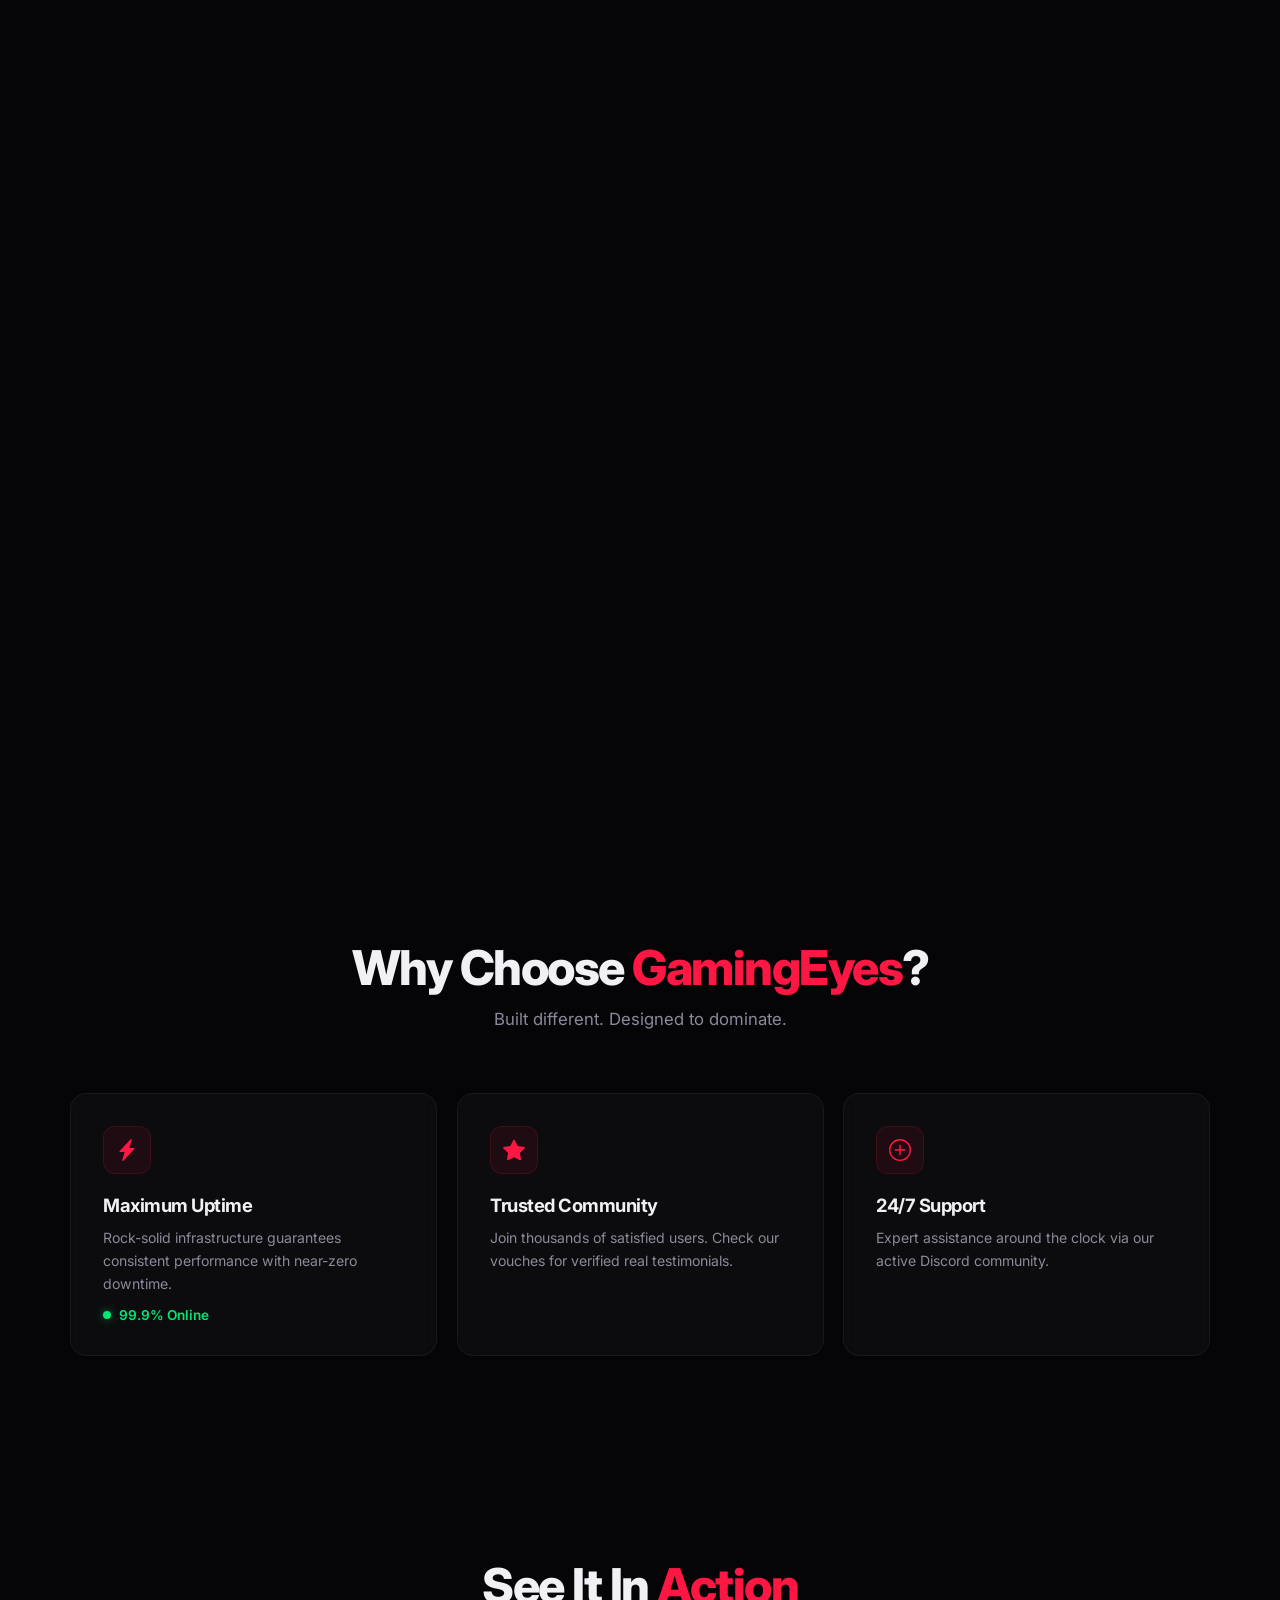
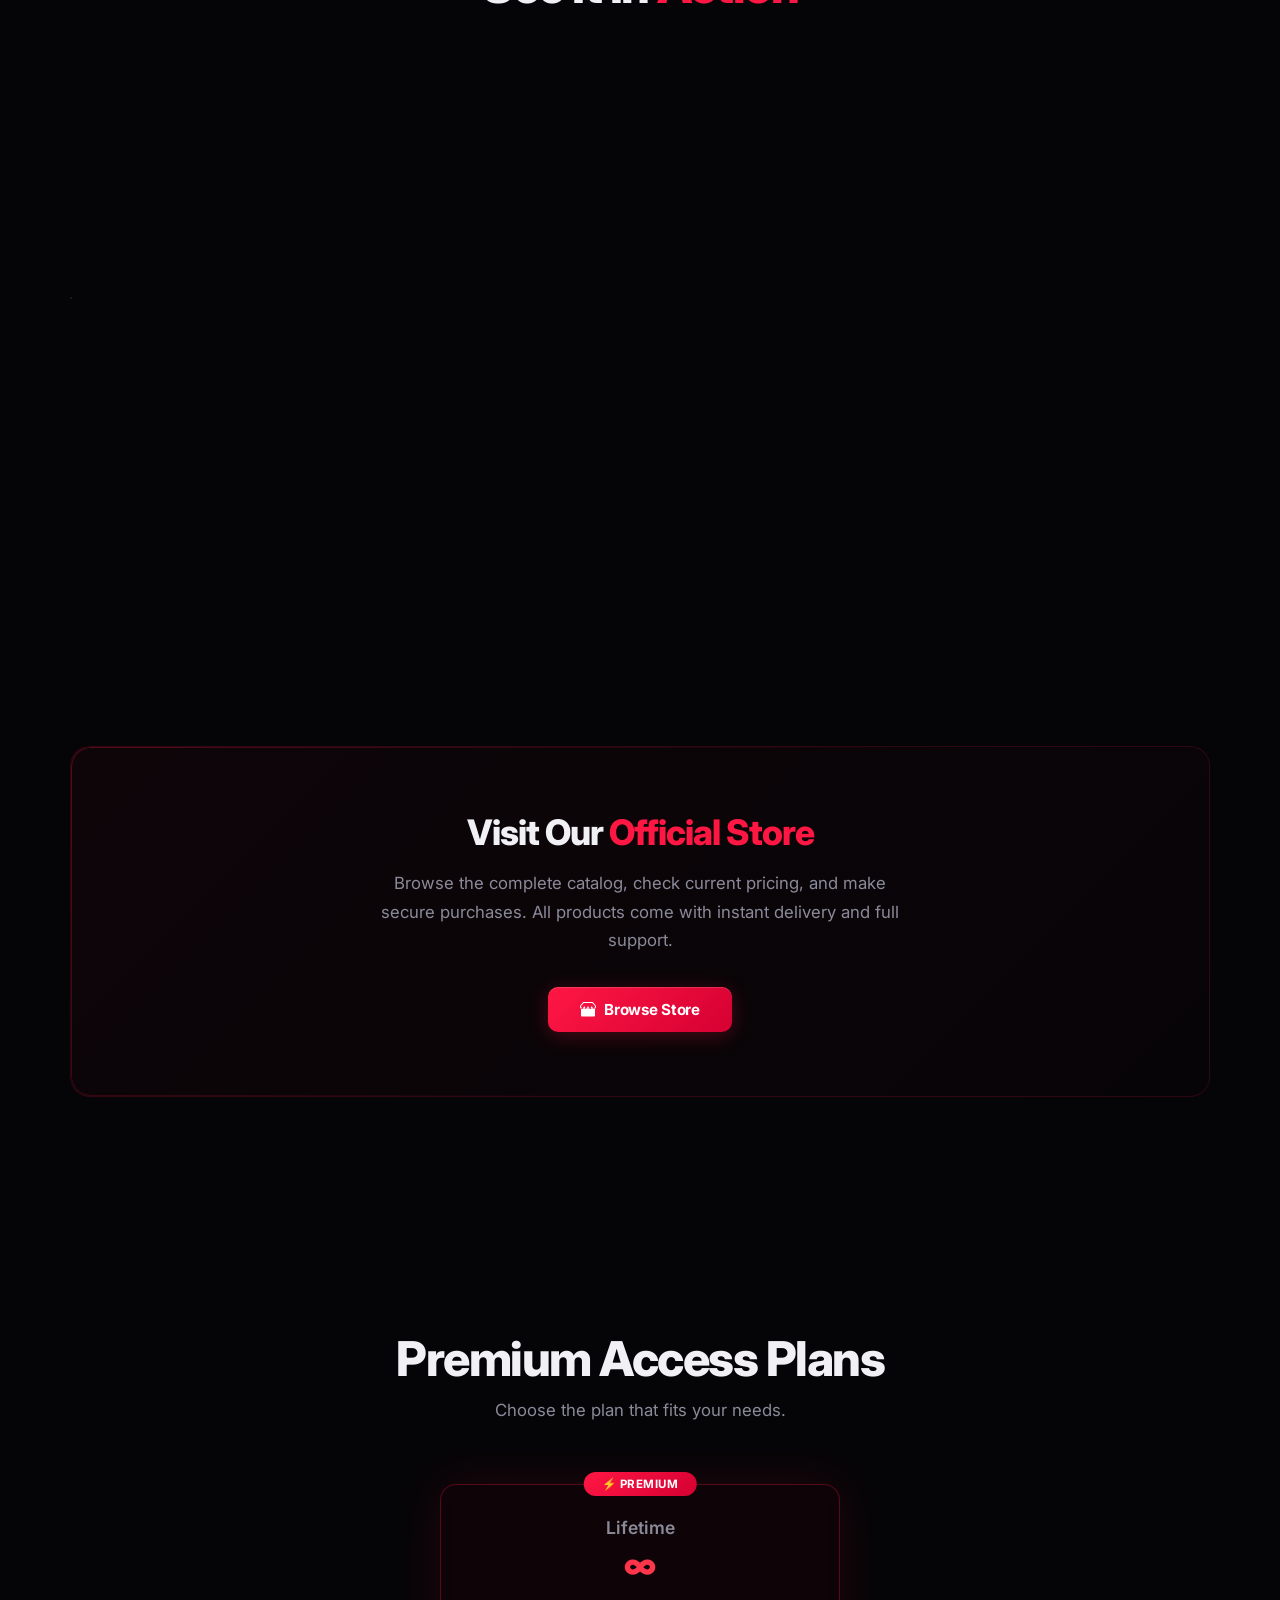
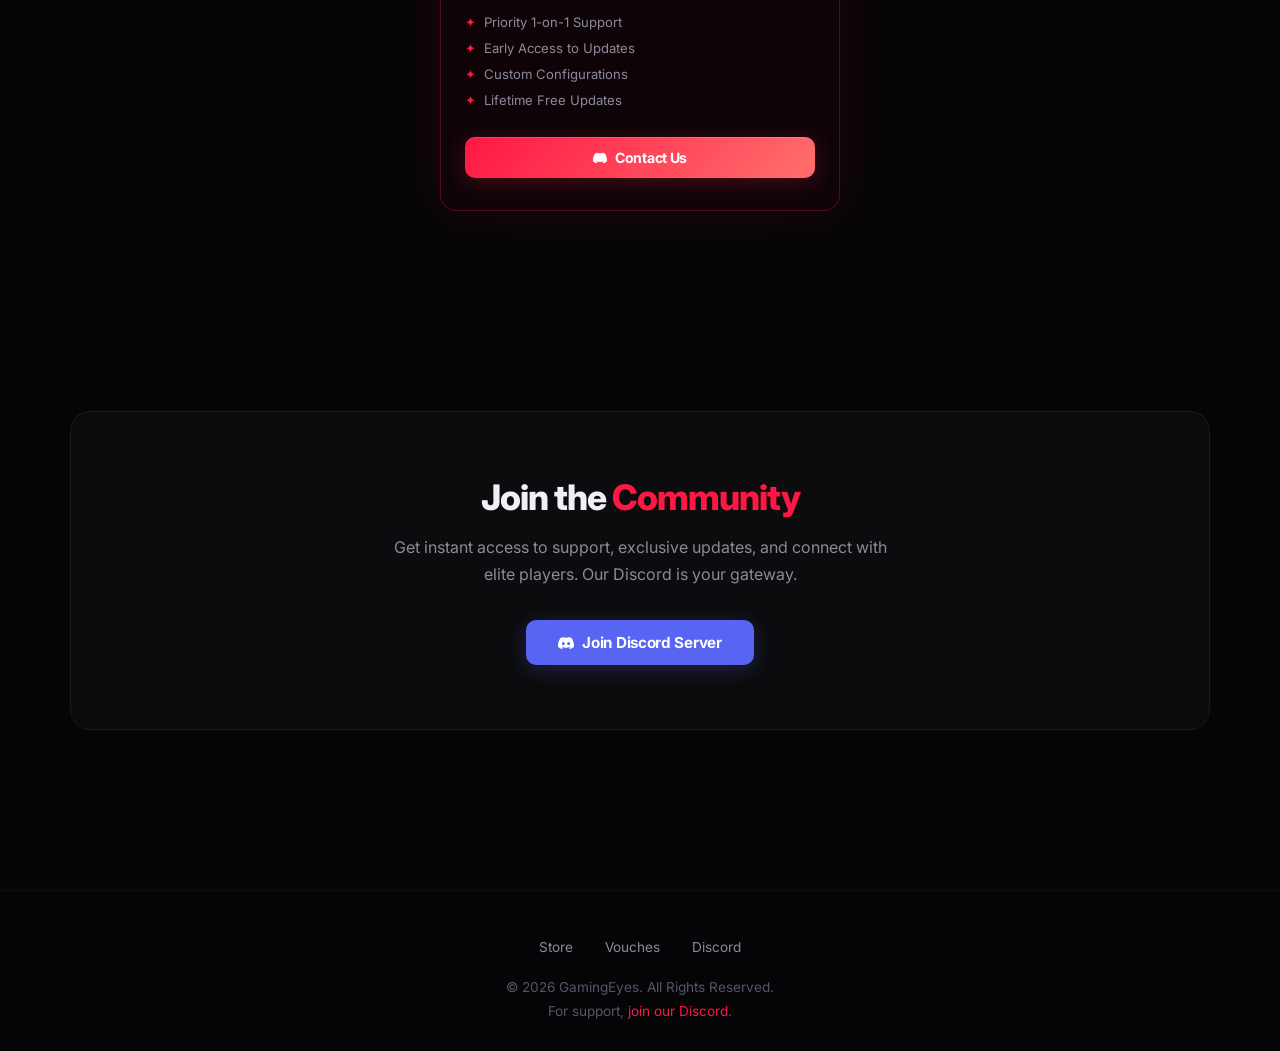
==== commit 859ffa04: "a" ====
--- a/index.html
+++ b/index.html
@@ -16,12 +16,11 @@
     <script src="https://cdn.jsdelivr.net/npm/split-type@0.3.4/umd/index.min.js"></script>
 
     <style>
-        body { background: #050507; color: #F0F0F5; overflow-x: hidden; margin: 0; }
+        * { margin: 0; padding: 0; box-sizing: border-box; }
+        body { background: #050507; color: #F0F0F5; overflow-x: hidden; font-family: 'Inter', sans-serif; }
         .entrance-overlay { position: fixed; inset: 0; background: #050507; z-index: 99999; display: flex; align-items: center; justify-content: center; flex-direction: column; }
-        .entrance-logo { font-size: clamp(2.2rem, 5vw, 3.5rem); font-weight: 900; opacity: 0; }
-        .main-header, .hero-badge, .hero h1, .hero p, .hero-actions .btn,
-        .feature-card, .showcase-slide, .store-cta, .price-card,
-        .community-cta, .main-footer { opacity: 0; }
+        .entrance-logo { font-size: clamp(2.2rem, 5vw, 3.5rem); font-weight: 900; opacity: 0; color: #F0F0F5; letter-spacing: -2px; }
+        .entrance-logo .accent { color: #FF1744; }
     </style>
     <link rel="stylesheet" href="/css/main.css">
 </head>
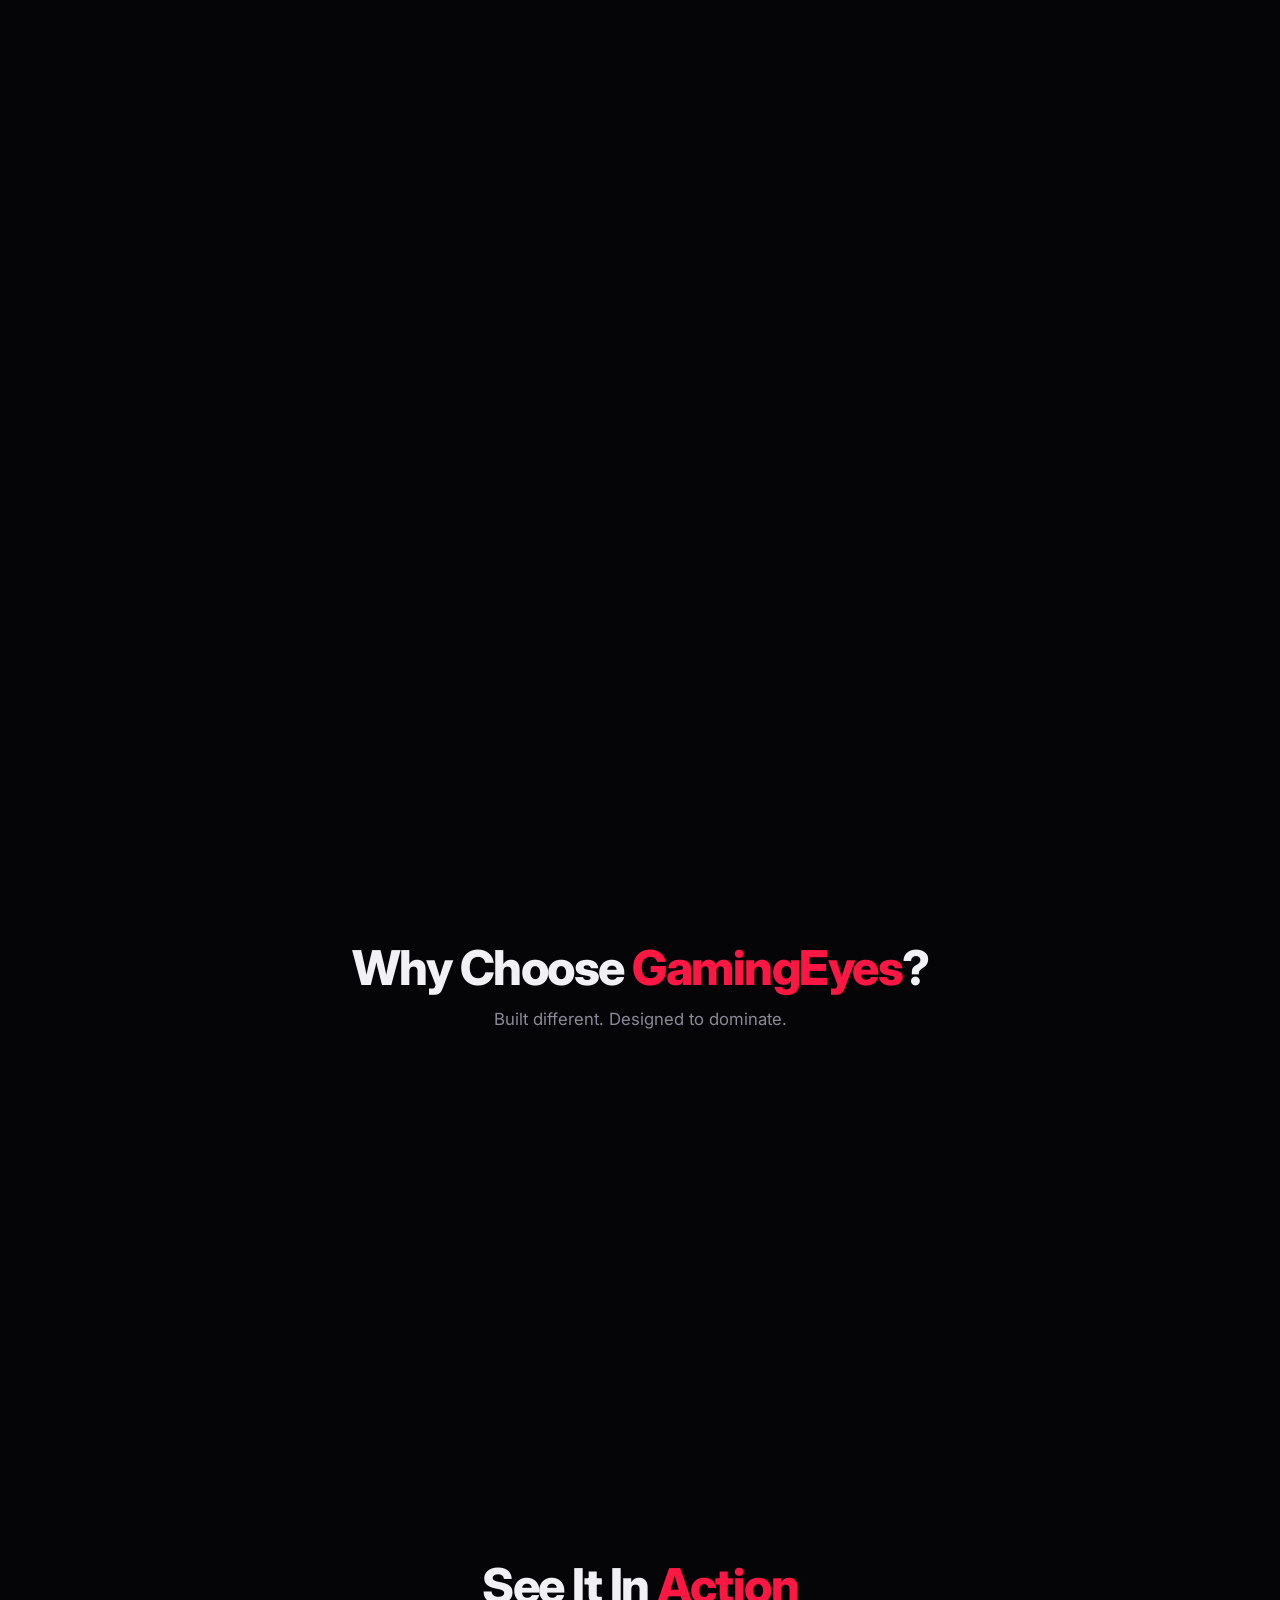
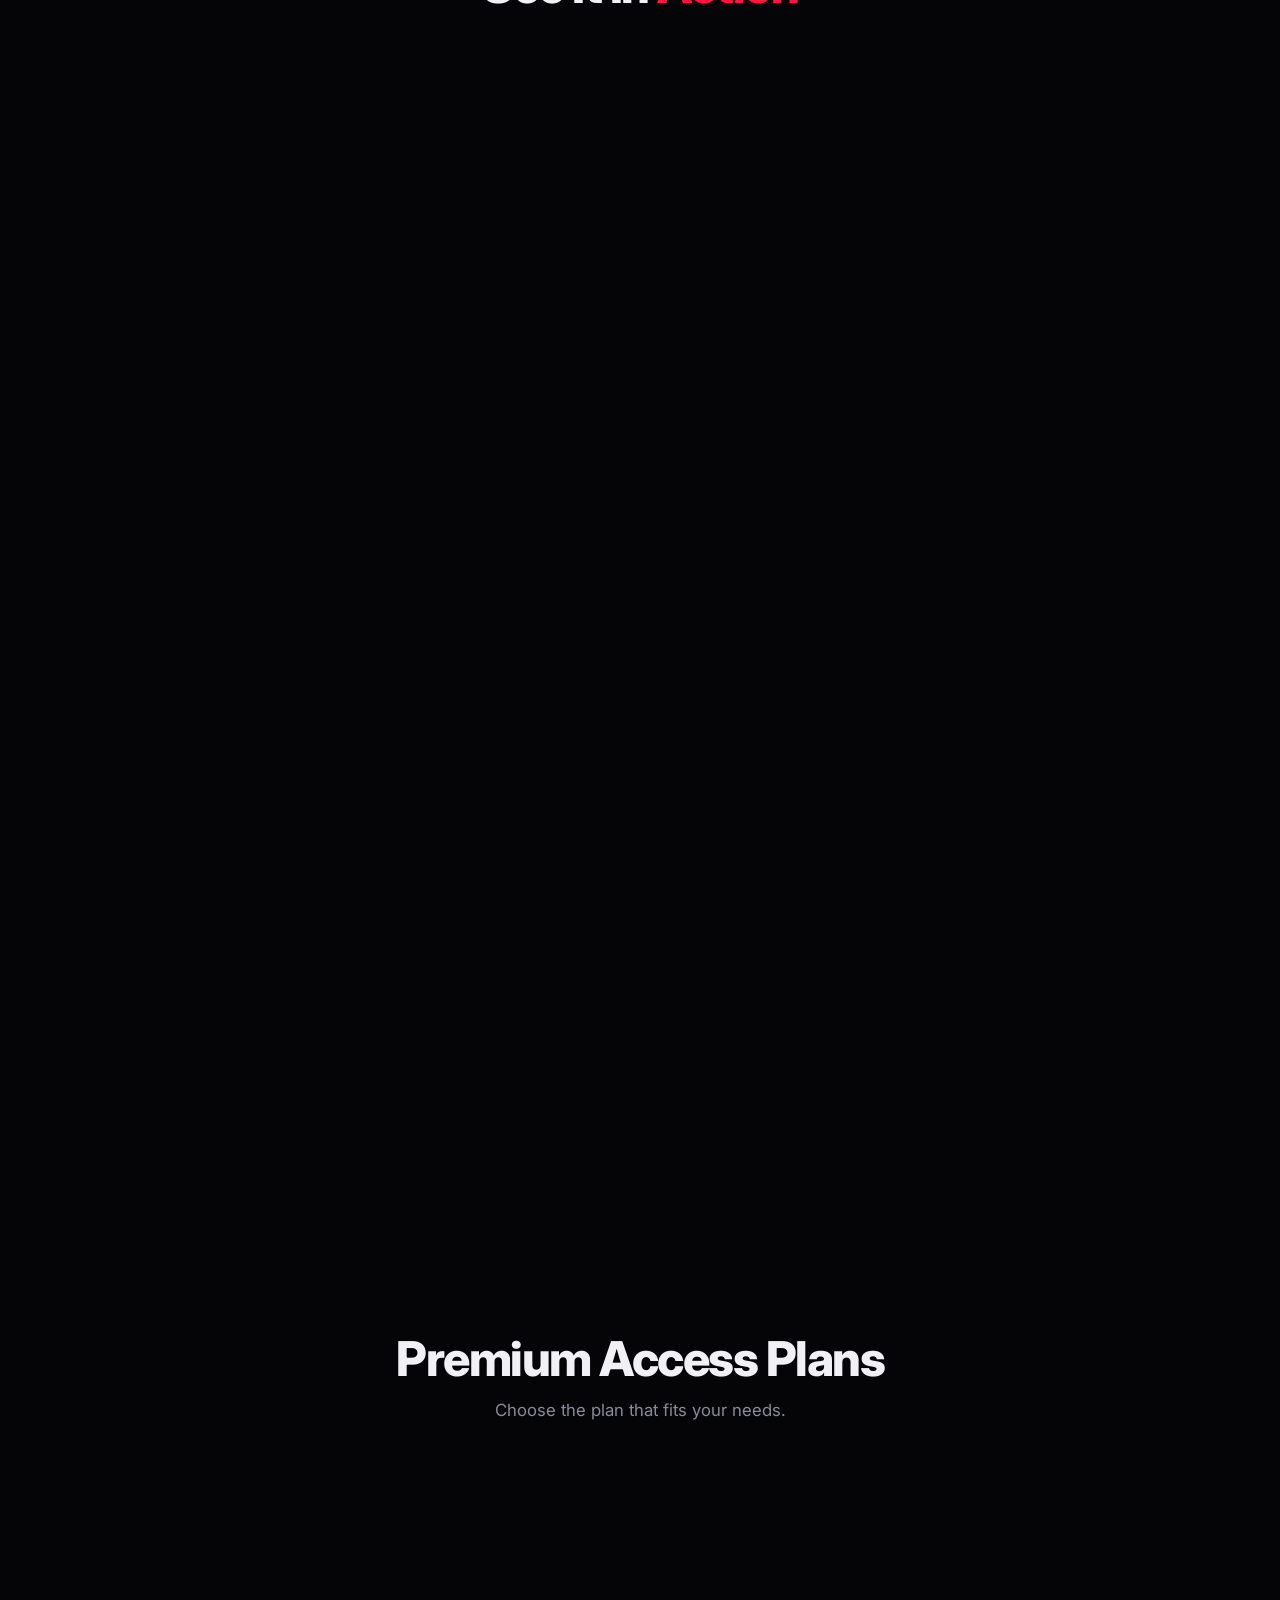
==== commit 6cf6dcc6: "Update index.html" ====
--- a/index.html
+++ b/index.html
@@ -73,7 +73,7 @@
                 <a href="#showcase">Showcase</a>
                 <a href="#store">Store</a>
                 <a href="/vouches">Vouches</a>
-                <a href="https://discord.gg/kQhQfGWGsM" target="_blank" class="btn btn-primary">
+                <a href="https://discord.gg/cq44qfErk" target="_blank" class="btn btn-primary">
                     <svg xmlns="http://www.w3.org/2000/svg" width="16" height="16" fill="currentColor" viewBox="0 0 16 16"><path d="M13.545 2.907a13.2 13.2 0 0 0-3.257-1.011.05.05 0 0 0-.052.025c-.141.25-.297.577-.406.833a12.2 12.2 0 0 0-3.658 0 8 8 0 0 0-.412-.833.05.05 0 0 0-.052-.025c-1.125.194-2.22.534-3.257 1.011a.04.04 0 0 0-.021.018C.356 6.024-.213 9.047.066 12.032q.003.022.021.037a13.3 13.3 0 0 0 3.995 2.02.05.05 0 0 0 .056-.019q.463-.63.818-1.329a.05.05 0 0 0-.01-.059.05.05 0 0 0-.018-.011 8.8 8.8 0 0 1-1.248-.595.05.05 0 0 1-.02-.066.05.05 0 0 1 .015-.019c.084-.063.168-.129.248-.195a.05.05 0 0 1 .051-.007c2.619 1.196 5.454 1.196 8.041 0a.05.05 0 0 1 .053.007c.08.066.164.132.248.195a.05.05 0 0 1-.004.085 8.3 8.3 0 0 1-1.249.594.05.05 0 0 0-.03.03.05.05 0 0 0 .003.041c.24.465.515.909.817 1.329a.05.05 0 0 0 .056.019 13.2 13.2 0 0 0 4.001-2.02.05.05 0 0 0 .021-.037c.334-3.451-.559-6.449-2.366-9.106a.03.03 0 0 0-.02-.019m-8.198 7.307c-.789 0-1.438-.724-1.438-1.612s.637-1.613 1.438-1.613c.807 0 1.45.73 1.438 1.613 0 .888-.637 1.612-1.438 1.612m5.316 0c-.788 0-1.438-.724-1.438-1.612s.637-1.613 1.438-1.613c.807 0 1.451.73 1.438 1.613 0 .888-.631 1.612-1.438 1.612"/></svg>
                     Join Discord
                 </a>
@@ -93,7 +93,7 @@
                             <svg xmlns="http://www.w3.org/2000/svg" width="16" height="16" fill="currentColor" viewBox="0 0 16 16"><path d="M0 1.5A.5.5 0 0 1 .5 1H2a.5.5 0 0 1 .485.379L2.89 3H14.5a.5.5 0 0 1 .491.592l-1.5 8A.5.5 0 0 1 13 12H4a.5.5 0 0 1-.491-.408L2.01 3.607 1.61 2H.5a.5.5 0 0 1-.5-.5M3.102 4l1.313 7h8.17l1.313-7zM5 12a2 2 0 1 0 0 4 2 2 0 0 0 0-4m7 0a2 2 0 1 0 0 4 2 2 0 0 0 0-4m-7 1a1 1 0 1 1 0 2 1 1 0 0 1 0-2m7 0a1 1 0 1 1 0 2 1 1 0 0 1 0-2"/></svg>
                             Get Access Now
                         </a>
-                        <a href="https://discord.gg/kQhQfGWGsM" target="_blank" class="btn btn-outline">
+                        <a href="https://discord.gg/cq44qfErk" target="_blank" class="btn btn-outline">
                             Learn More
                         </a>
                     </div>
@@ -201,7 +201,7 @@
                                 <span style="color: var(--primary-red);">✦</span> Lifetime Free Updates
                             </li>
                         </ul>
-                        <a href="https://discord.gg/kQhQfGWGsM" target="_blank" class="btn btn-primary" style="background: linear-gradient(135deg, #FF1744 0%, #FF6B6B 50%, #FF1744 100%); background-size: 200% auto; animation: gradient-shift 3s ease infinite;">
+                        <a href="https://discord.gg/cq44qfErk" target="_blank" class="btn btn-primary" style="background: linear-gradient(135deg, #FF1744 0%, #FF6B6B 50%, #FF1744 100%); background-size: 200% auto; animation: gradient-shift 3s ease infinite;">
                             <svg xmlns="http://www.w3.org/2000/svg" width="14" height="14" fill="currentColor" viewBox="0 0 16 16"><path d="M13.545 2.907a13.2 13.2 0 0 0-3.257-1.011.05.05 0 0 0-.052.025c-.141.25-.297.577-.406.833a12.2 12.2 0 0 0-3.658 0 8 8 0 0 0-.412-.833.05.05 0 0 0-.052-.025c-1.125.194-2.22.534-3.257 1.011a.04.04 0 0 0-.021.018C.356 6.024-.213 9.047.066 12.032q.003.022.021.037a13.3 13.3 0 0 0 3.995 2.02.05.05 0 0 0 .056-.019q.463-.63.818-1.329a.05.05 0 0 0-.01-.059.05.05 0 0 0-.018-.011 8.8 8.8 0 0 1-1.248-.595.05.05 0 0 1-.02-.066.05.05 0 0 1 .015-.019c.084-.063.168-.129.248-.195a.05.05 0 0 1 .051-.007c2.619 1.196 5.454 1.196 8.041 0a.05.05 0 0 1 .053.007c.08.066.164.132.248.195a.05.05 0 0 1-.004.085 8.3 8.3 0 0 1-1.249.594.05.05 0 0 0-.03.03.05.05 0 0 0 .003.041c.24.465.515.909.817 1.329a.05.05 0 0 0 .056.019 13.2 13.2 0 0 0 4.001-2.02.05.05 0 0 0 .021-.037c.334-3.451-.559-6.449-2.366-9.106a.03.03 0 0 0-.02-.019"/></svg>
                             Contact Us
                         </a>
@@ -213,7 +213,7 @@
                 <div class="community-cta animate-on-scroll">
                     <h2>Join the <span style="color: var(--primary-red)">Community</span></h2>
                     <p>Get instant access to support, exclusive updates, and connect with elite players. Our Discord is your gateway.</p>
-                    <a href="https://discord.gg/kQhQfGWGsM" target="_blank" class="btn discord-btn">
+                    <a href="https://discord.gg/cq44qfErk" target="_blank" class="btn discord-btn">
                         <svg xmlns="http://www.w3.org/2000/svg" width="16" height="16" fill="currentColor" viewBox="0 0 16 16"><path d="M13.545 2.907a13.2 13.2 0 0 0-3.257-1.011.05.05 0 0 0-.052.025c-.141.25-.297.577-.406.833a12.2 12.2 0 0 0-3.658 0 8 8 0 0 0-.412-.833.05.05 0 0 0-.052-.025c-1.125.194-2.22.534-3.257 1.011a.04.04 0 0 0-.021.018C.356 6.024-.213 9.047.066 12.032q.003.022.021.037a13.3 13.3 0 0 0 3.995 2.02.05.05 0 0 0 .056-.019q.463-.63.818-1.329a.05.05 0 0 0-.01-.059.05.05 0 0 0-.018-.011 8.8 8.8 0 0 1-1.248-.595.05.05 0 0 1-.02-.066.05.05 0 0 1 .015-.019c.084-.063.168-.129.248-.195a.05.05 0 0 1 .051-.007c2.619 1.196 5.454 1.196 8.041 0a.05.05 0 0 1 .053.007c.08.066.164.132.248.195a.05.05 0 0 1-.004.085 8.3 8.3 0 0 1-1.249.594.05.05 0 0 0-.03.03.05.05 0 0 0 .003.041c.24.465.515.909.817 1.329a.05.05 0 0 0 .056.019 13.2 13.2 0 0 0 4.001-2.02.05.05 0 0 0 .021-.037c.334-3.451-.559-6.449-2.366-9.106a.03.03 0 0 0-.02-.019m-8.198 7.307c-.789 0-1.438-.724-1.438-1.612s.637-1.613 1.438-1.613c.807 0 1.45.73 1.438 1.613 0 .888-.637 1.612-1.438 1.612m5.316 0c-.788 0-1.438-.724-1.438-1.612s.637-1.613 1.438-1.613c.807 0 1.451.73 1.438 1.613 0 .888-.631 1.612-1.438 1.612"/></svg>
                         Join Discord Server
                     </a>
@@ -227,10 +227,10 @@
             <div class="footer-links">
                 <a href="https://store.gamingeyes.cc" target="_blank">Store</a>
                 <a href="/vouches">Vouches</a>
-                <a href="https://discord.gg/kQhQfGWGsM" target="_blank">Discord</a>
+                <a href="https://discord.gg/cq44qfErk" target="_blank">Discord</a>
             </div>
             <p>&copy; 2026 GamingEyes. All Rights Reserved.</p>
-            <p style="margin-top: 0.5rem;">For support, <a href="https://discord.gg/kQhQfGWGsM" target="_blank">join our Discord</a>.</p>
+            <p style="margin-top: 0.5rem;">For support, <a href="https://discord.gg/cq44qfErk" target="_blank">join our Discord</a>.</p>
         </div>
     </footer>
 
--- a/css/main.css
+++ b/css/main.css
@@ -511,3 +511,25 @@
             .entrance-overlay { display: none !important; }
             .scroll-progress { display: none !important; }
         }
+        .main-header,
+        .hero-badge,
+        .hero h1,
+        .hero p,
+        .hero-actions .btn,
+        .feature-card,
+        .showcase-slide,
+        .store-cta,
+        .price-card,
+        .community-cta,
+        .main-footer { opacity: 0; will-change: transform, opacity; }
+        body.js-revealed .main-header,
+        body.js-revealed .hero-badge,
+        body.js-revealed .hero h1,
+        body.js-revealed .hero p,
+        body.js-revealed .hero-actions .btn,
+        body.js-revealed .feature-card,
+        body.js-revealed .showcase-slide,
+        body.js-revealed .store-cta,
+        body.js-revealed .price-card,
+        body.js-revealed .community-cta,
+        body.js-revealed .main-footer { opacity: 1; transform: none; }
